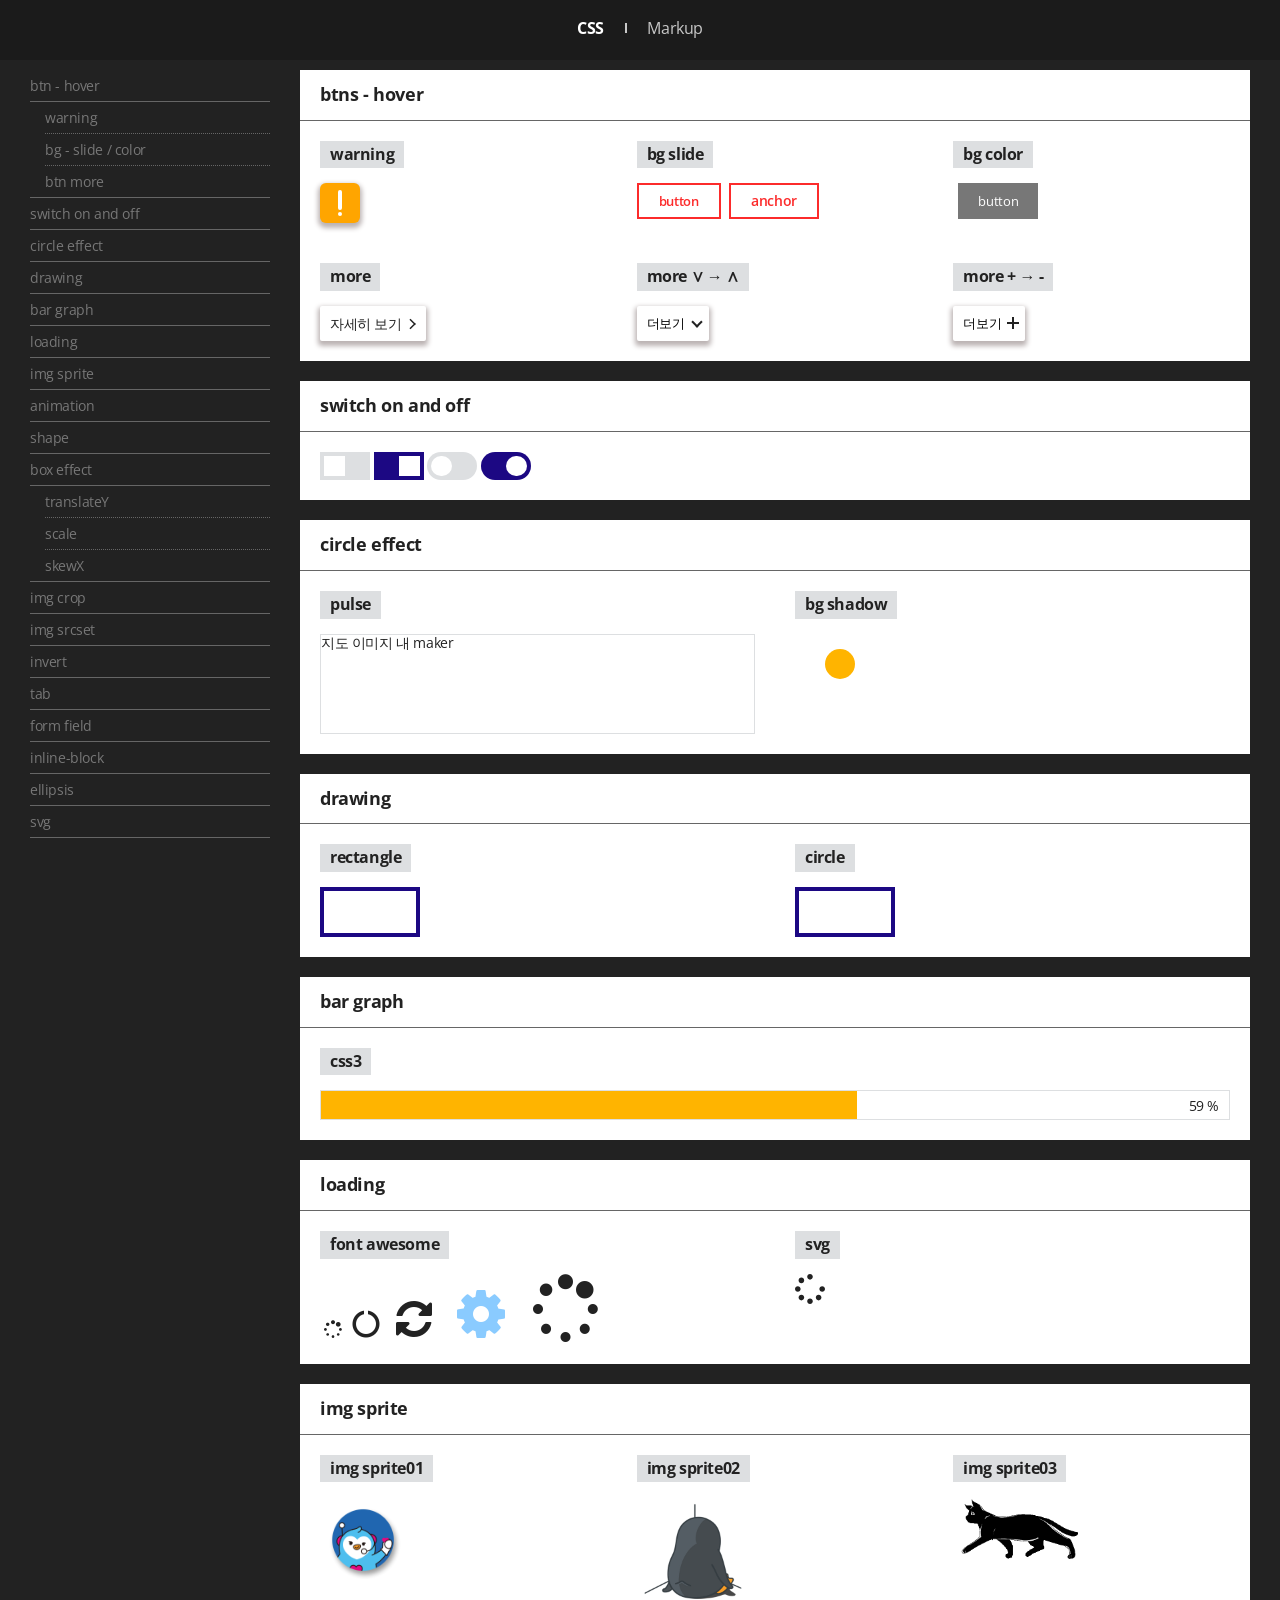
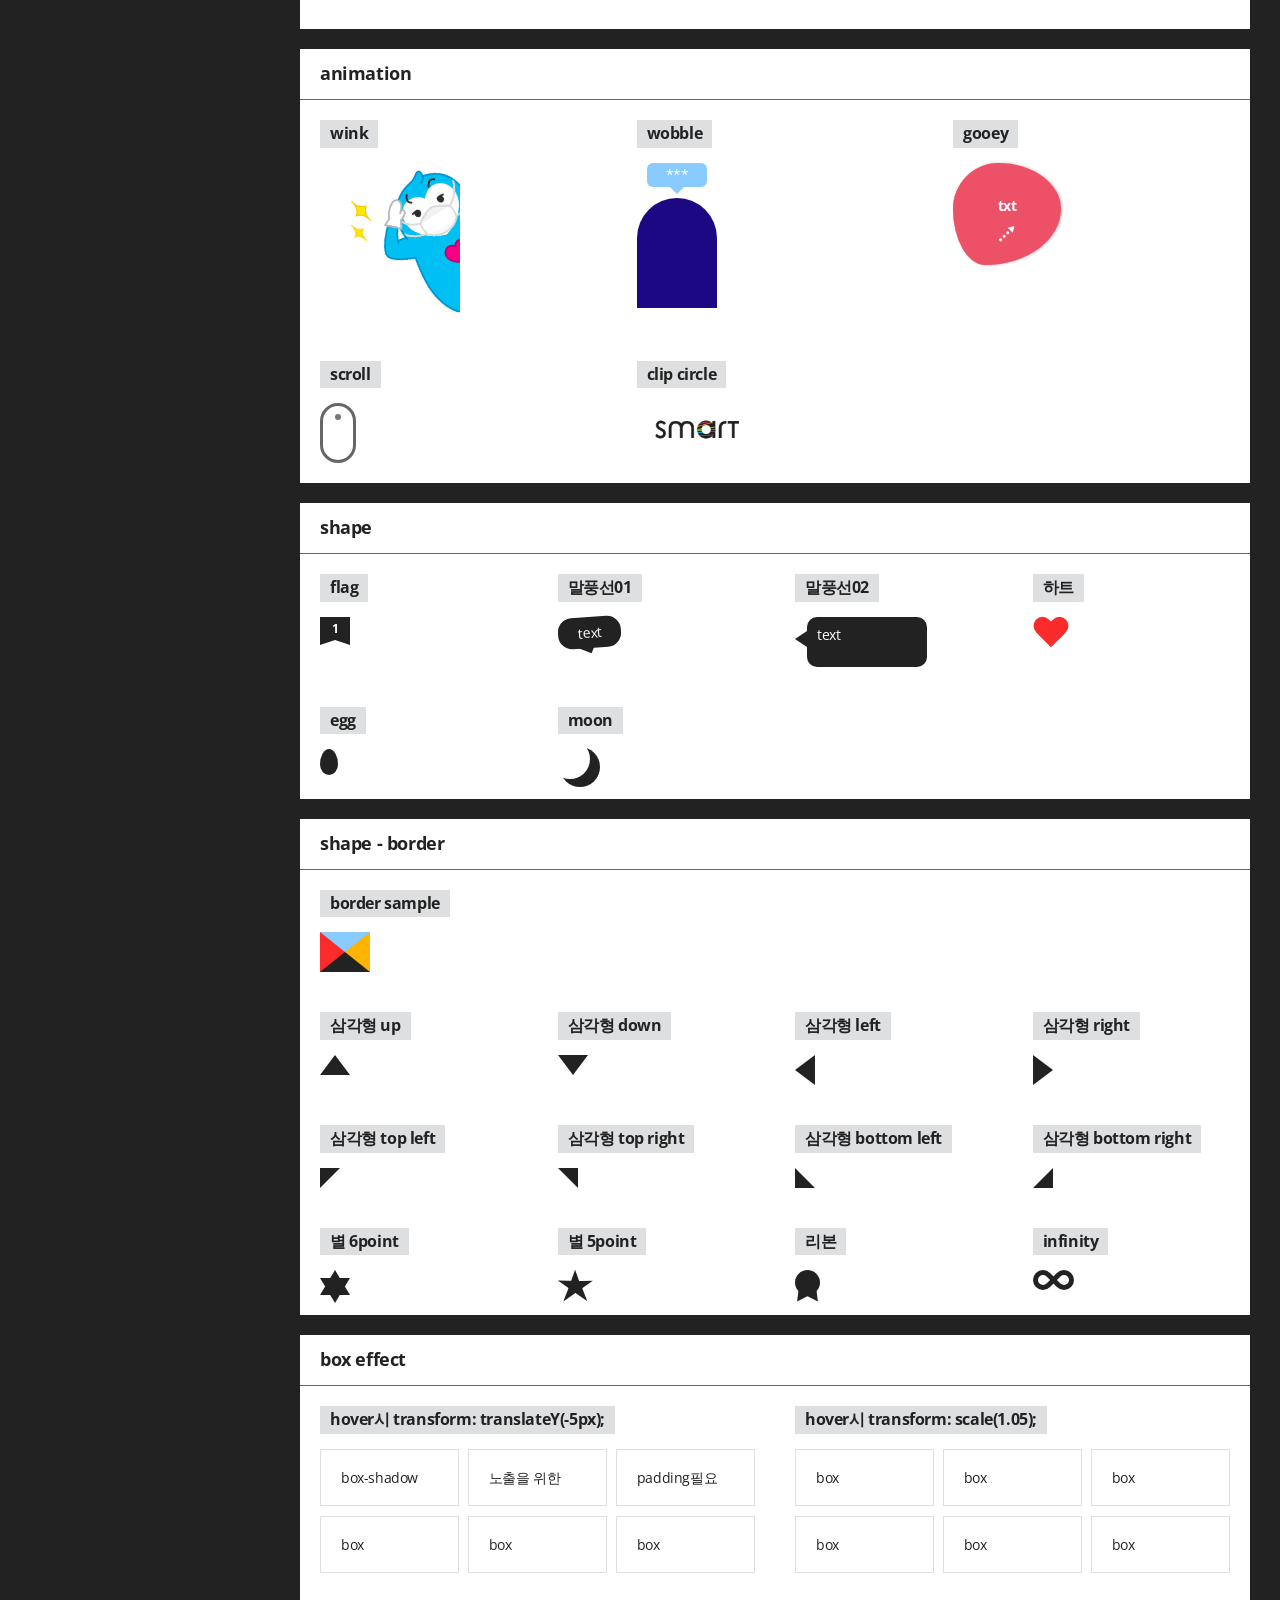
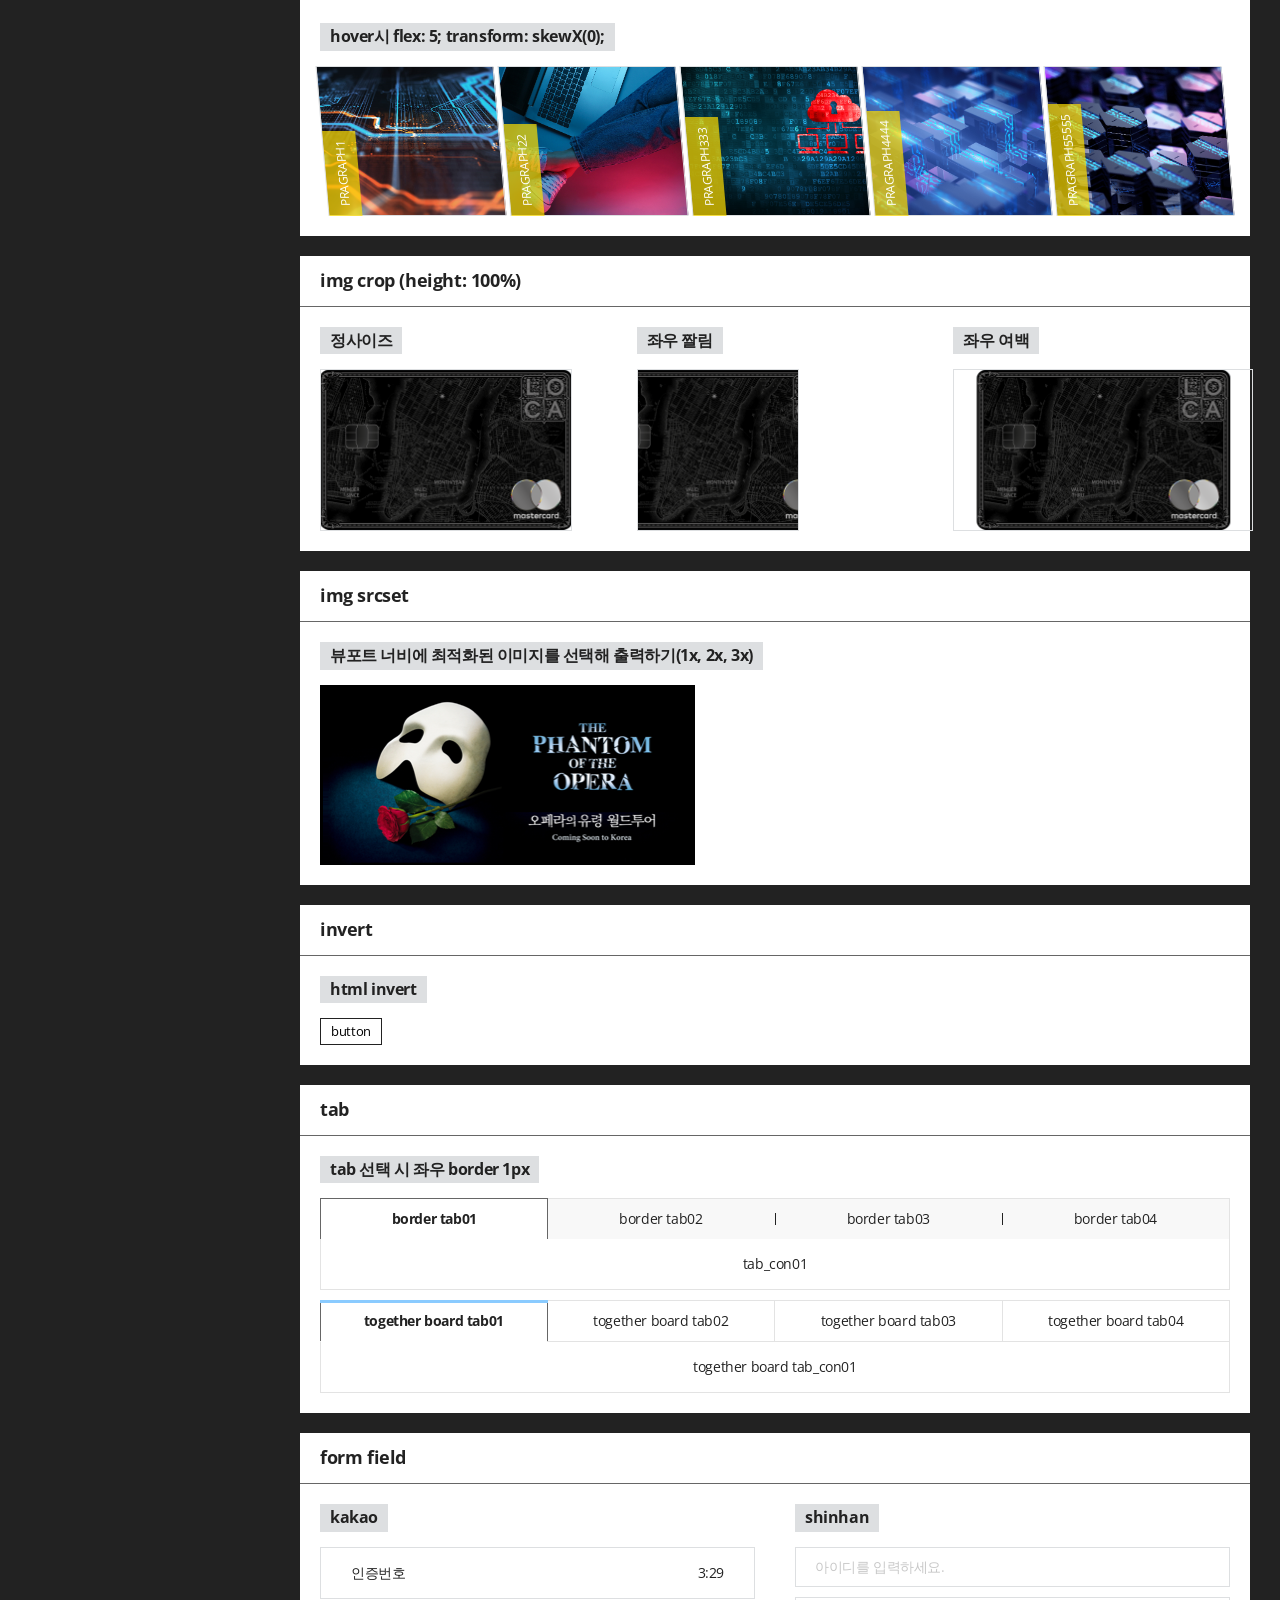
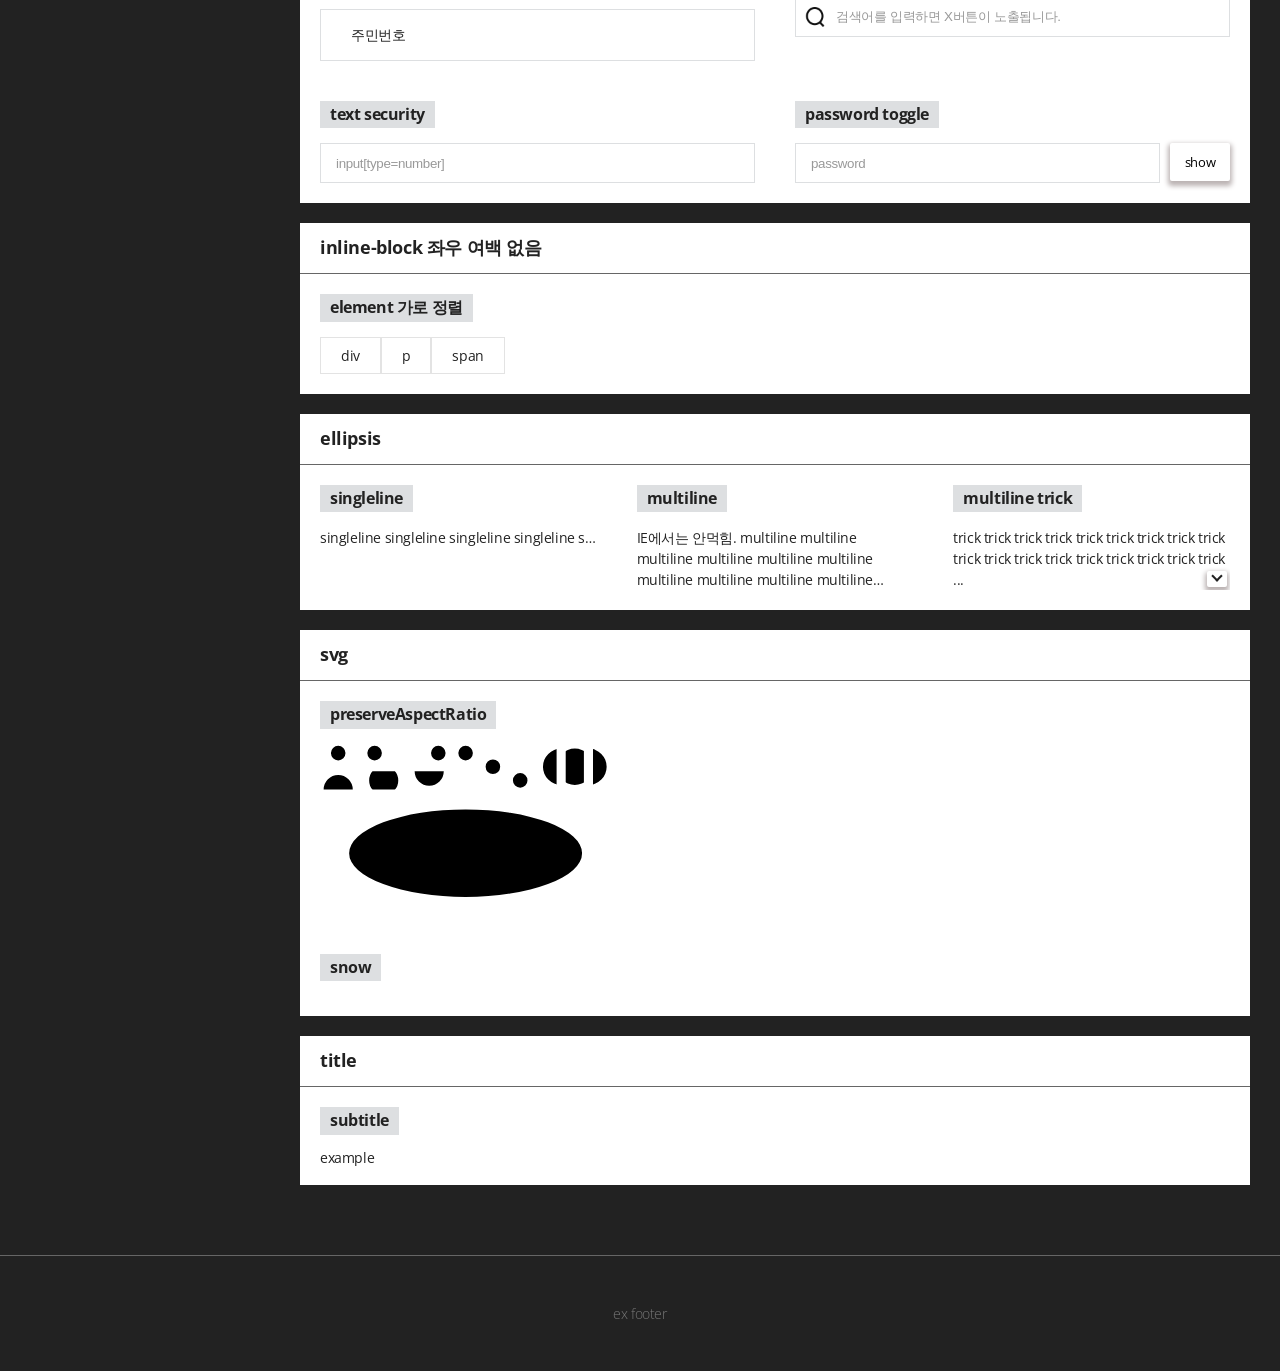
==== html/css.html @ 1d4da862 "Update css.html" ====
<!DOCTYPE html>
<html lang="ko">
<head>
	<meta charset="utf-8">
	<meta http-equiv="X-UA-Compatible" content="IE=edge,chrome=1">
	<meta name="viewport" content="width=device-width,initial-scale=1.0,minimum-scale=1.0,maximum-scale=1.0">
	<title>CSS</title>
	<link rel="stylesheet" href="../scss/style.css" type="text/css">
    <link rel="stylesheet" href="//maxcdn.bootstrapcdn.com/font-awesome/4.7.0/css/font-awesome.min.css">
    <link rel="icon" type="image/png" sizes="16x16" href="../img/favicon.png">
    <script src="//code.jquery.com/jquery-1.11.1.min.js"></script>
    <script src="../js/ui.js"></script>
    <script src="../js/slick.min.js"></script>
</head>
	
<body>
<div class="ex_wrap">
    <header class="ex_header">
        <h1>
            <a href="css.html" class="atv" target="_blank">CSS</a>
            <a href="markup.html">Markup</a>
        </h1>
    </header>

    <div class="ex_container">
        <nav class="ex_nav">
            <h2 class="blind">css3 예제 list</h2>
            <ul class="ex_menu">
                <li><a href="#btn_hover">btn - hover</a>
                    <ul>
                        <li>warning</li>
                        <li>bg - slide / color</li>
                        <li>btn more</li>
                    </ul>
                </li>
                <li><a href="#switch_onoff">switch on and off</a></li>
                <li><a href="#circle_box">circle effect</a></li>
                <li><a href="#drawing">drawing</a></li>
                <li><a href="#bar_graph">bar graph</a></li>
                <li><a href="#loading">loading</a></li>
                <li><a href="#sprite">img sprite</a></li>
                <li><a href="#animation">animation</a></li>
                <li><a href="#shape">shape</a></li>
                <li><a href="#boxes">box effect</a>
                    <ul>
                        <li>translateY</li>
                        <li>scale</li>
                        <li>skewX</li>
                    </ul>
                </li>
                <li><a href="#img_crop">img crop</a></li>
                <li><a href="#img_srcset">img srcset</a></li>
                <li><a href="#invert">invert</a></li>
                <li><a href="#tab">tab</a></li>
                <li><a href="#form_field">form field</a></li>
                <li><a href="#inline_margin0">inline-block</a></li>
                <li><a href="#ellipsis">ellipsis</a></li>
                <li><a href="#svg">svg</a></li>
                <!--<li><a href="#"></a></li>-->
            </ul> 
        </nav>

        <div class="ex_contents">
            <section id="btn_hover">
                <h3>btns - hover</h3>
                <div class="ex_inner floating3">
                    <h4><span>warning</span></h4>
                    <button class="btn_warning">
                        <span></span>
                        <span></span>
                    </button>
                </div>

                <div class="ex_inner floating3">
                    <h4><span>bg slide</span></h4>
                    <div class="btn_box bg_slide">
                        <button type="button" class="btn"><span>button</span></button>
                        <a href="#" class="btn"><span>anchor</span></a>
                    </div>
                </div>
                
                <div class="ex_inner floating3">
                    <h4><span>bg color</span></h4>
                    <div class="btn_box bg_color">
                        <button type="button" class="btn">button</button>
                    </div>
                </div>

                <div class="ex_inner floating3 clear">
                    <h4><span>more</span></h4>
                    <div class="btn_more btn_more01">
                        <a href="#" class="btn">자세히 보기</a>
                    </div>
                </div>
                
                <div class="ex_inner floating3">
                    <h4><span>more ∨ → ∧</span></h4>
                    <div class="btn_more btn_more02">
                        <button type="button" class="btn">더보기</button>
                    </div>
                </div>
                
                <div class="ex_inner floating3">
                    <h4><span>more + → -</span></h4>
                    <div class="btn_more btn_more03">
                        <button type="button" class="btn">더보기</button>
                    </div>
                </div>
            </section>

            <section id="switch_onoff">
                <h3>switch on and off</h3>
                <div class="ex_inner">
                    <div class="switch_box">
                        <span class="item">
                            <input type="checkbox" id="slider01">
                            <label for="slider01" class="slider"></label>
                        </span>
                        <span class="item">
                            <input type="checkbox" id="slider02" checked="checked">
                            <label for="slider02" class="slider"></label>
                        </span>
                        <span class="item">
                            <input type="checkbox" id="slider03">
                            <label for="slider03" class="slider round"></label>
                        </span>
                        <span class="item">
                            <input type="checkbox" id="slider04" checked="checked">
                            <label for="slider04" class="slider round"></label>
                        </span>
                    </div>
                </div>
            </section>

            <section id="circle_box">
                <h3>circle effect</h3>
                <div class="ex_inner floating2">
                    <h4><span>pulse</span></h4>
                    <div class="map_box">
                        <div class="map">지도 이미지 내 maker</div>
                        <div class="marker_box">
                            <span class="circle circle01"></span>
                            <span class="circle circle02"></span>
                        </div>
                    </div>
                </div>

                <div class="ex_inner floating2">
                    <h4><span>bg shadow</span></h4>
                    <div class="bg_shadow"></div>
                </div>
            </section>
            
            <section id="drawing">
                <h3>drawing</h3>
                <div class="ex_inner floating2">
                    <h4><span>rectangle</span></h4>
                    <div class="draw_box">
                        <span></span>
                        <em>얍!</em>
                    </div>
                </div>
                <div class="ex_inner floating2">
                    <h4><span>circle</span></h4>
                    <div class="draw_box">
                        <span></span>
                        <em>얍!</em>
                    </div>
                </div>
            </section>
            
            <section id="bar_graph">
                <h3>bar graph</h3>
                <div class="ex_inner">
                    <h4><span>css3</span></h4>
                    <div class="bar_graph" range="59">
                        <div class="fill"></div>
                        <span class="txt"><em></em> %</span>
                    </div>
                    <script>
                    $(function(){
                        var $bar_range = $(".bar_graph").attr("range"),
                            $bar_fill = $(".bar_graph > .fill"),
                            $bar_txt = $(".bar_graph > .txt > em");
                        
                        $bar_fill.stop().animate({width: $bar_range + "%"}, 500);
                        $bar_txt.text($bar_range);
                    });
                    </script>
                </div>
            </section>
            
            <section id="loading">
                <h3>loading</h3>
                <div class="ex_inner floating2">
                    <h4><span>font awesome</span></h4>
                    <div class="awesome">
                        <i class="fa fa-spinner fa-spin fa-fw fa-lg"></i> 
                        <i class="fa fa-circle-o-notch fa-spin fa-fw fa-2x"></i>
                        <i class="fa fa-refresh fa-spin fa-fw fa-3x"></i>  
                        <i class="fa fa-cog fa-spin fa-fw fa-4x"></i> 
                        <i class="fa fa-spinner fa-pulse fa-fw fa-5x"></i> 
                    </div>
                </div>
                
                <div class="ex_inner floating2">
                    <h4><span>svg</span></h4>
                    <div class="loading">
                        <svg class="spinner" aria-hidden="true" focusable="false" data-prefix="fa" data-icon="spinner" role="img" xmlns="http://www.w3.org/2000/svg" viewBox="0 0 512 512">
                            <path fill="currentColor" d="M304 48c0 26.51-21.49 48-48 48s-48-21.49-48-48 21.49-48 48-48 48 21.49 48 48zm-48 368c-26.51 0-48 21.49-48 48s21.49 48 48 48 48-21.49 48-48-21.49-48-48-48zm208-208c-26.51 0-48 21.49-48 48s21.49 48 48 48 48-21.49 48-48-21.49-48-48-48zM96 256c0-26.51-21.49-48-48-48S0 229.49 0 256s21.49 48 48 48 48-21.49 48-48zm12.922 99.078c-26.51 0-48 21.49-48 48s21.49 48 48 48 48-21.49 48-48c0-26.509-21.491-48-48-48zm294.156 0c-26.51 0-48 21.49-48 48s21.49 48 48 48 48-21.49 48-48c0-26.509-21.49-48-48-48zM108.922 60.922c-26.51 0-48 21.49-48 48s21.49 48 48 48 48-21.49 48-48-21.491-48-48-48z"></path>
                        </svg>
                    </div>
                </div>
            </section>
            
            <section id="sprite">
                <h3>img sprite</h3>
                <div class="ex_inner floating3">
                    <h4><span>img sprite01</span></h4>
                    <div class="sprite sprite01">
                        <div class="character"></div>
                    </div>
                </div>
                
                <div class="ex_inner floating3">
                    <h4><span>img sprite02</span></h4>
                    <div class="sprite sprite02">
                        <div class="character"></div>
                    </div>
                </div>
                
                <div class="ex_inner floating3">
                    <h4><span>img sprite03</span></h4>
                    <div class="sprite sprite03">
                        <div class="character"></div>
                    </div>
                </div>
            </section>
            
            <section id="animation">
                <h3>animation</h3>
                <div class="ex_inner floating3">
                    <h4><span>wink</span></h4>
                    <div class="wink">
                        <div class="character"></div>
                        <div class="star01"></div>
                        <div class="star02"></div>
                    </div>
                </div>
                
                <div class="ex_inner floating3">
                    <h4><span>wobble</span></h4>
                    <div class="wobble_box">
                        <div class="obj"></div>
                        <div class="wobble">***</div>
                    </div>
                </div>
                
                <div class="ex_inner floating3">
                    <h4><span>gooey</span></h4>
                    <div class="gooey_box">
                        <span class="txt">txt</span>
                        <span class="arrow updown"><img src="../img/icon_arrow.svg" alt="↗"></span>
                        <span class="gooey"></span>
                    </div>
                </div>
                
                <div class="ex_inner floating3 clear">
                    <h4><span>scroll</span></h4>
                    <div class="scroll_box">
                    </div>
                </div>
				<div class="ex_inner floating3">
                    <h4><span>clip circle</span></h4>
                    <div class="clip_box">
						<img src="../img/clip_circle.png">
                    </div>
                </div>
            </section>
            
            <section id="shape">
                <h3>shape</h3>
                <div class="ex_inner floating4">
                    <h4><span>flag</span></h4>
					<div class="flag">1</div>
                </div>
                <div class="ex_inner floating4">
                    <h4><span>말풍선01</span></h4>
					<div class="talk_bubble01"><span>text</span></div>
                </div>
                <div class="ex_inner floating4">
                    <h4><span>말풍선02</span></h4>
					<div class="talk_bubble02"><span>text</span></div>
                </div>
				<div class="ex_inner floating4">
                    <h4><span>하트</span></h4>
					<div class="heart"></div>
                </div>
				<div class="ex_inner floating4 clear">
					<h4><span>egg</span></h4>
					<div class="egg"></div>
				</div>
				<div class="ex_inner floating4">
					<h4><span>moon</span></h4>
					<div class="moon"></div>
				</div>
			</section>
			
			<section id="">
				<h3>shape - border</h3>
                <div class="ex_inner">
                    <h4><span>border sample</span></h4>
					<div class="border_shape"></div>
                </div>
                <div class="ex_inner floating4 clear">
                    <h4><span>삼각형 up</span></h4>
					<div class="triangle up"></div>
                </div>
				<div class="ex_inner floating4">
					<h4><span>삼각형 down</span></h4>
					<div class="triangle down"></div>
				</div>
                <div class="ex_inner floating4">
                    <h4><span>삼각형 left</span></h4>
					<div class="triangle left"></div>
                </div>
				<div class="ex_inner floating4">
					<h4><span>삼각형 right</span></h4>
					<div class="triangle right"></div>
				</div>
				
                <div class="ex_inner floating4 clear">
                    <h4><span>삼각형 top left</span></h4>
					<div class="triangle top_left"></div>
                </div>
				<div class="ex_inner floating4">
					<h4><span>삼각형 top right</span></h4>
					<div class="triangle top_right"></div>
				</div>
                <div class="ex_inner floating4">
                    <h4><span>삼각형 bottom left</span></h4>
					<div class="triangle btm_left"></div>
                </div>
				<div class="ex_inner floating4">
					<h4><span>삼각형 bottom right</span></h4>
					<div class="triangle btm_right"></div>
				</div>
				
				<div class="ex_inner floating4 clear">
					<h4><span>별 6point</span></h4>
					<div class="star_six"></div>
				</div>
				<div class="ex_inner floating4">
					<h4><span>별 5point</span></h4>
					<div class="star_five"></div>
				</div>
                <div class="ex_inner floating4">
                    <h4><span>리본</span></h4>
					<div class="ribbon"></div>
                </div>
                <div class="ex_inner floating4">
                    <h4><span>infinity</span></h4>
					<div class="infinity"></div>
                </div>
            </section>
            
            <section id="boxes">
                <h3>box effect</h3>
                <div class="ex_inner floating2">
                    <h4><span>hover시 transform: translateY(-5px);</span></h4>
                    <ul class="box_type box_type01">
                        <li class="box"><a href="#">box-shadow </a></li>
                        <li class="box"><a href="#">노출을 위한</a></li>
                        <li class="box"><a href="#">padding필요</a></li>
                        <li class="box"><a href="#">box</a></li>
                        <li class="box"><a href="#">box</a></li>
                        <li class="box"><a href="#">box</a></li>
                    </ul>
                </div>

                <div class="ex_inner floating2">
                    <h4><span>hover시 transform: scale(1.05);</span></h4>
                    <ul class="box_type box_type02">
                        <li class="box"><a href="#">box</a></li>
                        <li class="box"><a href="#">box</a></li>
                        <li class="box"><a href="#">box</a></li>
                        <li class="box"><a href="#">box</a></li>
                        <li class="box"><a href="#">box</a></li>
                        <li class="box"><a href="#">box</a></li>
                    </ul>
                </div>

                <div class="ex_inner clear">
                    <h4><span>hover시 flex: 5; transform: skewX(0);</span></h4>
                    <div class="box_type03">
                        <div class="box box01">
                            <p>pragraph1</p>
                        </div>
                        <div class="box box02">
                            <p>pragraph22</p>
                        </div>
                        <div class="box box03">
                            <p>pragraph333</p>
                        </div>
                        <div class="box box04">
                            <p>pragraph4444</p>
                        </div>
                        <div class="box box05">
                            <p>pragraph55555</p>
                        </div>
                    </div>
                </div>
            </section>
            
            <section id="img_crop">
                <h3>img crop (height: 100%)</h3>
                <div class="ex_inner floating3">
                    <h4><span>정사이즈</span></h4>
                    <div class="crop_box">
                        <img src="../img/crop.png">
                    </div>
                </div>
                
                <div class="ex_inner floating3">
                    <h4><span>좌우 짤림</span></h4>
                    <div class="crop_box type02">
                        <img src="../img/crop.png">
                    </div>
                </div>
                
                <div class="ex_inner floating3">
                    <h4><span>좌우 여백</span></h4>
                    <div class="crop_box type03">
                        <img src="../img/crop.png">
                    </div>
                </div>
            </section>
            
            <section id="img_srcset">
                <h3>img srcset</h3>
                <div class="ex_inner">
                    <h4><span>뷰포트 너비에 최적화된 이미지를 선택해 출력하기(1x, 2x, 3x)</span></h4>
                    <div class="box">
                        <img src="../img/musical_img.png" srcset="img/musical_img@2x.png 2x, img/musical_img@3x.png 3x" alt="">
                    </div>
                </div>
            </section>
            
            <section id="invert">
                <h3>invert</h3>
                <div class="ex_inner">
                    <h4><span>html invert</span></h4>
                    <div class="invert">
                        <button type="button">button</button>
                    </div>
                </div>
                <!-- .scss 내에 삽입 시 오류 발생하여 html파일 안에 추가함 -->
                <style>
                    html.invert_atv{
                        -webkit-filter: invert();
                        filter: progid:DXImageTransform.Microsoft.BasicImage(invert=1);
                        -ms-filter: "progid:DXImageTransform.Microsoft.BasicImage(invert=1)";
                    }
                </style>
            </section>

            <section id="tab">
                <h3>tab</h3>
                <div class="ex_inner">
                    <h4><span>tab 선택 시 좌우 border 1px</span></h4>
                    <div class="tab_box">
                        <ul class="tabs tabs01">
                            <li class="atv"><a href="#tab01">border tab01</a></li>
                            <li><a href="#tab02">border tab02</a></li>
                            <li><a href="#tab03">border tab03</a></li>
                            <li><a href="#tab04">border tab04</a></li>
                        </ul>
                        <div class="tab_con_wrap tab_con_wrap01">
                            <div class="tab_con" id="tab01">tab_con01</div>
                            <div class="tab_con" id="tab02">tab_con02</div>
                            <div class="tab_con" id="tab03">tab_con03</div>
                            <div class="tab_con" id="tab04">tab_con04</div>
                        </div>
                        
                        <ul class="tabs tabs02">
                            <li class="atv"><a href="#tab0201">together board tab01</a></li>
                            <li><a href="#tab0202">together board tab02</a></li>
                            <li><a href="#tab0203">together board tab03</a></li>
                            <li><a href="#tab0204">together board tab04</a></li>
                        </ul>
                        <div class="tab_con_wrap tab_con_wrap02">
                            <div class="tab_con" id="">together board tab_con01</div>
                            <div class="tab_con" id="">together board tab_con02</div>
                            <div class="tab_con" id="">together board tab_con03</div>
                            <div class="tab_con" id="">together board tab_con04</div>
                        </div>
                    </div>
                </div>
                <script>
                    tab_box(".tabs01 > li > a", ".tab_con_wrap01 > .tab_con");
                    tab_box(".tabs02 > li > a", ".tab_con_wrap02 > .tab_con");
                </script>
            </section>

            <section id="form_field">
                <h3>form field</h3>
                <div class="ex_inner floating2">
                    <h4><span>kakao</span></h4>
                    <div class="kakao">
                        <div class="box">
                            <input type="text" class="txt_number" id="certify_number" placeholder="인증번호" value="">
                            <label for="certify_number" class="txt_label">인증번호</label>
                            <span class="txt_time">
                                <span class="blind">남은시간</span>3:29
                            </span>
                        </div>
                        <div class="box jumin">
                            <input type="tel" class="txt_number jumin01" id="jumin01" placeholder="주민등록번호 앞자리" value="" maxlength="6">
                            <span class="dash">-</span>
                            <input type="tel" class="txt_number jumin02" id="jumin02" placeholder="주민등록번호 뒷자리" value="" maxlength="7">
                            <label for="jumin01" class="txt_label">주민번호</label>
                        </div>
                    </div>
                    <script>
                    $(function(){
                        var $jumin = $(".kakao .box.jumin"),
                            $jumin01 = $(".kakao .jumin01"),
                            $jumin02 = $(".kakao .jumin02");

                        $jumin01.click(function() {
                            $(this).putCursorAtEnd().on("focus", function() {$(this).putCursorAtEnd()});
                        });
                        $jumin01.on("keyup", function(){
                            if ($(this).val().length == 6){
                                $jumin.addClass("atv");
                                $jumin02.focus();
                            } else{
                                if (!$jumin02.val()){
                                    $jumin.removeClass("atv");
                                }
                            }
                        });
                    });
                        
                    //$jumin01를 터치할 경우, 포커스를 입력된 숫자의 맨 끝으로 보내기
                    jQuery.fn.putCursorAtEnd = function(){
                        return this.each(function(){
                            var $el = $(this),
                                el = this;

                            if (!$el.is(":focus"))
                                $el.focus();

                            if (el.setSelectionRange){
                                var len = $el.val().length * 2;

                                setTimeout(function(){
                                    el.setSelectionRange(len, len);
                                }, 1);
                            } else{
                                $el.val($el.val());
                            }

                            this.scrollTop = 999999;
                        });
                    };
                    </script>
                </div>
                    
                <div class="ex_inner floating2">
                    <h4><span>shinhan</span></h4> 
                    <div class="shinhan">
                        <div class="box user">
                            <input type="text" class="" id="user_id" title="아이디 영문·숫자 4~16자리 입력" value="">
                            <label for="user_id" class="user_id">아이디를 입력하세요.</label>
                        </div>
                        <div class="box srch">
                            <label for="srch_txt"><img src="../img/ico_search.png"></label>
                            <input type="text" id="srch_txt" placeholder="검색어를 입력하면 X버튼이 노출됩니다.">
                            <button type="reset" class="btn_clear"><span class="blind">삭제</span></button>
                        </div>
                    </div>
                    <script>
                    $(function(){
                        var $txt = $(".shinhan .srch > input"),
                            $btn_clear = $(".shinhan .srch > .btn_clear");
                        $txt.on("input", function(){
                            if ($txt.val() == "")
                                $btn_clear.hide();
                            else
                                $btn_clear.show();
                        });
                        $btn_clear.on("click", function(){
                            $txt.val("");
                        });
                    });
                    </script>
                </div>
                
                <div class="ex_inner floating2 clear">
                    <h4><span>text security</span></h4>
                    <div class="txt_security">
                        <input type="number" pattern="[0-9]*" placeholder="input[type=number]">
                    </div>
                </div>
                
                <div class="ex_inner floating2">
                    <h4><span>password toggle</span></h4>
                    <div class="pw_toggle">
                        <input type="password" class="pw_input" placeholder="password">
                        <button type="button" class="btn_pw_toggle" onclick="pw_show();">show</button>
                    </div>
                    <script>
                        function pw_show() {
                            const toggle_btn = document.querySelector(".pw_toggle > .btn_pw_toggle");
                            const toggle_input = document.querySelector(".pw_toggle > .pw_input");
                            if (toggle_input.type === "password") {
                                toggle_input.type = "text";
                                toggle_btn.innerText = "hide";
                            } else {
                                toggle_input.type = "password";
                                toggle_btn.innerText = "show";
                            }
                        }
                    </script>
                </div>
            </section>
            
            <section id="inline_margin0">
                <h3>inline-block 좌우 여백 없음</h3>
                <div class="ex_inner">
                    <h4><span>element 가로 정렬</span></h4>
                    <div class="inline_box">
                        <div>div</div>
                        <p>p</p>
                        <span>span</span>
                    </div>
                </div>
            </section>
            
            <section id="ellipsis">
                <h3>ellipsis</h3>
                <div class="ex_inner floating3">
                    <h4><span>singleline</span></h4>
                    <div class="ellipsis_box singleline">
                        singleline singleline singleline singleline singleline singleline singleline singleline singleline singleline singleline singleline singleline singleline singleline singleline singleline singleline singleline singleline singleline singleline singleline singleline
                    </div>
                </div>
                
                <div class="ex_inner floating3">
                    <h4><span>multiline</span></h4>
                    <div class="ellipsis_box multiline">
                        IE에서는 안먹힘. multiline multiline multiline multiline multiline multiline multiline multiline multiline multiline multiline multiline multiline multiline multiline multiline multiline multiline multiline multiline multiline multiline multiline multiline multiline multiline multiline
                    </div>
                </div>
				
				<div class="ex_inner floating3">
                    <h4><span>multiline trick</span></h4>
                    <div class="ellipsis_box trick">
                        trick trick trick trick trick trick trick trick trick trick trick trick trick trick trick trick trick trick trick trick trick trick trick trick trick trick trick trick trick trick trick trick trick trick trick trick trick trick trick trick trick trick trick trick trick trick trick trick trick trick trick trick trick trick trick trick trick trick trick trick trick trick trick trick trick trick trick trick trick trick trick trick trick trick trick trick trick trick trick trick trick trick
						<span class="txt_ellipsis">...</span>
						<div class="btn_more btn_more02">
							<button type="button" class="btn"></button>
						</div>
                    </div>
					<script>
						$(function(){
							$(".ellipsis_box.trick .btn_more > .btn").on("click", function(){
								if ($(this).hasClass("atv")){
									$(this).removeClass("atv");
									$(this).parents(".ellipsis_box").removeClass("atv");
								} else{
									$(this).addClass("atv");
									$(this).parents(".ellipsis_box").addClass("atv");
								}
							});
						});
					</script>
                </div>
            </section>
            
            <section id="svg">
                <h3>svg</h3>
                <div class="ex_inner">
                    <h4><span>preserveAspectRatio</span></h4>
                    <div class="smail">
                        <svg xmlns="http://www.w3.org/2000/svg" viewBox="0 0 500 92">
                            <defs>
                                <path id="smiley" d="M50,10 A40,40,1,1,1,50,90 A40,40,1,1,1,50,10 M30,40 Q36,35,42,40 M58,40 Q64,35,70,40 M30,60 Q50,75,70,60 Q50,75,30,60" />
                            </defs>
                            
                            <!-- (width>height) meet -->
                            <svg preserveAspectRatio="xMidYMid meet"  x="0"   y="0"  viewBox="0 0 100 100" width="20"  height="10"><use href="#smiley" /></svg>
                            <svg preserveAspectRatio="xMinYMid meet"  x="25"  y="0"  viewBox="0 0 100 100" width="20"  height="10"><use href="#smiley" /></svg>
                            <svg preserveAspectRatio="xMaxYMid meet"  x="50"  y="0"  viewBox="0 0 100 100" width="20"  height="10"><use href="#smiley" /></svg>

                            <!-- (width>height) slice -->
                            <svg preserveAspectRatio="xMidYMin slice" x="0"   y="15" viewBox="0 0 100 100" width="20"  height="10"><use href="#smiley" /></svg>
                            <svg preserveAspectRatio="xMidYMid slice" x="25"  y="15" viewBox="0 0 100 100" width="20"  height="10"><use href="#smiley" /></svg>
                            <svg preserveAspectRatio="xMidYMax slice" x="50"  y="15" viewBox="0 0 100 100" width="20"  height="10"><use href="#smiley" /></svg>

                            <!-- (width<height) meet -->
                            <svg preserveAspectRatio="xMidYMin meet"  x="75"  y="0"  viewBox="0 0 100 100" width="10"  height="25"><use href="#smiley" /></svg>
                            <svg preserveAspectRatio="xMidYMid meet"  x="90"  y="0"  viewBox="0 0 100 100" width="10"  height="25"><use href="#smiley" /></svg>
                            <svg preserveAspectRatio="xMidYMax meet"  x="105" y="0"  viewBox="0 0 100 100" width="10"  height="25"><use href="#smiley" /></svg>

                            <!-- (width<height) slice -->
                            <svg preserveAspectRatio="xMinYMid slice" x="120" y="0"  viewBox="0 0 100 100" width="10"  height="25"><use href="#smiley" /></svg>
                            <svg preserveAspectRatio="xMidYMid slice" x="135" y="0"  viewBox="0 0 100 100" width="10"  height="25"><use href="#smiley" /></svg>
                            <svg preserveAspectRatio="xMaxYMid slice" x="150" y="0"  viewBox="0 0 100 100" width="10"  height="25"><use href="#smiley" /></svg>

                            <!-- none -->
                            <svg preserveAspectRatio="none"           x="0"   y="30" viewBox="0 0 100 100" width="160" height="60"><use href="#smiley" /></svg>
                        </svg>
                    </div>
                </div>
                <div class="ex_inner">
                    <h4><span>snow</span></h4>
                    <!--<div class="snow_box">
                        <div class="snow">
                            <svg xmlns="http://www.w3.org/2000/svg" viewBox="0 0 1024 1536" preserveAspectRatio="xMidYMax slice">
                                <g fill="#fff" fill-opacity=".15" transform="translate(55 42)">
                                    <g id="snow_bottom_layer">
                                        <ellipse cx="6" cy="1009.5" rx="6" ry="5.5"/>
                                        <ellipse cx="138" cy="1110.5" rx="6" ry="5.5"/>
                                        <ellipse cx="398" cy="1055.5" rx="6" ry="5.5"/>
                                        <ellipse cx="719" cy="1284.5" rx="6" ry="5.5"/>
                                        <ellipse cx="760" cy="1155.5" rx="6" ry="5.5"/>
                                        <ellipse cx="635" cy="1459.5" rx="6" ry="5.5"/>
                                        <ellipse cx="478" cy="1335.5" rx="6" ry="5.5"/>
                                        <ellipse cx="322" cy="1414.5" rx="6" ry="5.5"/>
                                        <ellipse cx="247" cy="1234.5" rx="6" ry="5.5"/>
                                        <ellipse cx="154" cy="1425.5" rx="6" ry="5.5"/>
                                        <ellipse cx="731" cy="773.5" rx="6" ry="5.5"/>
                                        <ellipse cx="599" cy="874.5" rx="6" ry="5.5"/>
                                        <ellipse cx="339" cy="819.5" rx="6" ry="5.5"/>
                                        <ellipse cx="239" cy="1004.5" rx="6" ry="5.5"/>
                                        <ellipse cx="113" cy="863.5" rx="6" ry="5.5"/>
                                        <ellipse cx="102" cy="1223.5" rx="6" ry="5.5"/>
                                        <ellipse cx="395" cy="1155.5" rx="6" ry="5.5"/>
                                        <ellipse cx="826" cy="943.5" rx="6" ry="5.5"/>
                                        <ellipse cx="626" cy="1054.5" rx="6" ry="5.5"/>
                                        <ellipse cx="887" cy="1366.5" rx="6" ry="5.5"/>
                                        <ellipse cx="6" cy="241.5" rx="6" ry="5.5"/>
                                        <ellipse cx="138" cy="342.5" rx="6" ry="5.5"/>
                                        <ellipse cx="398" cy="287.5" rx="6" ry="5.5"/>
                                        <ellipse cx="719" cy="516.5" rx="6" ry="5.5"/>
                                        <ellipse cx="760" cy="387.5" rx="6" ry="5.5"/>
                                        <ellipse cx="635" cy="691.5" rx="6" ry="5.5"/>
                                        <ellipse cx="478" cy="567.5" rx="6" ry="5.5"/>
                                        <ellipse cx="322" cy="646.5" rx="6" ry="5.5"/>
                                        <ellipse cx="247" cy="466.5" rx="6" ry="5.5"/>
                                        <ellipse cx="154" cy="657.5" rx="6" ry="5.5"/>
                                        <ellipse cx="731" cy="5.5" rx="6" ry="5.5"/>
                                        <ellipse cx="599" cy="106.5" rx="6" ry="5.5"/>
                                        <ellipse cx="339" cy="51.5" rx="6" ry="5.5"/>
                                        <ellipse cx="239" cy="236.5" rx="6" ry="5.5"/>
                                        <ellipse cx="113" cy="95.5" rx="6" ry="5.5"/>
                                        <ellipse cx="102" cy="455.5" rx="6" ry="5.5"/>
                                        <ellipse cx="395" cy="387.5" rx="6" ry="5.5"/>
                                        <ellipse cx="826" cy="175.5" rx="6" ry="5.5"/>
                                        <ellipse cx="626" cy="286.5" rx="6" ry="5.5"/>
                                        <ellipse cx="887" cy="598.5" rx="6" ry="5.5"/>
                                    </g>
                                </g>
                                <g fill="#fff" fill-opacity=".5" transform="translate(65 63)">
                                    <g id="snow_top_layer">
                                        <circle cx="8" cy="776" r="8"/>
                                        <circle cx="189" cy="925" r="8"/>
                                        <circle cx="548" cy="844" r="8"/>
                                        <circle cx="685" cy="1115" r="8"/>
                                        <circle cx="858" cy="909" r="8"/>
                                        <circle cx="874" cy="1438" r="8" transform="rotate(180 874 1438)"/>
                                        <circle cx="657" cy="1256" r="8" transform="rotate(180 657 1256)"/>
                                        <circle cx="443" cy="1372" r="8" transform="rotate(180 443 1372)"/>
                                        <circle cx="339" cy="1107" r="8" transform="rotate(180 339 1107)"/>
                                        <circle cx="24" cy="1305" r="8" transform="rotate(180 24 1305)"/>
                                        <circle cx="8" cy="8" r="8"/>
                                        <circle cx="189" cy="157" r="8"/>
                                        <circle cx="548" cy="76" r="8"/>
                                        <circle cx="685" cy="347" r="8"/>
                                        <circle cx="858" cy="141" r="8"/>
                                        <circle cx="874" cy="670" r="8" transform="rotate(180 874 670)"/>
                                        <circle cx="657" cy="488" r="8" transform="rotate(180 657 488)"/>
                                        <circle cx="443" cy="604" r="8" transform="rotate(180 443 604)"/>
                                        <circle cx="339" cy="339" r="8" transform="rotate(180 339 339)"/>
                                        <circle cx="24" cy="537" r="8" transform="rotate(180 24 537)"/>
                                    </g>
                                </g>
                            </svg>
                        </div>
                        <div class="txt">svg snow</div>
                    </div>-->
                </div>
            </section>

            
            <section id="hover">
                <h3>title</h3>
                <div class="ex_inner">
                    <h4><span>subtitle</span></h4>
                    example
                </div>
            </section>
        </div>

        <div class="go_top">
            <button type="button" class="btn">Top</button>
        </div>
    </div>

    <footer class="ex_footer">
        ex footer
    </footer> 
</div>
</body>
</html>
---- scss/style.css ----
@charset "UTF-8";
/* pseudo element */
/* font-family */
/* font-size */
/* color */
/* border */
/*  font 구분 국문          : Noto Sans KR 영문 contents : Open Sans     */
@import url("https://fonts.googleapis.com/css2?family=Noto+Sans+KR:wght@300;400;500;700&display=swap");
@import url("https://fonts.googleapis.com/css2?family=Open+Sans:wght@300;400;600;700;800&display=swap");
/* reset css */
html, body, div, span, applet, object, iframe, h1, h2, h3, h4, h5, h6, p, blockquote, pre, a, abbr, acronym, address, big, cite, code, del, dfn, em, img, ins, kbd, q, s, samp, small, strike, strong, sub, sup, tt, var, b, u, i, center, dl, dt, dd, ol, ul, li, fieldset, form, label, legend, table, caption, tbody, tfoot, thead, tr, th, td, article, aside, canvas, details, embed, figure, figcaption, footer, header, hgroup, menu, nav, output, ruby, section, summary, time, mark, audio, video { margin: 0; padding: 0; box-sizing: border-box; -webkit-box-sizing: border-box; -moz-box-sizing: border-box; }

html, body, input, textarea, select, button, table, li, dd, p, b, span, em, strong { -webkit-text-size-adjust: none; }

html { -ms-touch-action: none; font-family: "Open Sans"; font-size: 16px; font-weight: 400; line-height: 1.1; letter-spacing: -0.025em; color: #fff; }

body { -webkit-text-size-adjust: none; }

html, body { width: 100%; height: 100%; }

h1, h2, h3, h4, h5, h6 { font-weight: 400; font-size: 1rem; }

table { width: 100%; border-collapse: collapse; border-spacing: 0; }

table, fieldset, th, td, img { border: none 0; font-weight: 400; }

td { word-break: break-all; }

ul, ol, menu { list-style: none; }

address, em { font-style: normal; }

a, a:link, a:visited, a:hover, a:active, a:focus { color: #fff; text-decoration: none; }

strong { font-weight: 400; }

input, select, textarea { vertical-align: middle; }

img, fieldset { border: 0; }

img { /* width: 100%; */ font-size: 0; line-height: 0; vertical-align: top; }

caption { visibility: hidden; overflow: hidden; width: 0; height: 0; font-size: 0; line-height: 0; }

legend, label span, .blind { visibility: hidden; overflow: hidden; position: absolute; left: 0; top: 0; margin: 0; padding: 0  !important; width: 0 !important; height: 0 !important; font-size: 0 !important; line-height: 0 !important; }

label { cursor: pointer; }

pre { white-space: pre-wrap; word-wrap: break-word; }

button { display: inline-block; margin: 0; padding: 0; border: 0; background: none; text-align: center; cursor: pointer; vertical-align: middle; font-family: "Open Sans"; line-height: 1.1; letter-spacing: -0.025em; }

button::-moz-focus-inner { margin: 0; padding: 0; border: 0; }

input[type=text], input[type=password], input[type=email], input[type=tel], input[type=number], input[type=file], textarea { margin: 0; padding: 10px 15px; width: 100%; height: 40px; box-sizing: border-box; background-color: #fff; border: 1px solid #dddfe1; line-height: 1.7; resize: none; letter-spacing: -0.025em; -webkit-appearance: none; -webkit-border-radius: 0; -moz-appearance: none; -moz-border-radius: 0; appearance: none; border-radius: 0; }

input[type=text]:focus, input[type=password]:focus, input[type=email]:focus, input[type=tel]:focus, input[type=number]:focus, input[type=file]:focus, textarea:focus, select:focus { outline: none !important; border-color: #41abff; }

input[type=text]::-ms-clear, input[type=password]::-ms-reveal, input[type=password]::-ms-clear { display: none; }

input[readonly] { background-color: #f8f8f8; color: #c5c5c5; }

select { margin: 0; padding: 0 15px; width: 100%; height: 40px; box-sizing: border-box; /*background: #fff url("../img/common/bg_arrow_down.png") no-repeat right 16px top 17px; background-size: 15px 9px;*/ border: 1px solid #dddfe1; color: #000; /*-webkit-appearance: none; -webkit-border-radius: 0;
-moz-appearance: none; -moz-border-radius: 0;
appearance: none; border-radius: 0;*/ }

select::-ms-expand { display: none; }

::-webkit-input-placeholder { color: #999; }

/* Chrome/Opera/Safari */
::-moz-placeholder { color: #999; }

/* Firefox 19+ */
:-ms-input-placeholder { color: #999; }

/* IE 10+ */
:-moz-placeholder { color: #999; }

/* Firefox 18- */
.scroll_off { position: fixed; overflow: hidden; height: 100%; }

/* html5 reset*/
article, aside, details, figcaption, figure, footer, header, hgroup, menu, nav, section { display: block; }

/* clear */
.clearfix { zoom: 1; }

.clearfix::after { display: block; clear: both; content: ""; height: 0; visibility: hidden; }

.clear { clear: both; }

/* display */
.pc { display: block; }

.tablet { display: none; }

.mobile { display: none; }

.show { display: block !important; }

.hide { display: none !important; }

/* ####################### layout ####################### */
body { background: #222; }

.ex_header { position: fixed; left: 0; right: 0; top: 0; padding: 20px 0 0; height: 60px; background: rgba(0, 0, 0, 0.2); transition: .2s; text-align: center; z-index: 200; }
.ex_header.scroll { background: rgba(0, 0, 0, 0.8); }
.ex_header h1 > a { position: relative; padding: 0 20px; color: #c8c8c8; }
.ex_header h1 > a:first-of-type::after { position: absolute; top: 50%; right: -3px; display: block; content: ""; width: 2px; height: 10px; transform: translateY(-50%); background: #c8c8c8; }
.ex_header h1 > a.atv { font-weight: 700; color: #fff; }

.ex_footer { padding: 50px; border-top: 1px solid #666; font-weight: 300; font-size: 0.875rem; color: #777; text-align: center; }

.ex_container { position: relative; margin: 0 auto; padding: 70px 30px 0 300px; min-width: 1200px; z-index: 100; }

.ex_nav { position: fixed; left: 0; top: 70px; padding: 0 30px; width: 300px; height: calc(100% - 100px); }

.ex_menu li { border-bottom: 1px solid #666; font-size: 0.875rem; line-height: 1.5; color: #777; }
.ex_menu li a { display: block; padding: 5px 0; color: #777; }
.ex_menu li a:hover, .ex_menu li a.atv { color: #fff; }
.ex_menu li ul { padding: 0 0 0 15px; border-top: 1px solid #666; }
.ex_menu li ul > li { padding: 5px 0; border-bottom: 1px dotted #666; cursor: default; }
.ex_menu li ul > li:last-of-type { border: 0; }

.ex_contents { position: relative; padding: 0 0 50px; }
.ex_contents > section { margin: 0 0 20px; background: #fff; color: #222; }
.ex_contents > section::after { display: block; clear: both; content: ""; }
.ex_contents > section h3 { padding: 15px 20px; border-bottom: 1px solid #666; font-weight: 700; font-size: 1.125rem; }
.ex_contents > section h4 { margin: 0 0 15px; }
.ex_contents > section h4 span { display: inline-block; padding: 5px 10px; background: #dddfe1; font-weight: 700; }
.ex_contents > section .ex_inner { padding: 20px; font-size: 0.875rem; }
.ex_contents > section .ex_inner.floating2 { float: left; width: 50%; }
.ex_contents > section .ex_inner.floating3 { float: left; width: 33.33%; }
.ex_contents > section .ex_inner.floating4 { float: left; width: 25%; }

/* ####################### contents ####################### */
.go_top { position: fixed; right: 0; bottom: 20px; transition-duration: .2s; }
.go_top.btm { position: absolute; bottom: 10px; }
.go_top .btn { width: 50px; height: 50px; background: rgba(252, 43, 43, 0.7); border-radius: 5px; font-weight: 700; color: #fff; }
.go_top:hover .btn { background: #fc2b2b; }

.btn_warning { position: relative; width: 40px; height: 40px; background: orange; box-shadow: 0px 3px 5px 2px #bbb3b3; border-radius: 6px; transition: 250ms ease; }
.btn_warning span { position: absolute; left: 50%; transform: translateX(-50%); width: 4px; background: #fff; border-radius: 2px; }
.btn_warning span:first-of-type { top: 7px; height: 20px; }
.btn_warning span:last-of-type { bottom: 7px; height: 4px; }
.btn_warning:hover, .btn_warning:focus { background: #ec2e2e; }
.btn_warning:hover span:first-of-type, .btn_warning:focus span:first-of-type { transform: translateX(calc(-50% + 3px)) rotate(45deg) translateY(4px); }
.btn_warning:hover span:last-of-type, .btn_warning:focus span:last-of-type { height: 20px; transform: translateX(calc(-50% + 3px)) rotate(-45deg) translateY(-4px); }

.btn_box .btn { overflow: hidden; position: relative; display: inline-block; margin: 0 5px; padding: 0 20px; height: 36px; }
.btn_box.bg_slide .btn { background: #fff; border: 2px solid #fc2b2b; color: #fc2b2b; transition: 0.25s color cubic-bezier(0.215, 0.61, 0.355, 1); vertical-align: top; }
.btn_box.bg_slide .btn span { position: relative; font-weight: 600; line-height: 32px; color: #fc2b2b; vertical-align: top; z-index: 20; }
.btn_box.bg_slide .btn::after { position: absolute; left: 0; top: 0; display: block; content: ""; width: 100%; height: 100%; background: #fc2b2b; transform: translateX(-101%); transition: all 0.2s cubic-bezier(0.215, 0.61, 0.355, 1); z-index: 10; }
.btn_box.bg_slide .btn:first-of-type { margin-left: 0; }
.btn_box.bg_slide .btn:hover span, .btn_box.bg_slide .btn:focus span { color: #fff; }
.btn_box.bg_slide .btn:hover::after, .btn_box.bg_slide .btn:focus::after { transform: translateX(0); }
.btn_box.bg_color .btn { background: #777; color: #fff; transition: background 0.3s cubic-bezier(0.215, 0.61, 0.355, 1); }
.btn_box.bg_color .btn:hover, .btn_box.bg_color .btn:focus { background: #222; }

.btn_more { position: relative; display: inline-block; }
.btn_more .btn { display: inline-block; padding: 10px 24px 10px 10px; border-radius: 2px; box-shadow: 0px 3px 5px 2px #bbb3b3; }
.btn_more .btn:before, .btn_more .btn:after { position: absolute; display: block; content: ""; transition: all .2s; }
.btn_more .btn:after { right: 8px; top: 50%; }

.btn_more01 .btn { color: #222; }
.btn_more01 .btn:hover::after, .btn_more01 .btn:focus::after { right: 5px; border-color: #222; }
.btn_more01 .btn::after { width: 12px; height: 12px; border: solid #222; border-width: 3px 3px 0 0; transform: translateY(-50%) rotate(45deg) scale(0.5); transition: all .4s; }

.btn_more02 .btn:hover::after, .btn_more02 .btn:focus::after { margin: -2px 0 0; transform: rotate(315deg); }
.btn_more02 .btn::after { margin: -5px 0 0; width: 6px; height: 6px; border: solid #222; border-width: 2px 2px 0 0; transform: rotate(135deg); }

.btn_more03 .btn:before, .btn_more03 .btn:after { position: absolute; top: 1.2em; right: 6px; display: block; content: ""; width: 12px; height: 2px; background: #222; transform: rotate(180deg); }
.btn_more03 .btn:after { transform: rotate(90deg); }
.btn_more03 .btn:hover:before, .btn_more03 .btn:hover:after, .btn_more03 .btn:focus:before, .btn_more03 .btn:focus:after { transform: rotate(0); }

.switch_box .item { position: relative; display: inline-block; width: 50px; height: 28px; }
.switch_box .item input { width: 0; height: 0; opacity: 0; }
.switch_box .item input:checked + .slider { background: #1c0883; }
.switch_box .item input:checked + .slider:before, .switch_box .item .btn_more input:checked + .slider.btn:after, .btn_more .switch_box .item input:checked + .slider.btn:after, .switch_box .item .btn_more03 input:checked + .slider.btn:after, .btn_more03 .switch_box .item input:checked + .slider.btn:after, .switch_box .item input:checked + .slider.heart:after, .switch_box .item input:checked + .slider.ribbon:after { transform: translateX(21px); }
.switch_box .item .slider { position: absolute; left: 0; right: 0; top: 0; bottom: 0; width: 100%; background: #dddfe1; -webkit-transition: .4s; transition: .4s; }
.switch_box .item .slider:before, .switch_box .item .btn_more .slider.btn:after, .btn_more .switch_box .item .slider.btn:after, .switch_box .item .btn_more03 .slider.btn:after, .btn_more03 .switch_box .item .slider.btn:after, .switch_box .item .slider.heart:after, .switch_box .item .slider.ribbon:after { position: absolute; left: 4px; bottom: 4px; display: block; content: ""; width: 21px; height: 20px; background: #fff; transition: .4s; -webkit-transition: .4s; }
.switch_box .item .slider.round { border-radius: 28px; }
.switch_box .item .slider.round:before, .switch_box .item .btn_more .slider.round.btn:after, .btn_more .switch_box .item .slider.round.btn:after, .switch_box .item .btn_more03 .slider.round.btn:after, .btn_more03 .switch_box .item .slider.round.btn:after, .switch_box .item .slider.round.heart:after, .switch_box .item .slider.round.ribbon:after { border-radius: 28px; }

.map_box { position: relative; height: 100px; border: 1px solid #dddfe1; }
.map_box .marker_box { position: absolute; left: 45.8%; top: 30.7%; width: 18px; height: 18px; }
.map_box .marker_box .circle { position: absolute; left: 0; top: 0; display: block; width: 100%; height: 100%; border: 2px solid #fc2b2b; border-radius: 50%; animation: pulse 2s infinite ease-out; opacity: 0; }
.map_box .marker_box .circle02 { animation-delay: 0.5s; }
@keyframes pulse { 0% { transform: scale(0.1, 0.1); opacity: 0; }
  50% { opacity: 1; }
  70% { transform: scale(1.3, 1.3); opacity: 0; } }
.bg_shadow { margin: 30px; width: 30px; height: 30px; border-radius: 50%; background: #ffb400; animation: shadow 2s infinite; }
@keyframes shadow { 0% { box-shadow: 0 0 0 0px rgba(255, 204, 2, 0.6); }
  100% { box-shadow: 0 0 0 25px rgba(255, 204, 2, 0); } }
.draw_box { position: relative; width: 100px; height: 50px; }
.draw_box:before, .btn_more .draw_box.btn:after, .btn_more03 .draw_box.btn:after, .draw_box.heart:after, .draw_box.ribbon:after { position: absolute; left: 0; top: 0; display: block; content: ""; height: 4px; background: #1c0883; animation: draw_top .2s both; }
.draw_box:after { position: absolute; top: 0; right: 0; display: block; content: ""; width: 4px; background: #1c0883; animation: draw_right .2s .2s both; }
.draw_box > span { display: block; height: 100%; }
.draw_box > span:before, .btn_more .draw_box > span.btn:after, .btn_more03 .draw_box > span.btn:after, .draw_box > span.heart:after, .draw_box > span.ribbon:after { position: absolute; right: 0; bottom: 0; display: block; content: ""; height: 4px; background: #1c0883; animation: draw_bottom .2s .4s both; }
.draw_box > span:after { position: absolute; left: 0; bottom: 0; display: block; content: ""; width: 4px; background: #1c0883; animation: draw_left .2s .6s both; }
.draw_box > em { position: absolute; left: 50%; top: 50%; transform: translate(-50%, -50%); opacity: 0; animation: flicker 1s 1.2s infinite; }
@keyframes draw_top { 0% { right: 100%; }
  100% { right: 0; } }
@keyframes draw_right { 0% { bottom: 100%; }
  100% { bottom: 0; } }
@keyframes draw_bottom { 0% { left: 100%; }
  100% { left: 0; } }
@keyframes draw_left { 0% { top: 100%; }
  100% { top: 0; } }
@keyframes flicker { 0% { opacity: 0; }
  25% { opacity: 30%; }
  50% { opacity: 70%; }
  75% { opacity: 100%; }
  100% { opacity: 30%; } }
.bar_graph { position: relative; height: 30px; border: 1px solid #dddfe1; }
.bar_graph .fill { position: absolute; left: 0; top: 0; display: block; content: ""; width: 0; height: 100%; background-color: #ffb400; transition: width 1s .5s; }
.bar_graph .txt { position: absolute; top: 0; right: 10px; display: block; content: ""; line-height: 30px; }

.awesome .fa-cog { color: #8acbff; }

.loading > .spinner { width: 30px; -webkit-animation: spin 1s infinite steps(8); animation: spin 1s infinite steps(8); }
@keyframes spin { 0% { transform: rotate(0); }
  100% { transform: rotate(360deg); } }
.sprite .character { position: relative; }
.sprite .character::before { overflow: hidden; position: absolute; left: 0; top: 0; display: block; content: ""; width: 100%; height: 100%; background-repeat: no-repeat; background-position: center 0; }

.sprite01 .character { width: 86px; height: 86px; }
.sprite01 .character::before { background: url(../img/img_sprite_penguin.png); background-size: 86px auto; animation: penguin 1.5s steps(17) infinite; }
@keyframes penguin { 0% { background-position: 50% 0; }
  100% { background-position: 50% -1462px; } }
.sprite02 .character { width: 112px; height: 112px; }
.sprite02 .character::before { background: url(../img/img_sprite_penguin02.png); background-size: 112px auto; animation: penguin02 1.7s steps(20) infinite; }
@keyframes penguin02 { 0% { background-position: 50% 0; }
  100% { background-position: 50% -2240px; } }
.sprite03 .character { width: 133px; height: 4.154rem; }
.sprite03 .character::before { background: url(../img/img_sprite_cat.png); background-size: 133px auto; animation: cat 1.7s steps(12) infinite; }
@keyframes cat { 0% { background-position: 50% 0; }
  100% { background-position: 50% -797px; } }
.wink { overflow: hidden; position: relative; width: 140px; height: 158px; }
.wink .character { position: absolute; right: 0; bottom: 0; width: 100%; height: 100%; background: url(../img/penguin01.png) no-repeat right bottom; background-size: auto 92%; animation: wink_ani 6s ease infinite; transform: rotate(7deg); transform-origin: right bottom; }
.wink .star01, .wink .star02 { position: absolute; left: 31px; top: 38px; width: 20px; height: 20px; background: url(../img/star.png) no-repeat 0 0; background-size: 100% auto; animation: star_ani01 4s infinite; }
.wink .star02 { left: 31px; top: 62px; width: 16px; height: 16px; animation: star_ani02 4s infinite; }
@keyframes wink_ani { 0% { transform: rotate(7deg); }
  20% { transform: rotate(7deg); }
  40% { transform: rotate(0); }
  46% { background-image: url(../img/penguin01.png); }
  50% { background-image: url(../img/penguin02.png); }
  54% { background-image: url(../img/penguin01.png); }
  60% { transform: rotate(0); }
  80% { transform: rotate(7deg); }
  100% { transform: rotate(7deg); } }
@keyframes star_ani01 { 0% { transform: scale(0); }
  35% { transform: scale(0); }
  55% { transform: scale(1); }
  75% { transform: scale(0); }
  100% { transform: scale(0); } }
@keyframes star_ani02 { 0% { transform: scale(0); }
  15% { transform: scale(0); }
  45% { transform: scale(1); }
  65% { transform: scale(0); }
  100% { transform: scale(0); } }
.wobble_box { position: relative; padding: 35px 0 0; }
.wobble_box .obj { width: 80px; height: 110px; background: #1c0883; border-radius: 50px 50px 0 0; }
.wobble_box .wobble { position: absolute; left: 10px; top: 0; width: 60px; height: 24px; background: #8acbff; border-radius: 6px; line-height: 24px; color: #fff; text-align: center; animation: wobble_ani 3s infinite both; }
.wobble_box .wobble::after { position: absolute; left: 50%; bottom: -5px; display: block; content: ""; width: 10px; height: 10px; background: #8acbff; transform: translateX(-50%) rotate(45deg); }
@keyframes wobble_ani { 0% { transform: none; }
  15% { transform: translate3d(-25%, 0, 0) rotate3d(0, 0, 1, -5deg); }
  30% { transform: translate3d(20%, 0, 0) rotate3d(0, 0, 1, 3deg); }
  45% { transform: translate3d(-15%, 0, 0) rotate3d(0, 0, 1, -3deg); }
  60% { transform: translate3d(10%, 0, 0) rotate3d(0, 0, 1, 2deg); }
  75% { transform: translate3d(-5%, 0, 0) rotate3d(0, 0, 1, -1deg); }
  100% { transform: none; } }
.gooey_box { overflow: visible; position: relative; padding: 0 0 0 10px; width: 108px; height: 102px; }
.gooey_box .txt { position: absolute; left: 50%; top: 35px; display: block; content: ""; transform: translateX(-50%); font-weight: 700; color: #fff; z-index: 2; }
.gooey_box .arrow { position: absolute; left: 50%; bottom: 21px; display: block; content: ""; width: 8px; transform: translateX(-50%) rotate(-135deg); z-index: 2; }
.gooey_box .updown { animation: updown ease-in-out .8s infinite alternate; }
.gooey_box .gooey { position: absolute; left: 0; top: 0; right: 0; display: block; content: ""; width: 100%; height: 100%; margin: 0 auto; background: #ddb8c2; border-radius: 42% 58% 70% 30% / 45% 45% 55% 55%; transform-style: preserve-3d; outline: 1px solid transparent; will-change: border-radius; animation: morph 3s linear infinite; z-index: 1; }
.gooey_box .gooey:before, .gooey_box .btn_more .gooey.btn:after, .btn_more .gooey_box .gooey.btn:after, .gooey_box .btn_more03 .gooey.btn:after, .btn_more03 .gooey_box .gooey.btn:after, .gooey_box .gooey.heart:after, .gooey_box .gooey.ribbon:after { position: absolute; left: 0; top: 0; right: 0; display: block; content: ""; width: 100%; height: 100%; margin: 0 auto; background: #ddb8c2; border-radius: 42% 58% 70% 30% / 45% 45% 55% 55%; transform-style: preserve-3d; outline: 1px solid transparent; will-change: border-radius; animation: morph 3s linear infinite; background: #f7bbc2; will-change: border-radius, transform, opacity; animation-delay: 200ms; animation-duration: 1.5s; opacity: 1; }
.gooey_box .gooey:after { position: absolute; left: 0; top: 0; right: 0; display: block; content: ""; width: 100%; height: 100%; margin: 0 auto; background: #ddb8c2; border-radius: 42% 58% 70% 30% / 45% 45% 55% 55%; transform-style: preserve-3d; outline: 1px solid transparent; will-change: border-radius; animation: morph 3s linear infinite; background: #ed5167; will-change: border-radius, transform, opacity; animation-delay: 400ms; box-shadow: 1px 0 3px #ddb8c2; }
@keyframes morph { 0%, 100% { border-radius: 42% 58% 70% 30% / 45% 45% 55% 55%; transform: translate3d(0, 0, 0) rotateZ(0.01deg); }
  34% { border-radius: 70% 30% 46% 54% / 30% 29% 71% 70%; transform: translate3d(0, 5px, 0) rotateZ(0.01deg); }
  50% { opacity: .89; transform: translate3d(0, 0, 0) rotateZ(0.01deg); }
  67% { border-radius: 100% 60% 60% 100% / 100% 100% 60% 60%; transform: translate3d(0, -3px, 0) rotateZ(0.01deg); } }
@keyframes updown { 0% { transform: translate(-50%, 0); }
  40% { transform: translate(-50%, 3px); }
  100% { transform: translate(-50%, 0); } }
.scroll_box { position: relative; width: 36px; height: 60px; border: 1px solid #666; border-width: 3px; border-radius: 20px; }
.scroll_box::before { position: absolute; left: 50%; top: 8px; display: block; content: ""; width: 6px; height: 6px; transform: translateX(-50%); background: #777; border-radius: 6px; opacity: 1; animation: scroll 1.5s infinite; animation-timing-function: cubic-bezier(0.65, -0.75, 0.25, 1.5); }
@keyframes scroll { 0% { transform: translate(-50%, 0) scaleY(1); }
  100% { transform: translate(-50%, 20px) scaleY(1.2); opacity: 0; } }
.clip_box img { max-width: 120px; animation: 2s alternate clip_circle; }
@keyframes clip_circle { 0% { clip-path: circle(0 at 40px 0); }
  100% { clip-path: circle(180px at 40px 0); } }
.box_type::after { display: block; clear: both; content: ""; }
.box_type .box { float: left; margin: 0 0 10px 2%; width: 32%; border: 1px solid #dddfe1; }
.box_type .box:nth-child(3n+1) { margin-left: 0; clear: both; }
.box_type .box:hover { box-shadow: 0 5px 5px rgba(0, 0, 0, 0.2); transition: .2s; }
.box_type .box a { display: block; padding: 20px; color: #222; }
.box_type .box a * { display: block; }

.box_type01 .box:hover { transform: translateY(-5px); }

.box_type02 .box:hover { transform: scale(1.05); }

.box_type03 { display: flex; height: 150px; }
.box_type03 .box { position: relative; flex: 1; margin: 0 2px; height: 100%; border: 1px solid #dddfe1; background: url(../img/thumb01.png) no-repeat 50% 0; background-size: cover; transform: skewX(5deg); transition: all .3s; }
.box_type03 .box.box02 { background-image: url(../img/thumb02.png); }
.box_type03 .box.box03 { background-image: url(../img/thumb03.png); }
.box_type03 .box.box04 { background-image: url(../img/thumb04.png); }
.box_type03 .box.box05 { background-image: url(../img/thumb05.png); }
.box_type03 .box > p { position: absolute; left: 0; bottom: 0; padding: 10px; background: rgba(255, 223, 0, 0.7); color: #222; transform: rotate(-90deg); transform-origin: 17px 17px; transition: all .3s; font-size: 0.75rem; text-transform: uppercase; white-space: nowrap; color: #fff; }
.box_type03 .box:hover { flex: 5; }
.box_type03 .box:hover > p { transform: rotate(0); font-weight: 700; }
.box_type03:hover img { transform: skewX(0); }

.crop_box { overflow: hidden; position: relative; width: 252px; height: 162px; border: 1px solid #dddfe1; }
.crop_box.type02 { width: 162px; }
.crop_box.type03 { width: 300px; }
.crop_box > img { position: absolute; left: 50%; height: 100%; transform: translateX(-50%); }

.rendering_box img { image-rendering: auto; }
.rendering_box.small > img { width: 30px; }
.rendering_box.large > img { width: 100px; }

.tab_box { text-align: center; }
.tab_box .tabs01 { display: flex; }
.tab_box .tabs01 > li { flex: 1; }
.tab_box .tabs01 > li > a { position: relative; display: block; width: 100%; background: #f8f8f8; border: 1px solid #e3e3e3; border-bottom-width: 0; line-height: 40px; color: #222; }
.tab_box .tabs01 > li + li { margin-left: -1px; }
.tab_box .tabs01 > li + li > a { border-left: 0; }
.tab_box .tabs01 > li + li > a::before { position: absolute; left: 0; top: 50%; display: block; content: ""; width: 1px; height: 12px; background: #222; -webkit-transform: translate(0, -50%); -ms-transform: translate(0, -50%); -moz-transform: translate(0, -50%); transform: translate(0, -50%); }
.tab_box .tabs01 > li.atv { margin-bottom: -1px; }
.tab_box .tabs01 > li.atv > a { background: #fff; border: 1px solid #666; border-bottom-width: 0; font-weight: 700; z-index: 10; }
.tab_box .tabs01 > li.atv > a::before { display: none; }
.tab_box .tabs02 { margin: 10px 0 0; }
.tab_box .tabs02::after { display: block; clear: both; content: ""; }
.tab_box .tabs02 > li { float: left; /*width: calc(25% + 1px); */ width: calc(100%/4 + 1px); }
.tab_box .tabs02 > li > a { position: relative; display: block; width: 100%; border: 1px solid #e3e3e3; color: #222; line-height: 40px; }
.tab_box .tabs02 > li:first-of-type { /* width: 25%; */ width: calc(100%/4); }
.tab_box .tabs02 > li + li { margin-left: -1px; }
.tab_box .tabs02 > li.atv > a { border-bottom-color: #fff; font-weight: 700; }
.tab_box .tabs02 > li.atv > a::before { position: absolute; left: -1px; top: -1px; display: block; content: ""; width: 100%; height: 100%; border: 1px solid #666; border-bottom-width: 0; z-index: 10; }
.tab_box .tabs02 > li.atv > a::after { position: absolute; left: -1px; top: -1px; display: block; content: ""; width: calc(100% + 2px); height: 3px; border-top: 3px solid #8acbff; z-index: 20; }
.tab_box .tab_con { border: 1px solid #e3e3e3; border-top: 0; line-height: 50px; }

.kakao .box { position: relative; margin: 10px 0 0; border: 1px solid #dddfe1; }
.kakao .box:first-of-type { margin: 0; }
.kakao .box .txt_label { position: absolute; top: 0; right: 0; bottom: 0; left: 0; padding: 7px 30px; font-size: 0.75rem; line-height: 1.2; }
.kakao .box .txt_number { padding: 15px 30px 0; height: 50px; border: 0; font-size: 1.25rem; }
.kakao .box .txt_number::placeholder { color: transparent; }
.kakao .box .txt_number:first-of-type:placeholder-shown ~ .txt_label { font-size: 0.875rem; line-height: 35px; }
.kakao .box .txt_number:first-of-type:focus ~ .txt_label { font-size: 0.75rem; line-height: 1.2; }
.kakao .box .txt_time { position: absolute; right: 30px; top: 0; line-height: 50px; }
.kakao .box.jumin .txt_label { right: auto; bottom: auto; }
.kakao .box.jumin .jumin01 { padding: 15px 0 0 30px; width: 100px; }
.kakao .box.jumin .jumin02 { padding: 0; width: 0; -webkit-text-security: disc; }
.kakao .box.jumin .dash { display: inline-block; width: 20px; font-size: 0; text-align: center; }
.kakao .box.jumin.atv .jumin02 { padding: 15px 30px 0 0; width: calc(100% - 130px); }
.kakao .box.jumin.atv .dash { font-size: 0.875rem; }

.shinhan .box { position: relative; margin: 10px 0 0; }
.shinhan .box:first-of-type { margin: 0; }
.shinhan .box.user label { display: block; position: absolute; left: 0; top: 0; width: 100%; height: 100%; padding: 0 20px; line-height: 40px; transition: all .1s ease; color: #c8c8c8; z-index: 10; }
.shinhan .box.user input[type=text] { position: relative; background: transparent; z-index: 20; }
.shinhan .box.user input[type=text]:focus { border: 2px solid #222; }
.shinhan .box.user input[type=text]:focus + label { left: 12px; top: -8px; width: auto; height: auto; display: inline-block; padding: 0 6px; background: #fff; font-weight: 700; line-height: 1.1; color: #222; z-index: 30; }
.shinhan .box.srch label { position: absolute; left: 10px; top: 50%; transform: translateY(-50%); width: 20px; height: 20px; }
.shinhan .box.srch label > img { width: 100%; }
.shinhan .box.srch input { padding: 0 40px; }
.shinhan .box.srch .btn_clear { display: none; position: absolute; right: 10px; top: 50%; transform: translateY(-50%); width: 23px; height: 23px; background: url(../img/ico_clear.png) no-repeat 0 0; background-size: contain; }

.txt_security input { -webkit-text-security: disc; }

.pw_toggle { position: relative; padding: 0 70px 0 0; }
.pw_toggle button { position: absolute; top: 0; right: 0; display: block; content: ""; width: 60px; height: 38px; border-radius: 2px; box-shadow: 0px 3px 5px 2px #bbb3b3; }

.invert > button { padding: 5px 10px; border: 1px solid #222; }

.inline_box { font-size: 0; }
.inline_box * { display: inline-block; padding: 10px 20px; border: 1px solid #e3e3e3; font-size: 0.875rem; }

.ellipsis_box { overflow: hidden; line-height: 1.5; }
.ellipsis_box.singleline { text-overflow: ellipsis; white-space: nowrap; }
.ellipsis_box.multiline { display: -webkit-box; word-wrap: break-word; text-overflow: ellipsis; -webkit-line-clamp: 3; -webkit-box-orient: vertical; }
.ellipsis_box.trick { position: relative; height: 63px; }
.ellipsis_box.trick .txt_ellipsis { position: absolute; left: 0; bottom: 0; display: block; content: ""; width: 100%; height: 21px; background: #fff; }
.ellipsis_box.trick .btn_more { position: absolute; right: 3px; bottom: 3px; display: block; content: ""; }
.ellipsis_box.trick .btn_more .btn { padding: 8px 10px; }
.ellipsis_box.trick .btn_more .btn::after { right: 6px; }
.ellipsis_box.trick .btn_more .btn:hover::after, .ellipsis_box.trick .btn_more .btn:focus::after { margin: -5px 0 0; transform: rotate(135deg); }
.ellipsis_box.trick .btn_more .btn.atv::after { margin: -1px 0 0; transform: rotate(315deg); }
.ellipsis_box.trick.atv { height: auto; }
.ellipsis_box.trick.atv .txt_ellipsis { display: none; }

.snow_box { position: relative; overflow: hidden; height: 500px; background: radial-gradient(50% 176%, #253854 80%, #061922 100%); }
.snow_box .snow { position: absolute; left: 50%; top: 0; width: 100%; height: 100%; min-width: 100vw; min-height: 100vh; transform: translateX(-50%); }
.snow_box .snow svg { position: absolute; left: 0; top: 0; width: 100%; height: 100%; }
.snow_box #snow_top_layer, .snow_box #snow_bottom_layer { will-change: transform; transform: translateY(-768px); animation: fall 22.5s infinite linear; }
.snow_box #snow_bottom_layer { animation: fall 45s infinite linear; }
.snow_box .txt { position: relative; font-size: 3rem; color: #fff; text-shadow: 0px 3px 3px rgba(0, 0, 0, 0.66); letter-spacing: -0.05em; }
@keyframes fall { 100% { transform: translateY(0); } }
.flag { position: relative; width: 30px; height: 28px; background: #222; font-weight: 700; font-size: 0.75rem; line-height: 24px; color: #fff; text-align: center; }
.flag:after { position: absolute; left: 0; bottom: 0; display: block; content: ""; border-bottom: 5px solid #fff; border-left: 15px solid transparent; border-right: 15px solid transparent; }

.talk_bubble01 { position: relative; display: inline-block; padding: 5px 20px; background: #222; border-radius: 14px; transform: rotate(-4deg); line-height: 1.5; color: #fff; }
.talk_bubble01:before, .btn_more .talk_bubble01.btn:after, .btn_more03 .talk_bubble01.btn:after, .talk_bubble01.heart:after, .talk_bubble01.ribbon:after { position: absolute; left: 22px; bottom: -3px; display: block; content: ""; width: 14px; height: 15px; z-index: 1; background: #222; transform: rotate(25deg); }
.talk_bubble01 span { position: relative; z-index: 2; }

.talk_bubble02 { position: relative; margin: 0 0 0 12px; padding: 10px; width: 120px; height: 50px; background: #222; border-radius: 10px; color: #fff; }
.talk_bubble02:before, .btn_more .talk_bubble02.btn:after, .btn_more03 .talk_bubble02.btn:after, .talk_bubble02.heart:after, .talk_bubble02.ribbon:after { position: absolute; top: 14px; right: 100%; display: block; content: ""; border-top: 8px solid transparent; border-right: 12px solid #222; border-bottom: 8px solid transparent; }

.heart { position: relative; }
.heart:before, .btn_more .heart.btn:after, .btn_more03 .heart.btn:after, .heart:after { position: absolute; left: 18px; top: 0; display: block; content: ""; width: 18px; height: 30px; background: #fc2b2b; border-radius: 25px 25px 0 0; transform: rotate(-45deg); transform-origin: 0 100%; }
.heart:after { left: 0; transform: rotate(45deg); transform-origin: 100% 100%; }

.border_shape { width: 50px; border-top: 20px solid #8acbff; border-left: 25px solid #fc2b2b; border-right: 25px solid #ffb400; border-bottom: 20px solid #222; }

.triangle { position: relative; width: 20px; }
.triangle.up { border-bottom: 20px solid #222; border-left: 15px solid transparent; border-right: 15px solid transparent; }
.triangle.down { border-top: 20px solid #222; border-left: 15px solid transparent; border-right: 15px solid transparent; }
.triangle.left { border-top: 15px solid transparent; border-bottom: 15px solid transparent; border-right: 20px solid #222; }
.triangle.right { border-top: 15px solid transparent; border-bottom: 15px solid transparent; border-left: 20px solid #222; }
.triangle.top_left { border-top: 20px solid #222; border-right: 20px solid transparent; }
.triangle.top_right { border-top: 20px solid #222; border-left: 20px solid transparent; }
.triangle.btm_left { border-bottom: 20px solid #222; border-right: 20px solid transparent; }
.triangle.btm_right { border-bottom: 20px solid #222; border-left: 20px solid transparent; }

.star_six { position: relative; width: 0; height: 0; border-bottom: 25px solid #222; border-left: 15px solid transparent; border-right: 15px solid transparent; }
.star_six::after { position: absolute; left: -15px; top: 8px; display: block; content: ""; border-top: 25px solid #222; border-left: 15px solid transparent; border-right: 15px solid transparent; }

.star_five { position: relative; margin: 25px 0 0; width: 35px; height: 0; border-bottom: 12px solid #222; border-left: 18px solid transparent; border-right: 18px solid transparent; transform: rotate(35deg); }
.star_five::before { position: absolute; left: -11px; top: -8px; display: block; content: ""; z-index: 1; border-bottom: 14px solid #222; border-left: 5px solid transparent; border-right: 5px solid transparent; transform: rotate(-35deg); }
.star_five::after { position: absolute; left: -19px; top: 1px; display: block; content: ""; border-bottom: 12px solid #222; border-left: 18px solid transparent; border-right: 18px solid transparent; transform: rotate(-70deg); }

.ribbon { position: relative; width: 25px; height: 25px; background: #222; border-radius: 25px; }
.ribbon:before, .btn_more .ribbon.btn:after, .btn_more03 .ribbon.btn:after, .ribbon:after { position: absolute; left: -2px; top: 16px; display: block; content: ""; border-bottom: 17px solid #222; border-left: 9px solid transparent; border-right: 9px solid transparent; transform: rotate(-145deg); }
.ribbon:after { left: auto; right: -2px; transform: rotate(145deg); }

.infinity { position: relative; width: 41px; }
.infinity::before { position: absolute; left: 0; top: 0; display: block; content: ""; width: 10px; height: 10px; border: 5px solid #222; border-radius: 50px 50px 0 50px; transform: rotate(-45deg); }
.infinity::after { position: absolute; top: 0; right: 0; display: block; content: ""; width: 10px; height: 10px; border: 5px solid #222; border-radius: 50px 50px 50px 0; transform: rotate(45deg); }

.egg { width: 18px; height: 26px; background: #222; border-radius: 50% 50% 50% 50% / 60% 60% 40% 40%; /* top-left-x top-right-x bottom-right-x bottom-left-x / top-left-y top-right-y bottom-right-y bottom-left-y */ }

.moon { margin: -10px 0 0 -8px; width: 40px; height: 40px; border-radius: 50%; background: #fff; box-shadow: 10px 8px 0 0 #222; }

/*# sourceMappingURL=style.css.map */
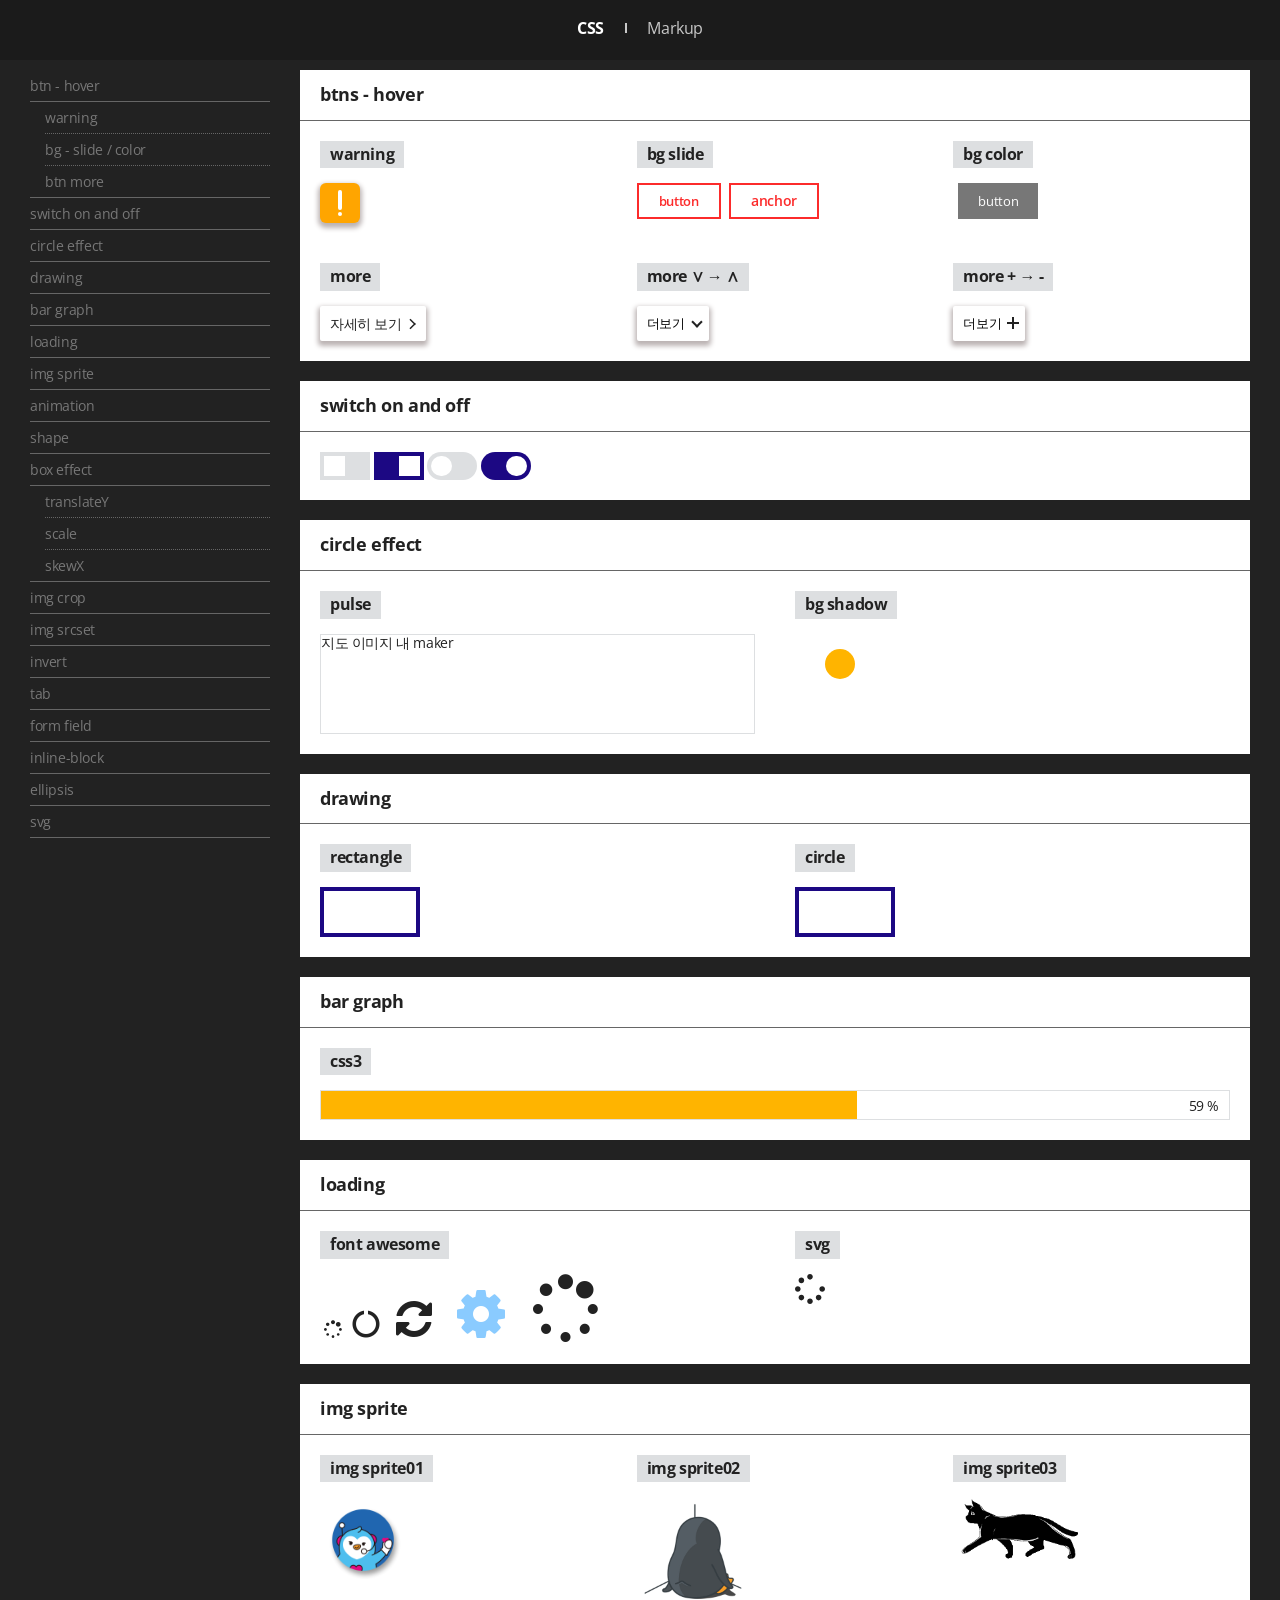
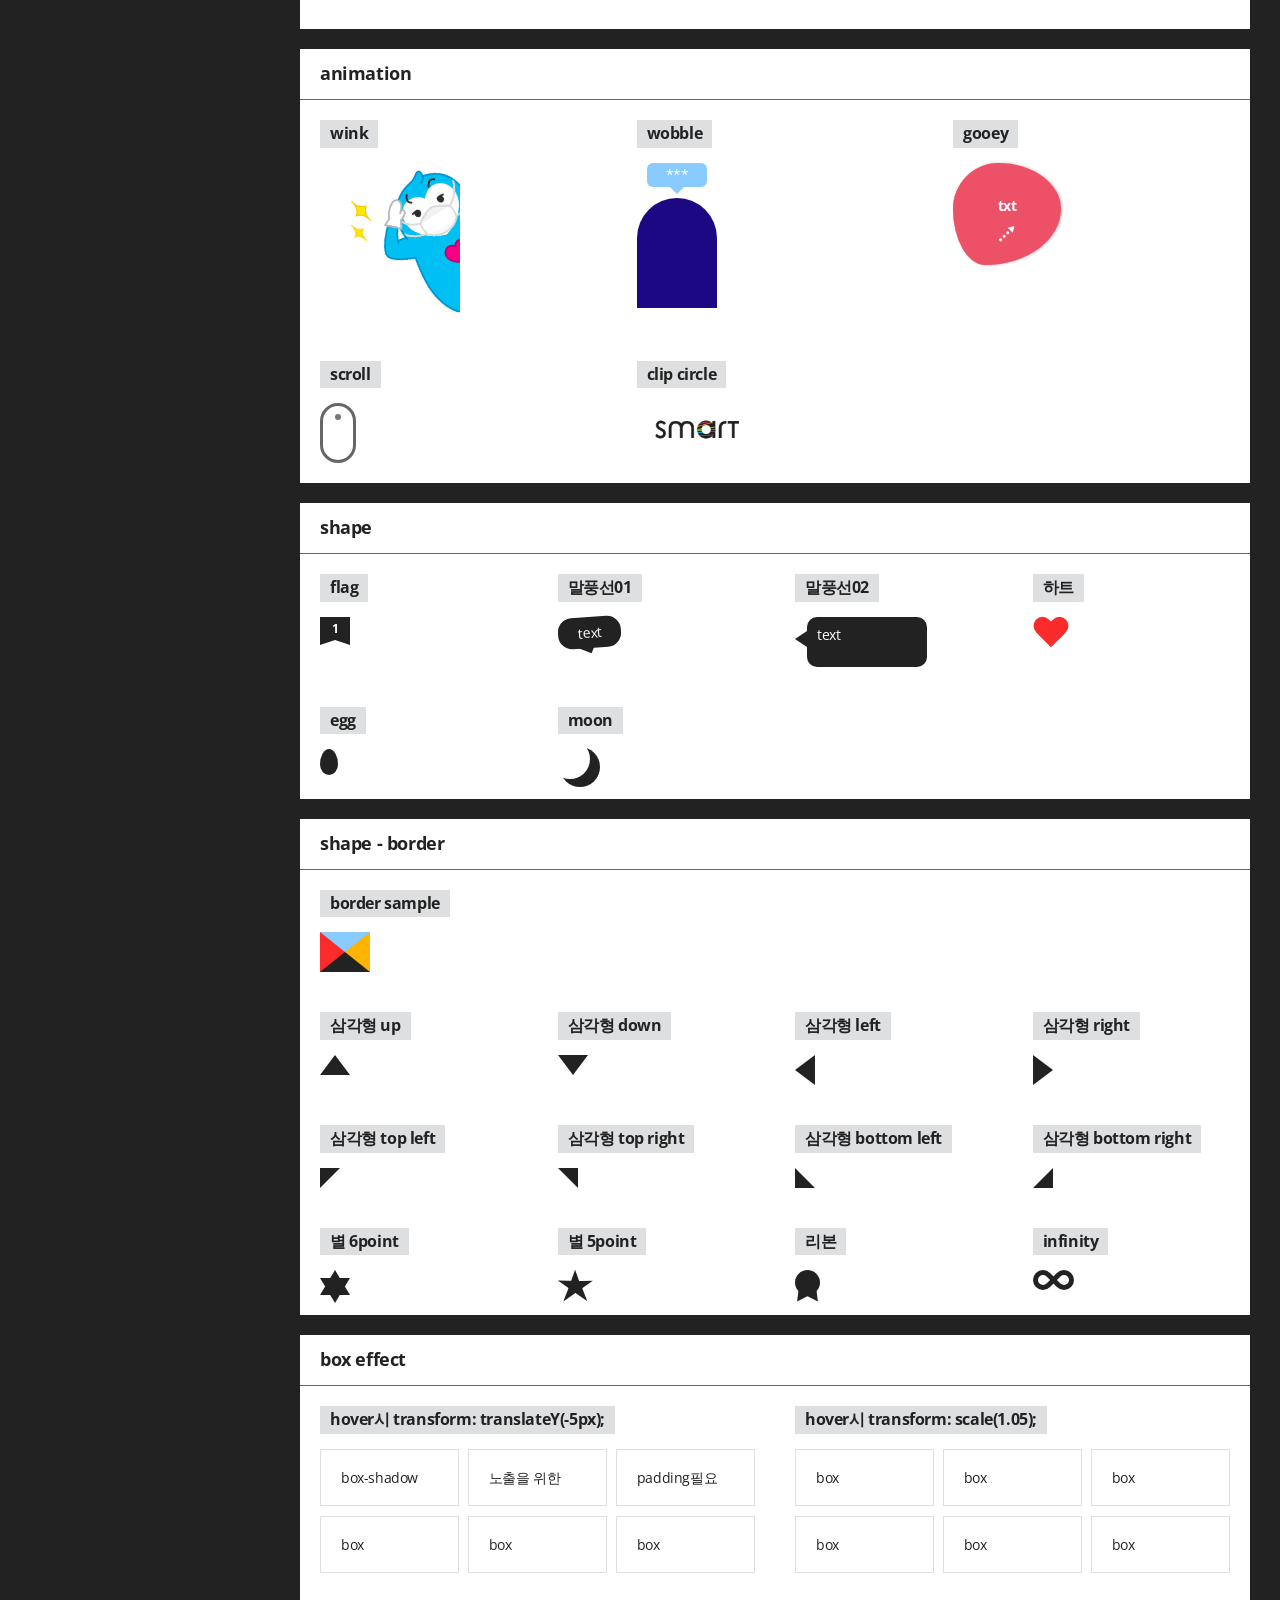
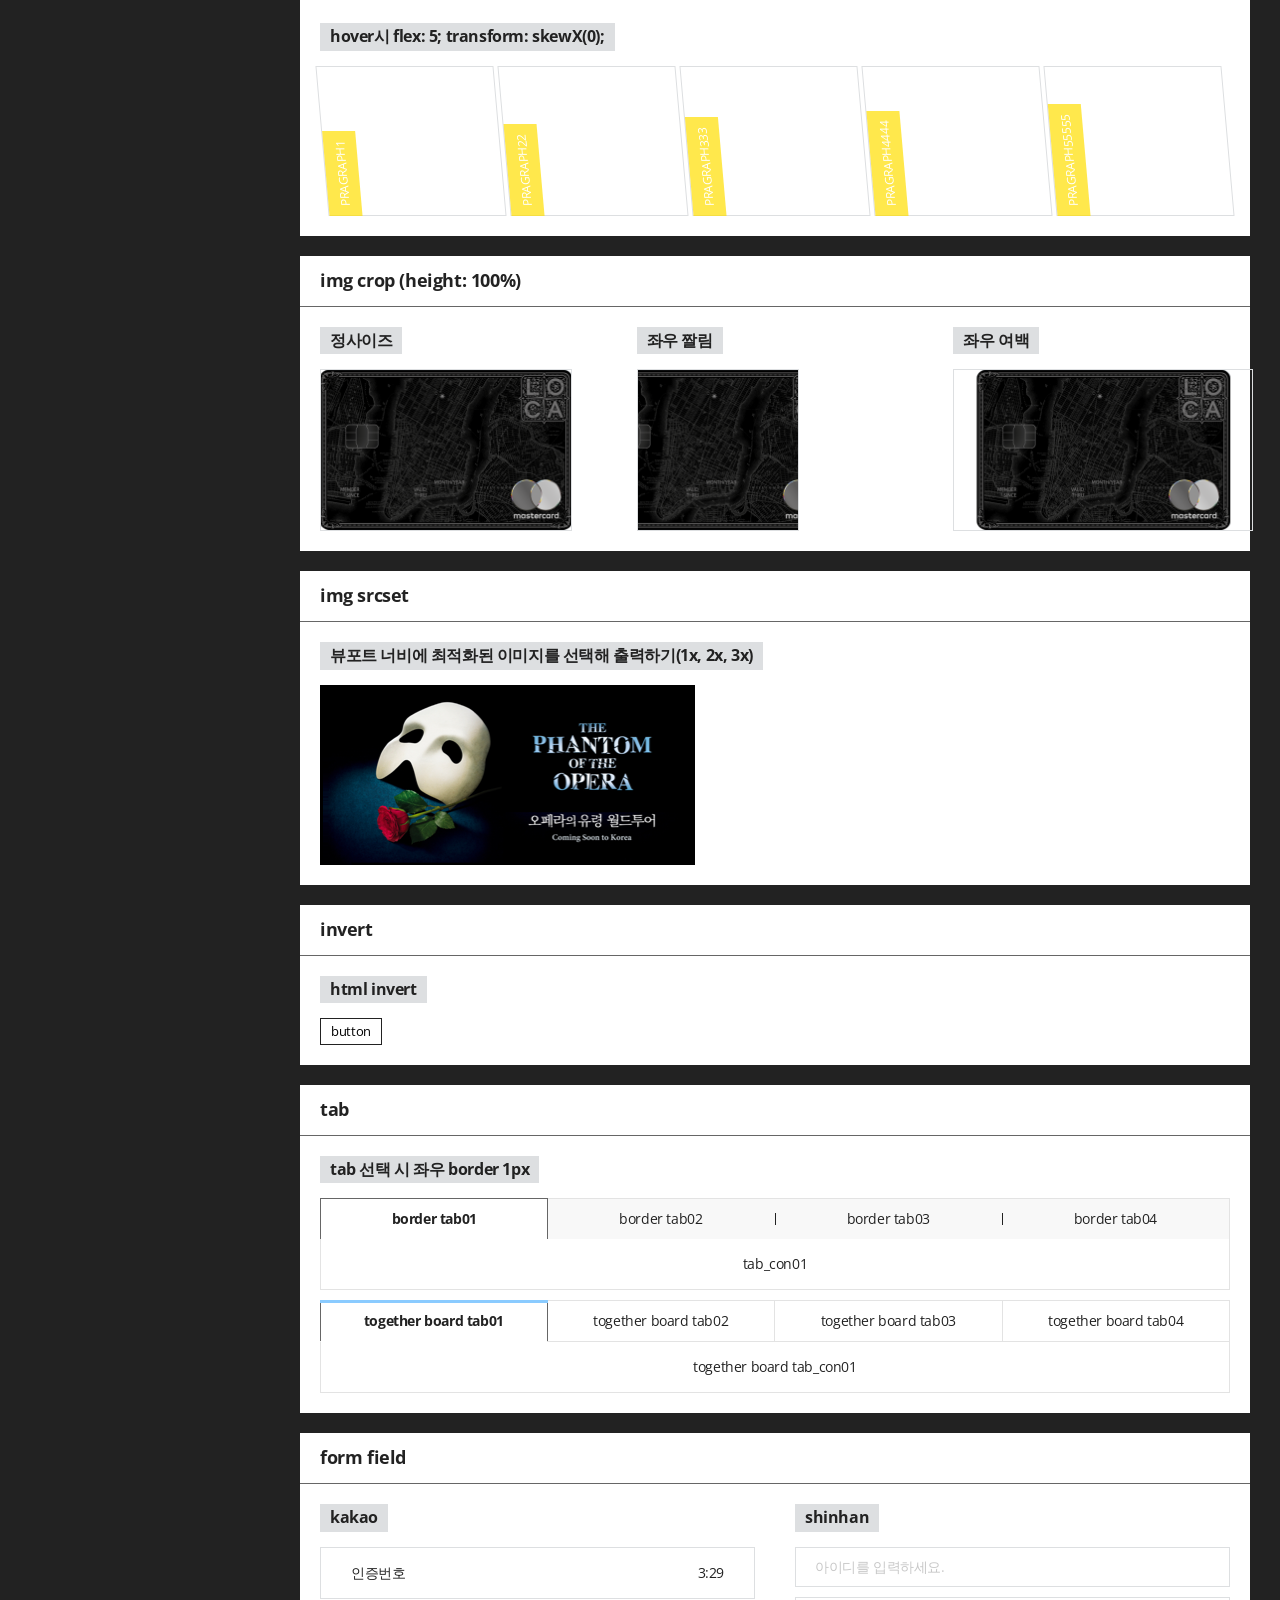
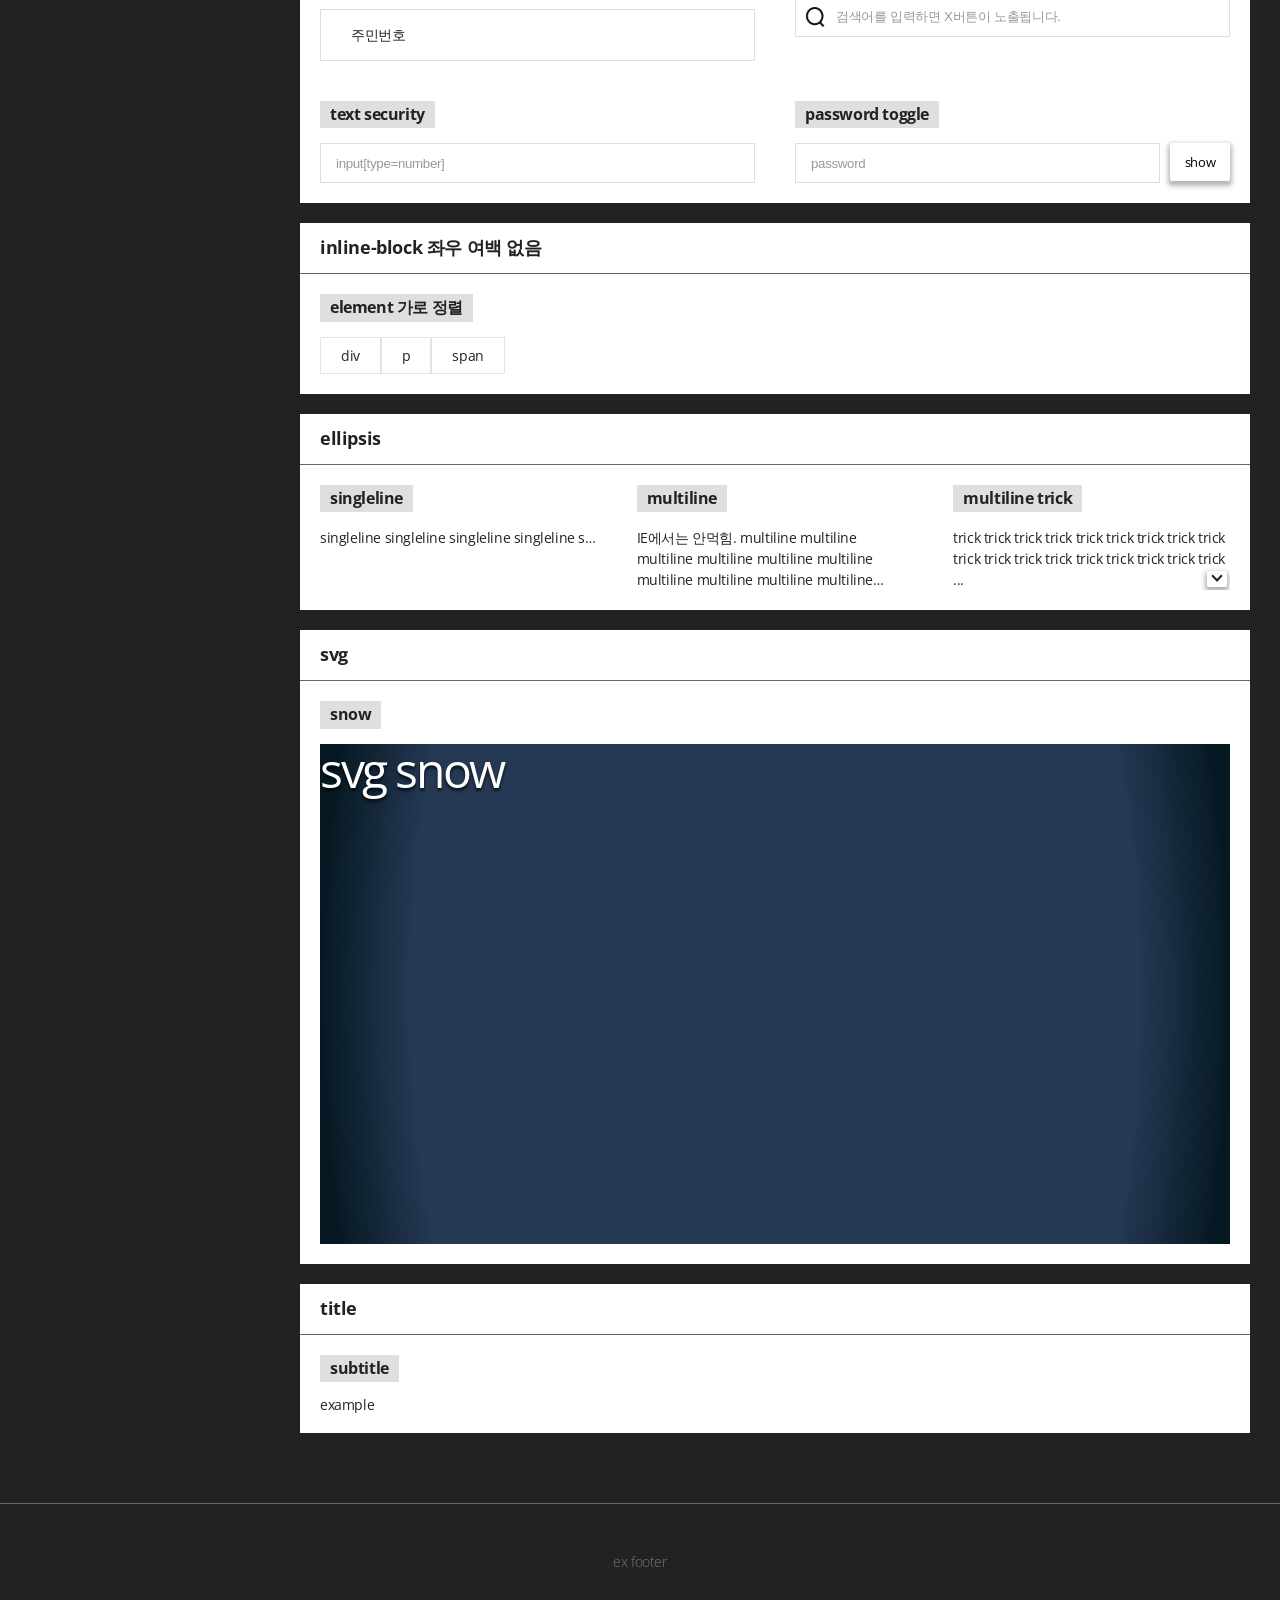
==== commit 6fd9cbe4: "Update css.html" ====
--- a/html/css.html
+++ b/html/css.html
@@ -17,8 +17,8 @@
 <div class="ex_wrap">
     <header class="ex_header">
         <h1>
-            <a href="css.html" class="atv" target="_blank">CSS</a>
-            <a href="markup.html">Markup</a>
+            <a href="css.html" class="atv">CSS</a>
+            <a href="markup.html" target="_blank">Markup</a>
         </h1>
     </header>
 
@@ -682,41 +682,8 @@
             <section id="svg">
                 <h3>svg</h3>
                 <div class="ex_inner">
-                    <h4><span>preserveAspectRatio</span></h4>
-                    <div class="smail">
-                        <svg xmlns="http://www.w3.org/2000/svg" viewBox="0 0 500 92">
-                            <defs>
-                                <path id="smiley" d="M50,10 A40,40,1,1,1,50,90 A40,40,1,1,1,50,10 M30,40 Q36,35,42,40 M58,40 Q64,35,70,40 M30,60 Q50,75,70,60 Q50,75,30,60" />
-                            </defs>
-                            
-                            <!-- (width>height) meet -->
-                            <svg preserveAspectRatio="xMidYMid meet"  x="0"   y="0"  viewBox="0 0 100 100" width="20"  height="10"><use href="#smiley" /></svg>
-                            <svg preserveAspectRatio="xMinYMid meet"  x="25"  y="0"  viewBox="0 0 100 100" width="20"  height="10"><use href="#smiley" /></svg>
-                            <svg preserveAspectRatio="xMaxYMid meet"  x="50"  y="0"  viewBox="0 0 100 100" width="20"  height="10"><use href="#smiley" /></svg>
-
-                            <!-- (width>height) slice -->
-                            <svg preserveAspectRatio="xMidYMin slice" x="0"   y="15" viewBox="0 0 100 100" width="20"  height="10"><use href="#smiley" /></svg>
-                            <svg preserveAspectRatio="xMidYMid slice" x="25"  y="15" viewBox="0 0 100 100" width="20"  height="10"><use href="#smiley" /></svg>
-                            <svg preserveAspectRatio="xMidYMax slice" x="50"  y="15" viewBox="0 0 100 100" width="20"  height="10"><use href="#smiley" /></svg>
-
-                            <!-- (width<height) meet -->
-                            <svg preserveAspectRatio="xMidYMin meet"  x="75"  y="0"  viewBox="0 0 100 100" width="10"  height="25"><use href="#smiley" /></svg>
-                            <svg preserveAspectRatio="xMidYMid meet"  x="90"  y="0"  viewBox="0 0 100 100" width="10"  height="25"><use href="#smiley" /></svg>
-                            <svg preserveAspectRatio="xMidYMax meet"  x="105" y="0"  viewBox="0 0 100 100" width="10"  height="25"><use href="#smiley" /></svg>
-
-                            <!-- (width<height) slice -->
-                            <svg preserveAspectRatio="xMinYMid slice" x="120" y="0"  viewBox="0 0 100 100" width="10"  height="25"><use href="#smiley" /></svg>
-                            <svg preserveAspectRatio="xMidYMid slice" x="135" y="0"  viewBox="0 0 100 100" width="10"  height="25"><use href="#smiley" /></svg>
-                            <svg preserveAspectRatio="xMaxYMid slice" x="150" y="0"  viewBox="0 0 100 100" width="10"  height="25"><use href="#smiley" /></svg>
-
-                            <!-- none -->
-                            <svg preserveAspectRatio="none"           x="0"   y="30" viewBox="0 0 100 100" width="160" height="60"><use href="#smiley" /></svg>
-                        </svg>
-                    </div>
-                </div>
-                <div class="ex_inner">
                     <h4><span>snow</span></h4>
-                    <!--<div class="snow_box">
+                    <div class="snow_box">
                         <div class="snow">
                             <svg xmlns="http://www.w3.org/2000/svg" viewBox="0 0 1024 1536" preserveAspectRatio="xMidYMax slice">
                                 <g fill="#fff" fill-opacity=".15" transform="translate(55 42)">
@@ -790,7 +757,7 @@
                             </svg>
                         </div>
                         <div class="txt">svg snow</div>
-                    </div>-->
+                    </div>
                 </div>
             </section>
 
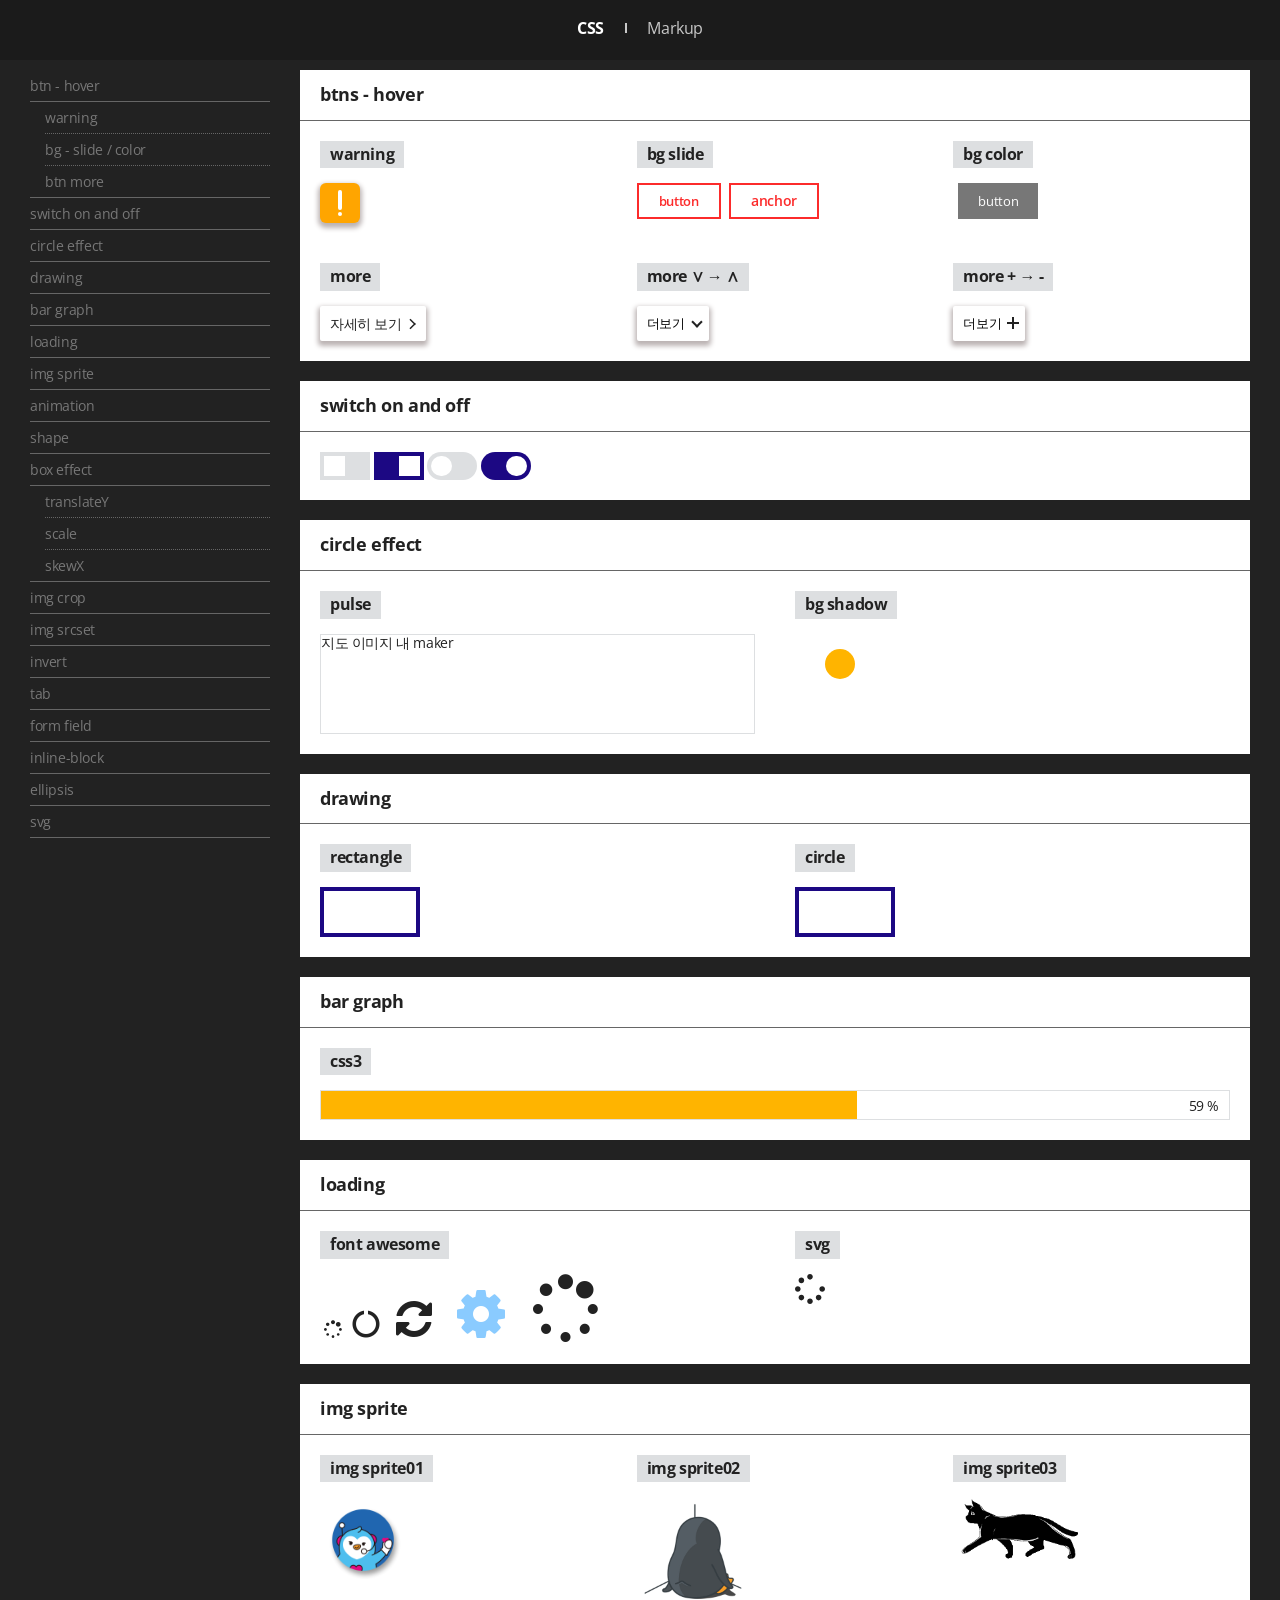
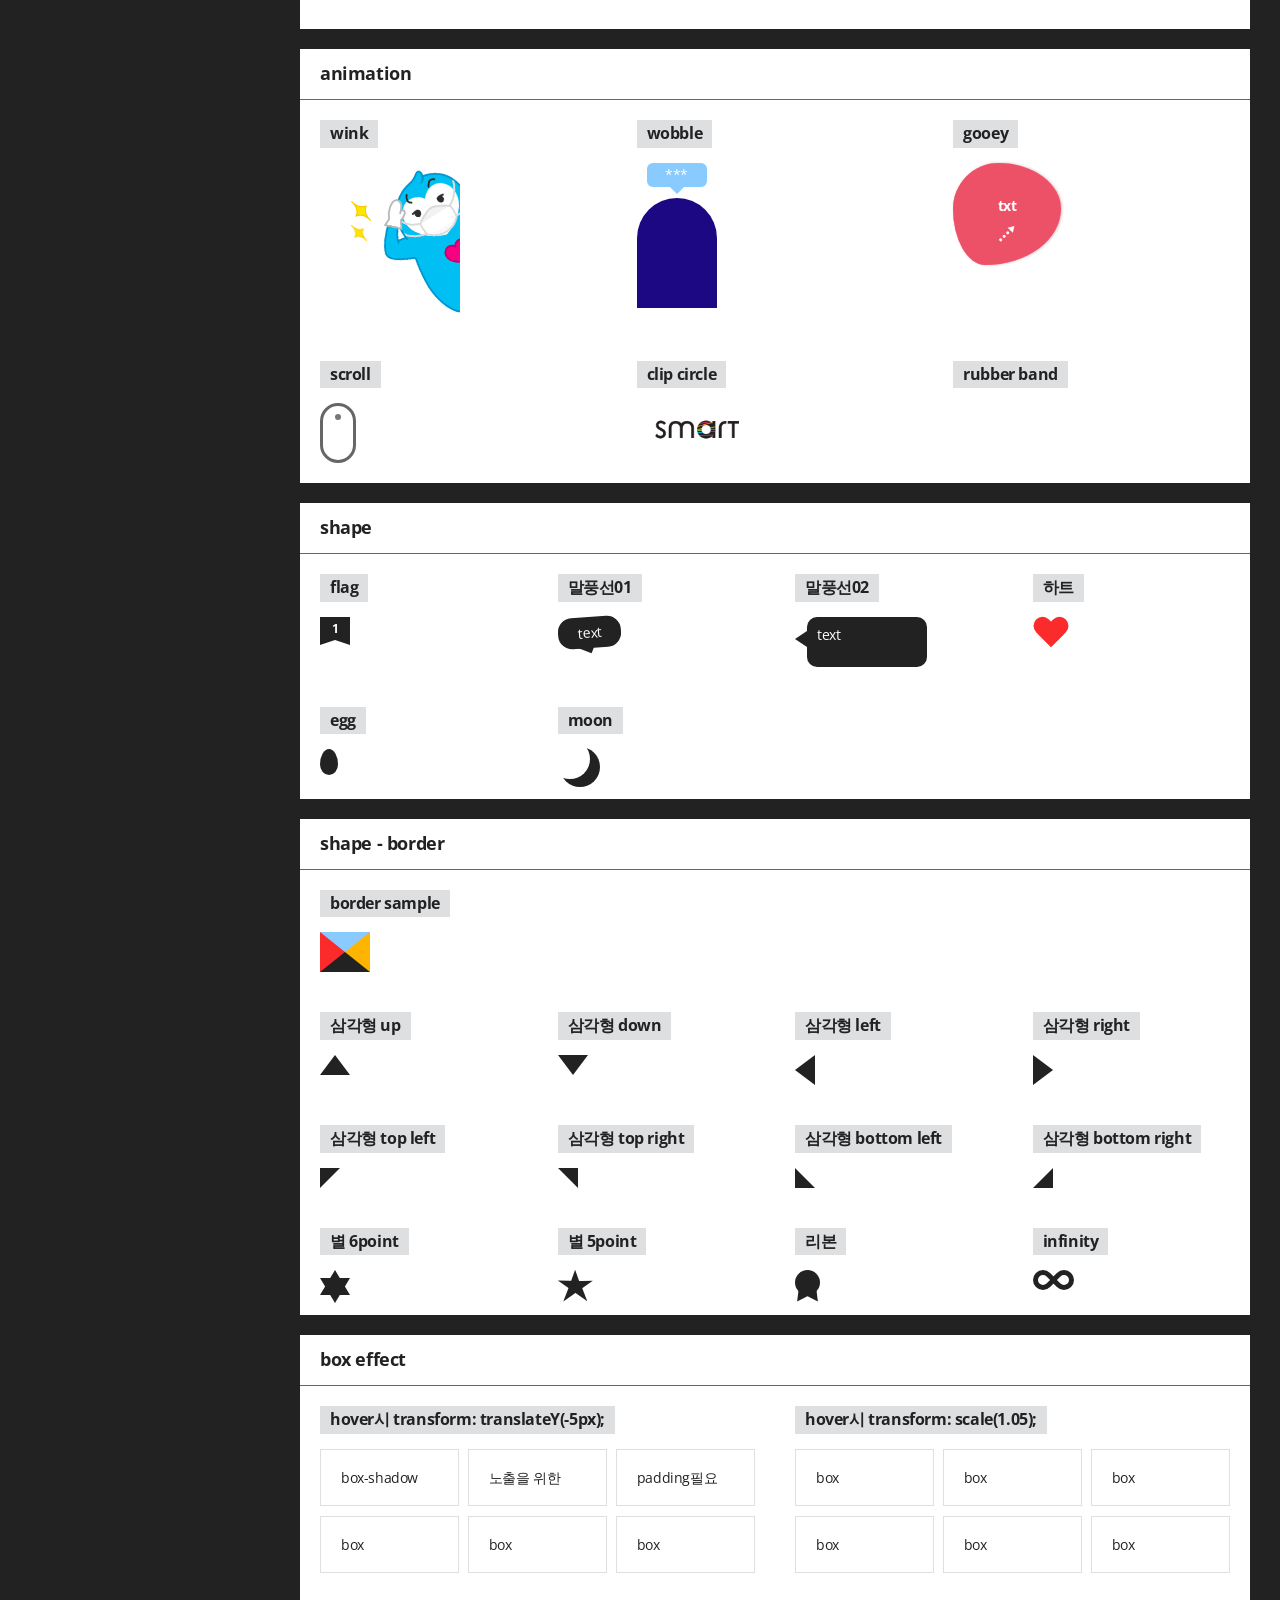
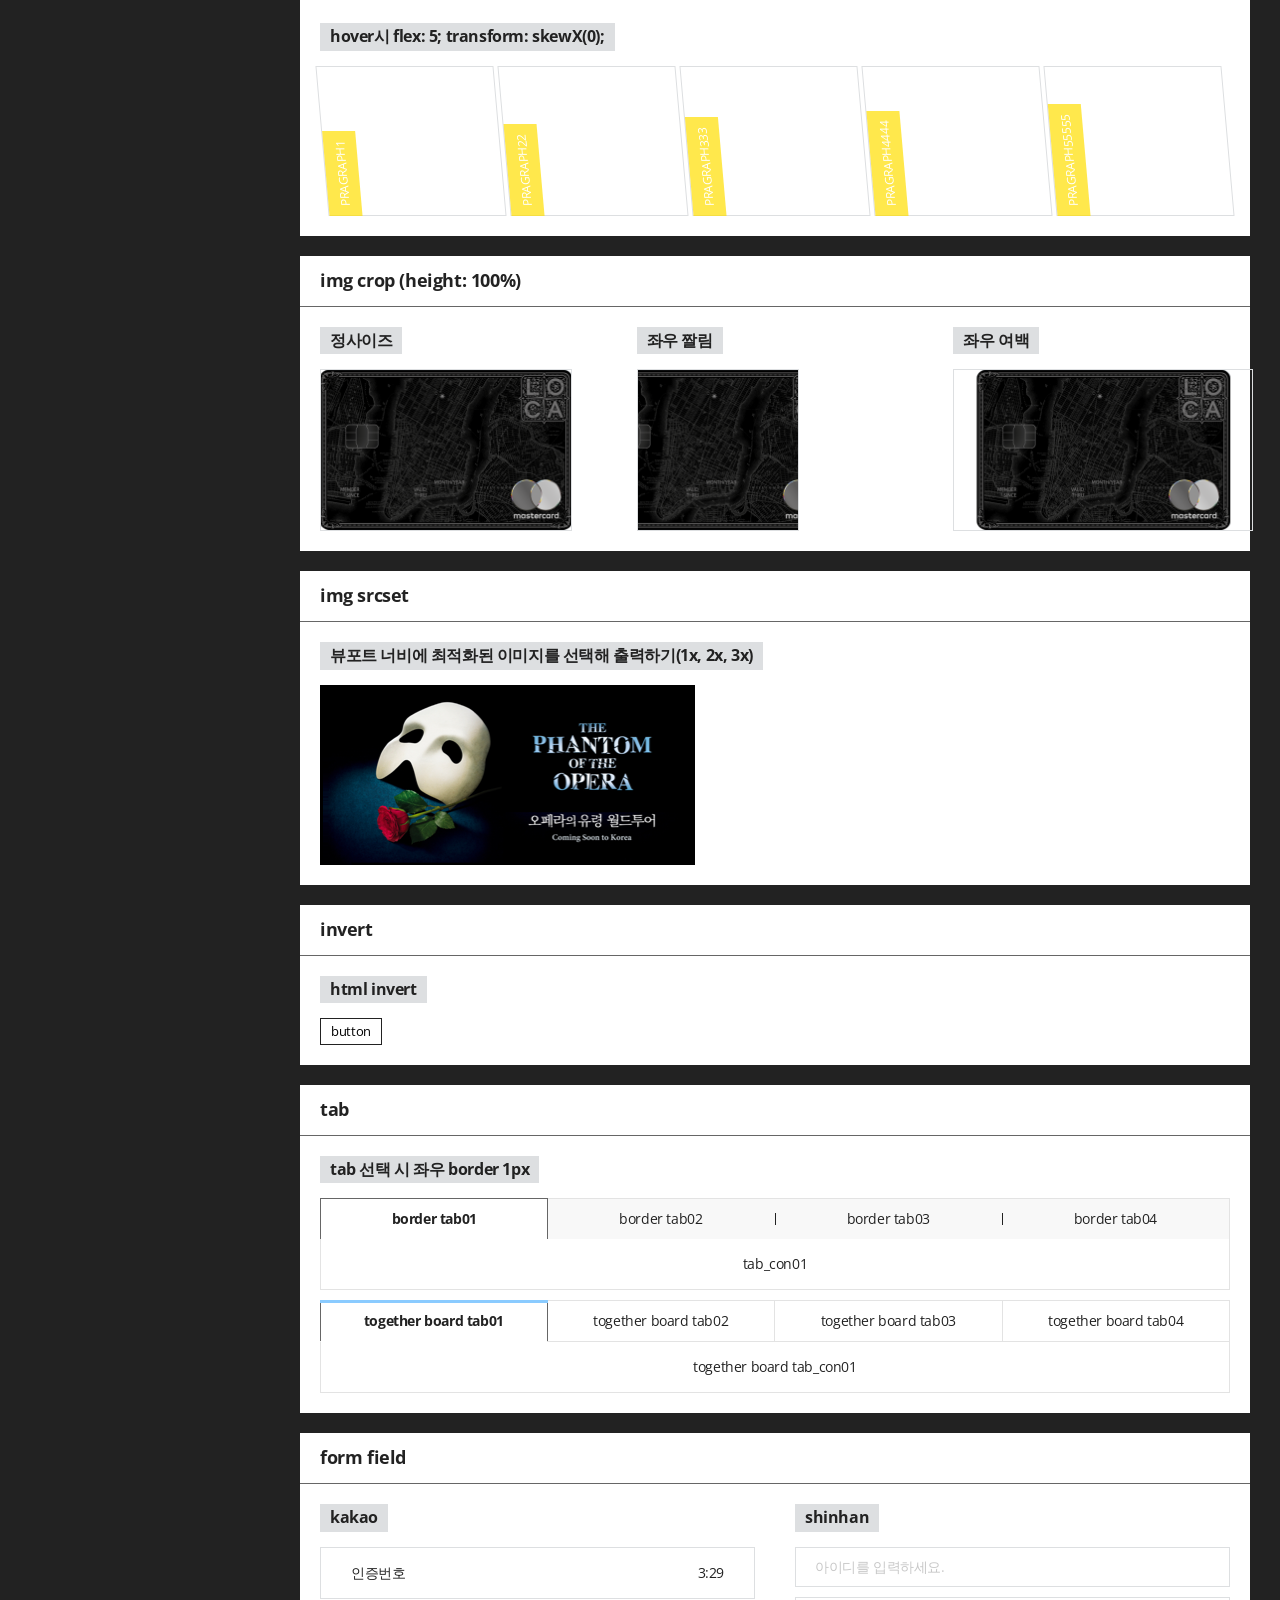
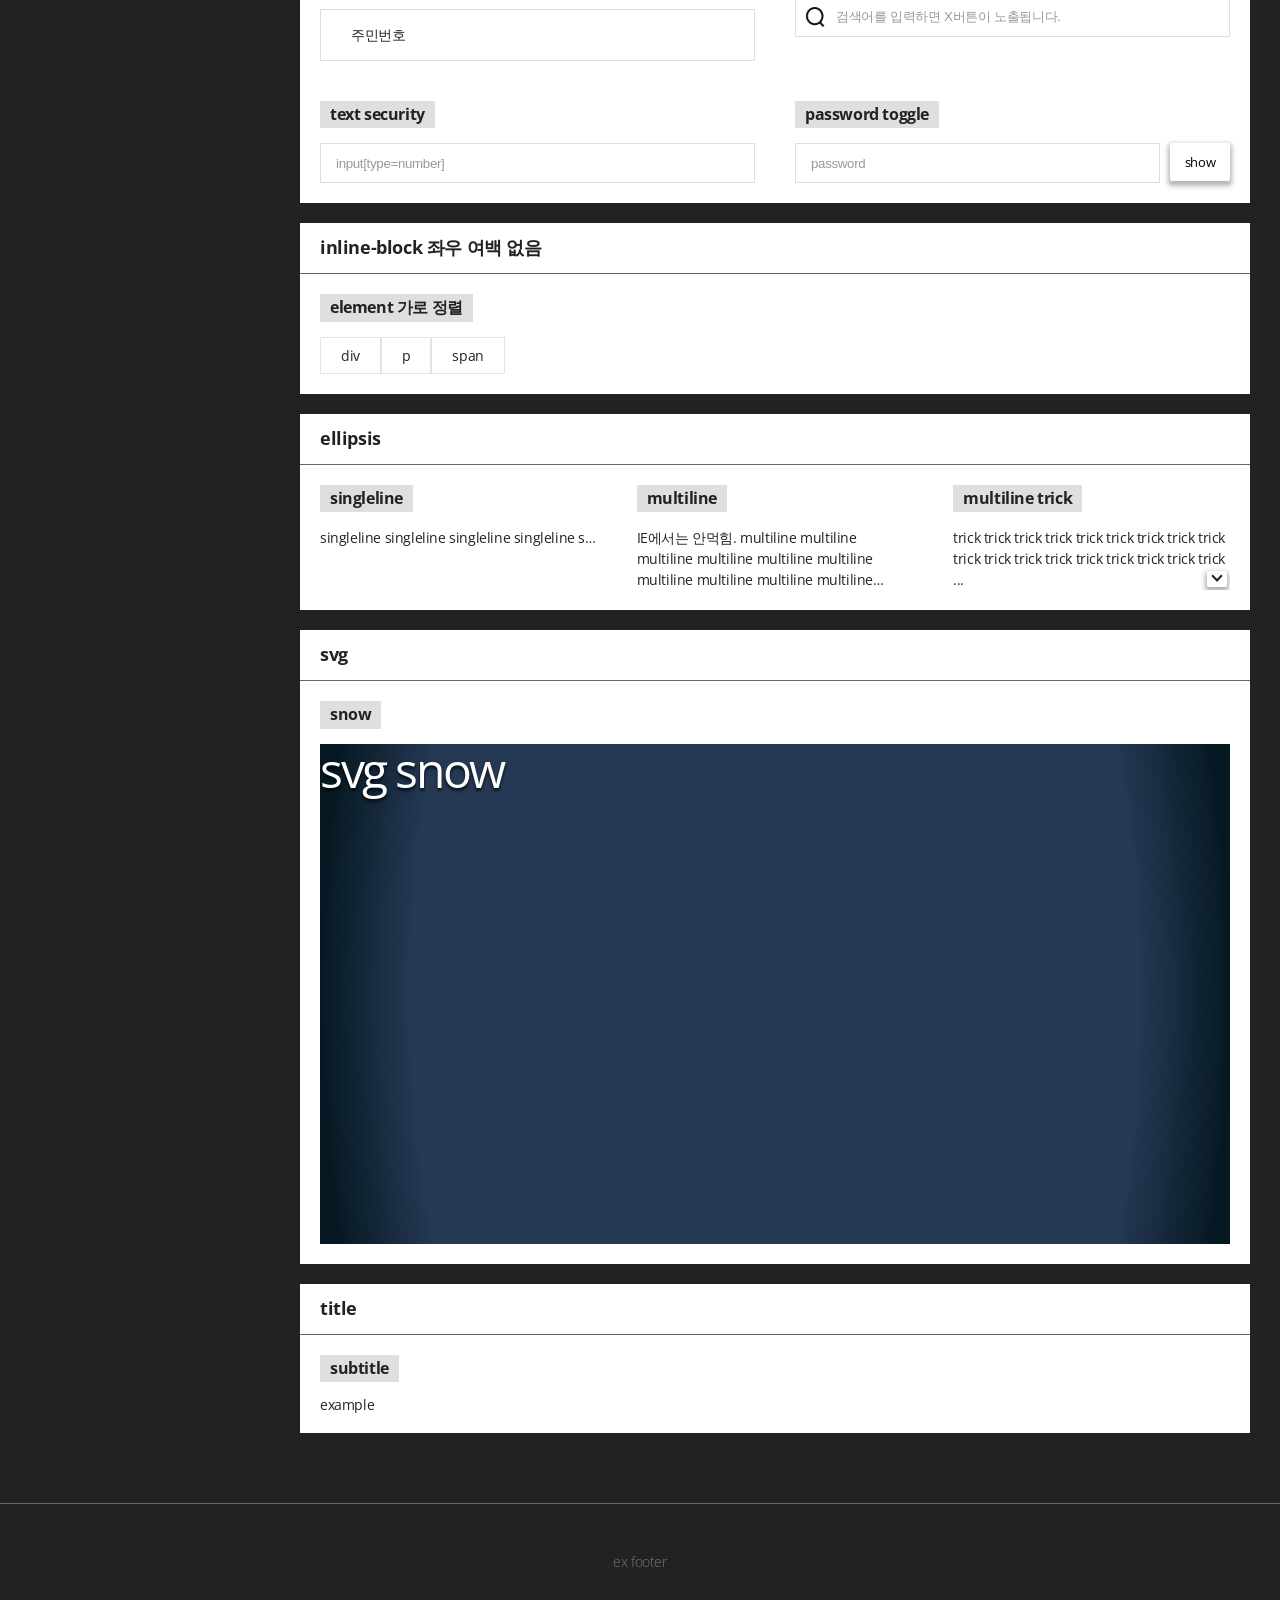
==== commit e5e45443: "Update css.html rubber band 효과 추가" ====
--- a/html/css.html
+++ b/html/css.html
@@ -270,11 +270,17 @@
                     <div class="scroll_box">
                     </div>
                 </div>
+				
 				<div class="ex_inner floating3">
                     <h4><span>clip circle</span></h4>
                     <div class="clip_box">
 						<img src="../img/clip_circle.png">
                     </div>
+                </div>
+				
+				<div class="ex_inner floating3">
+                    <h4><span>rubber band</span></h4>
+                    <div class="rubber_box"></div>
                 </div>
             </section>
             
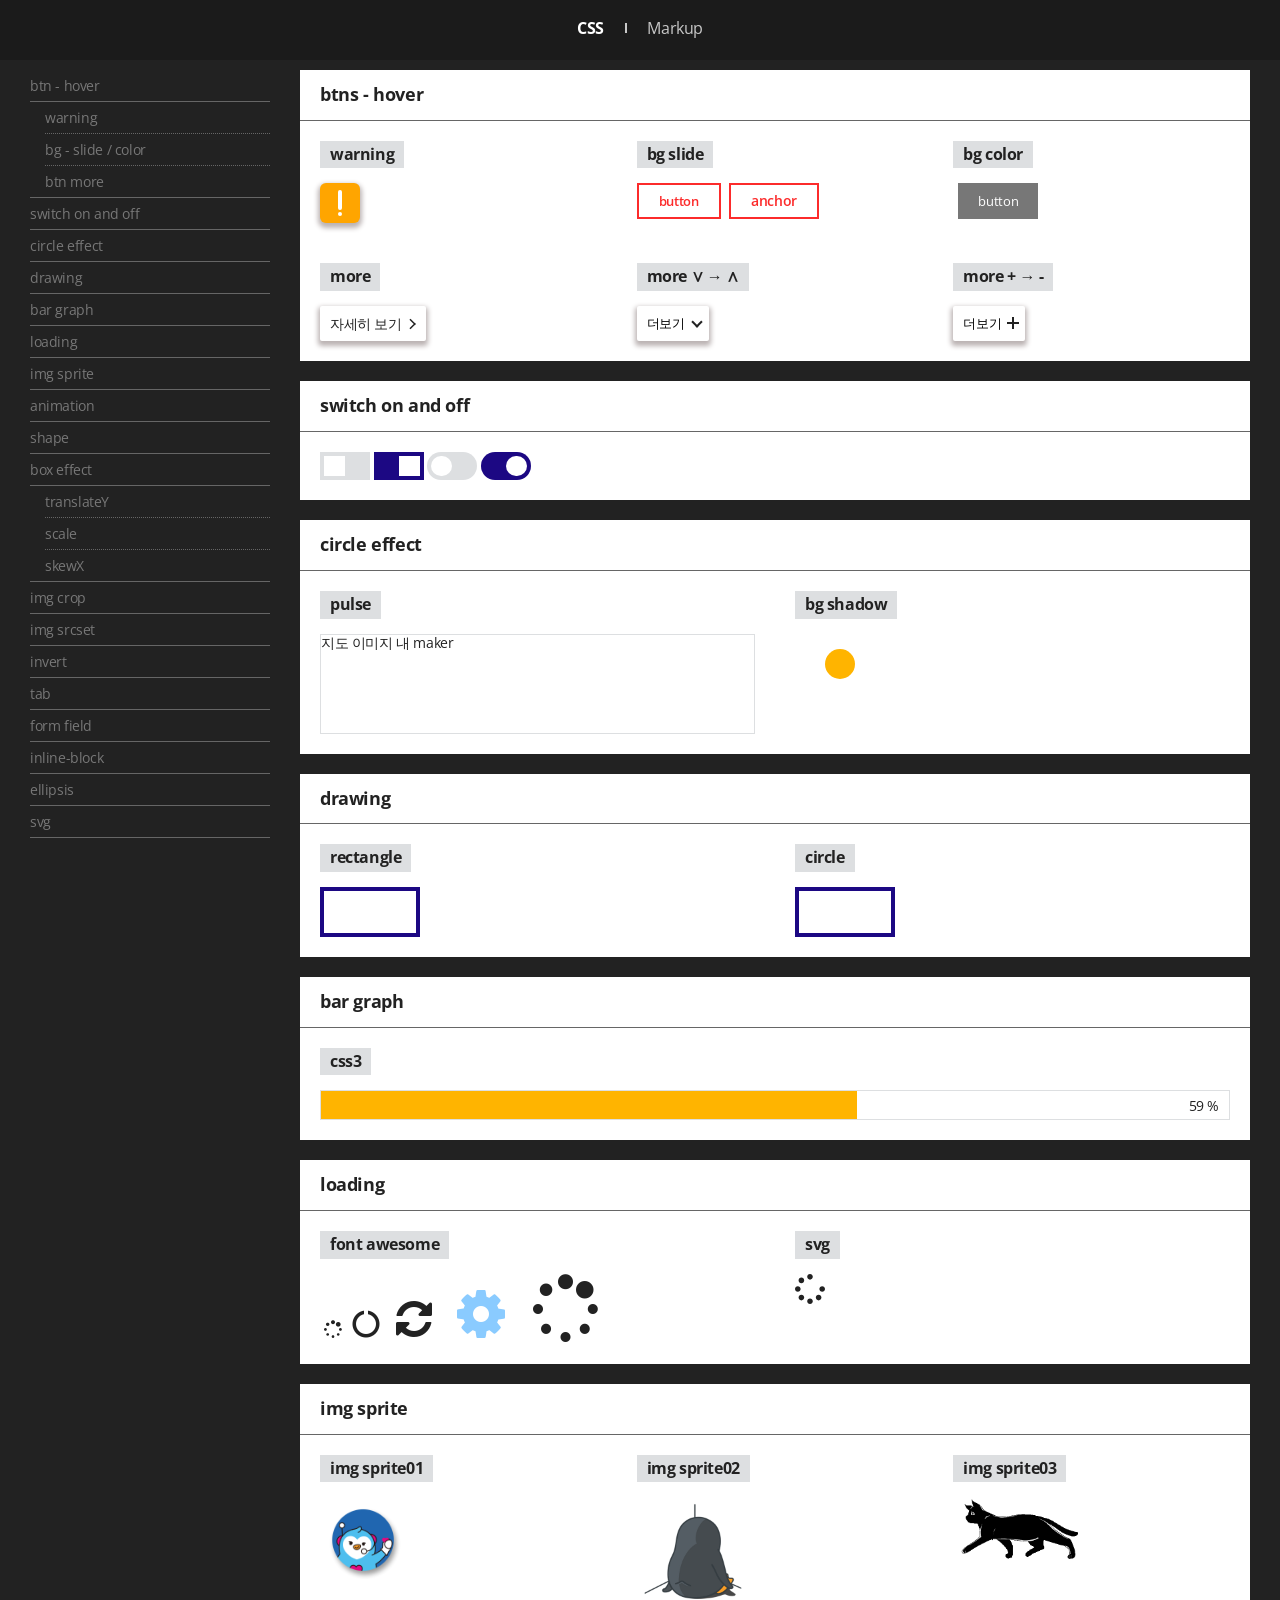
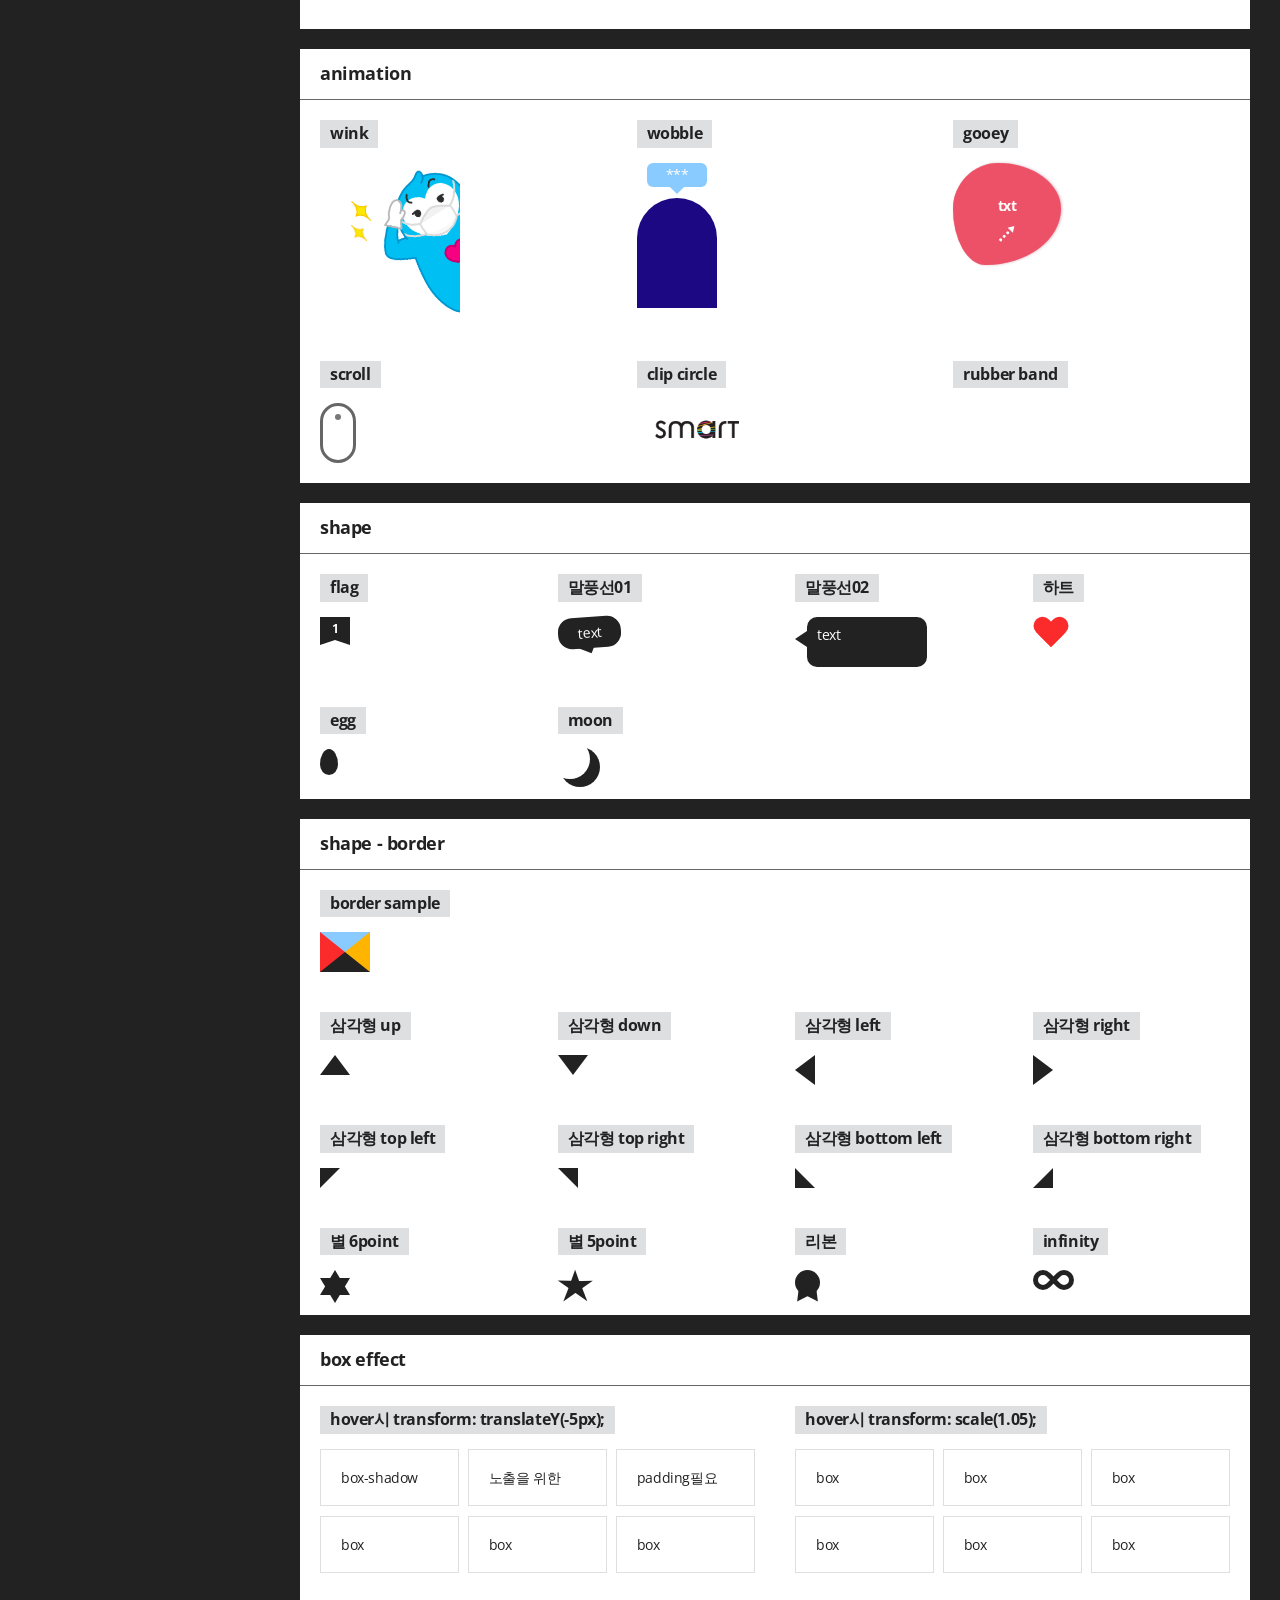
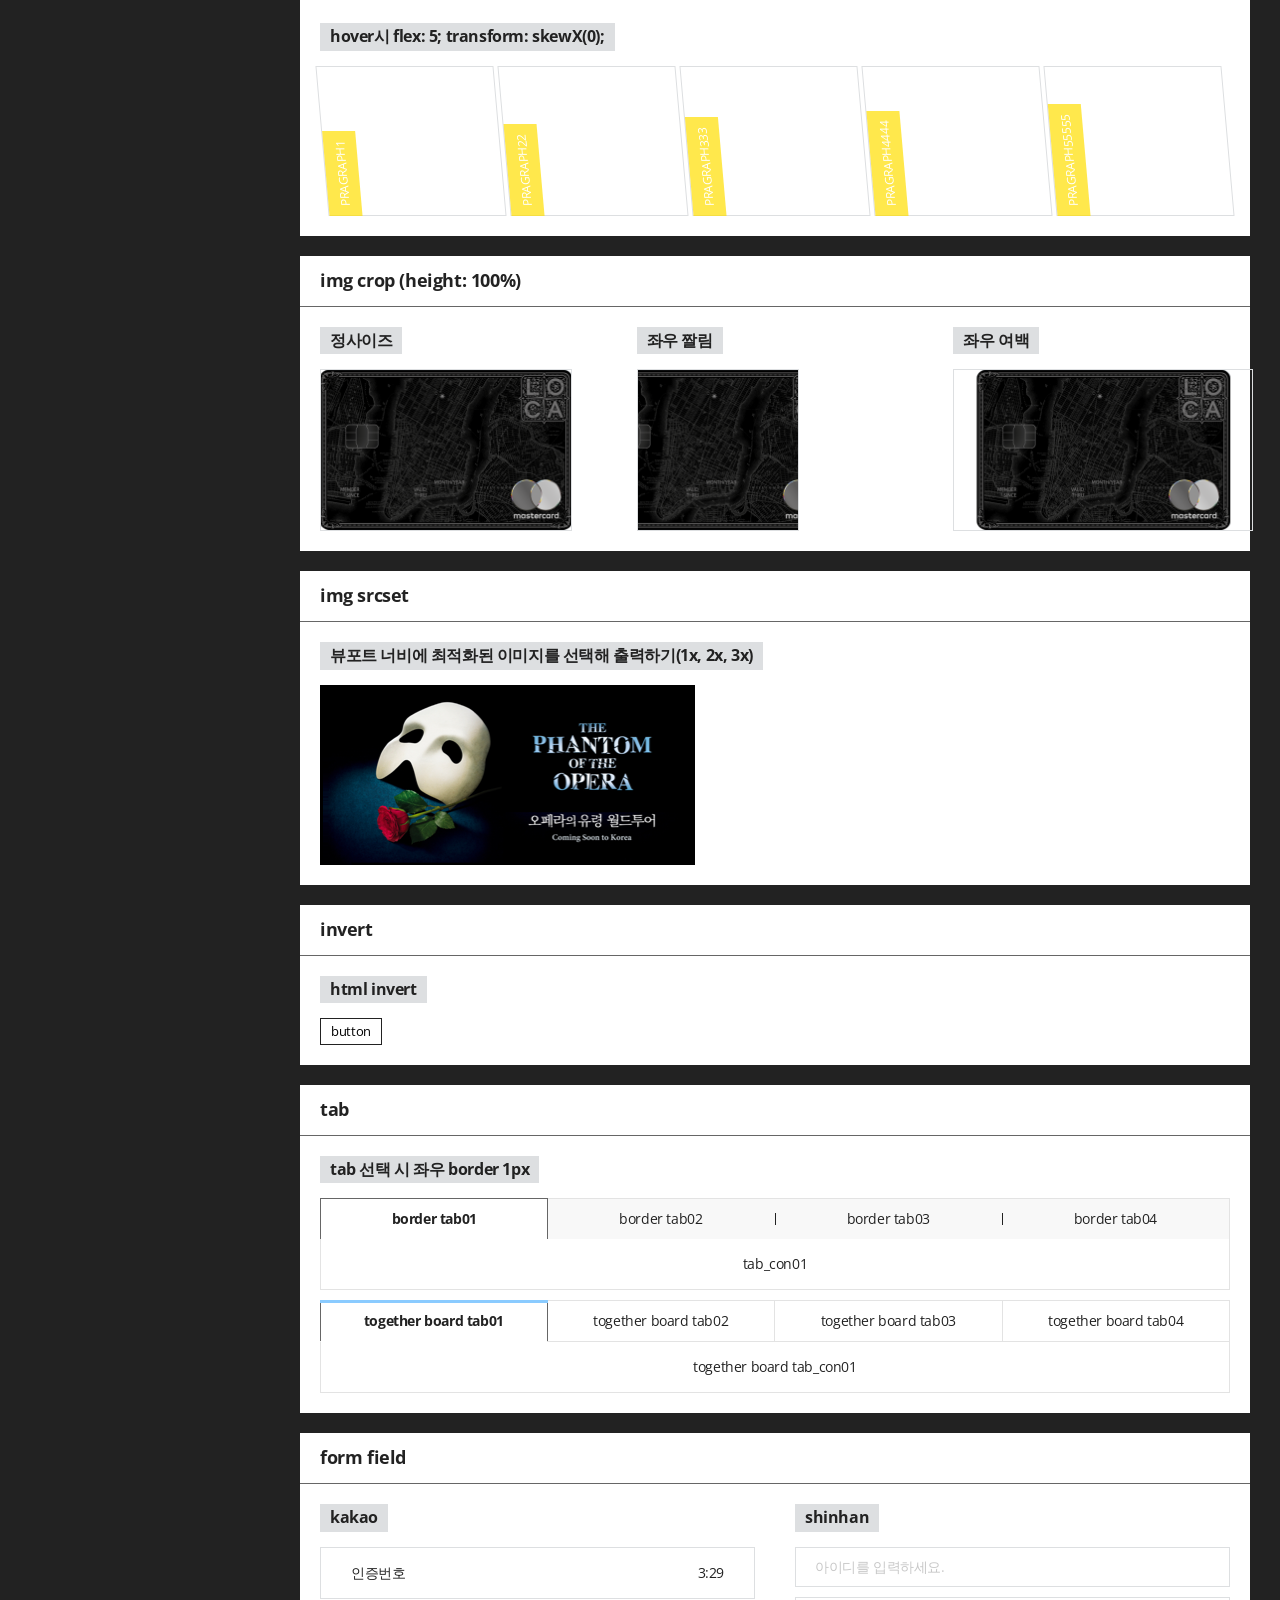
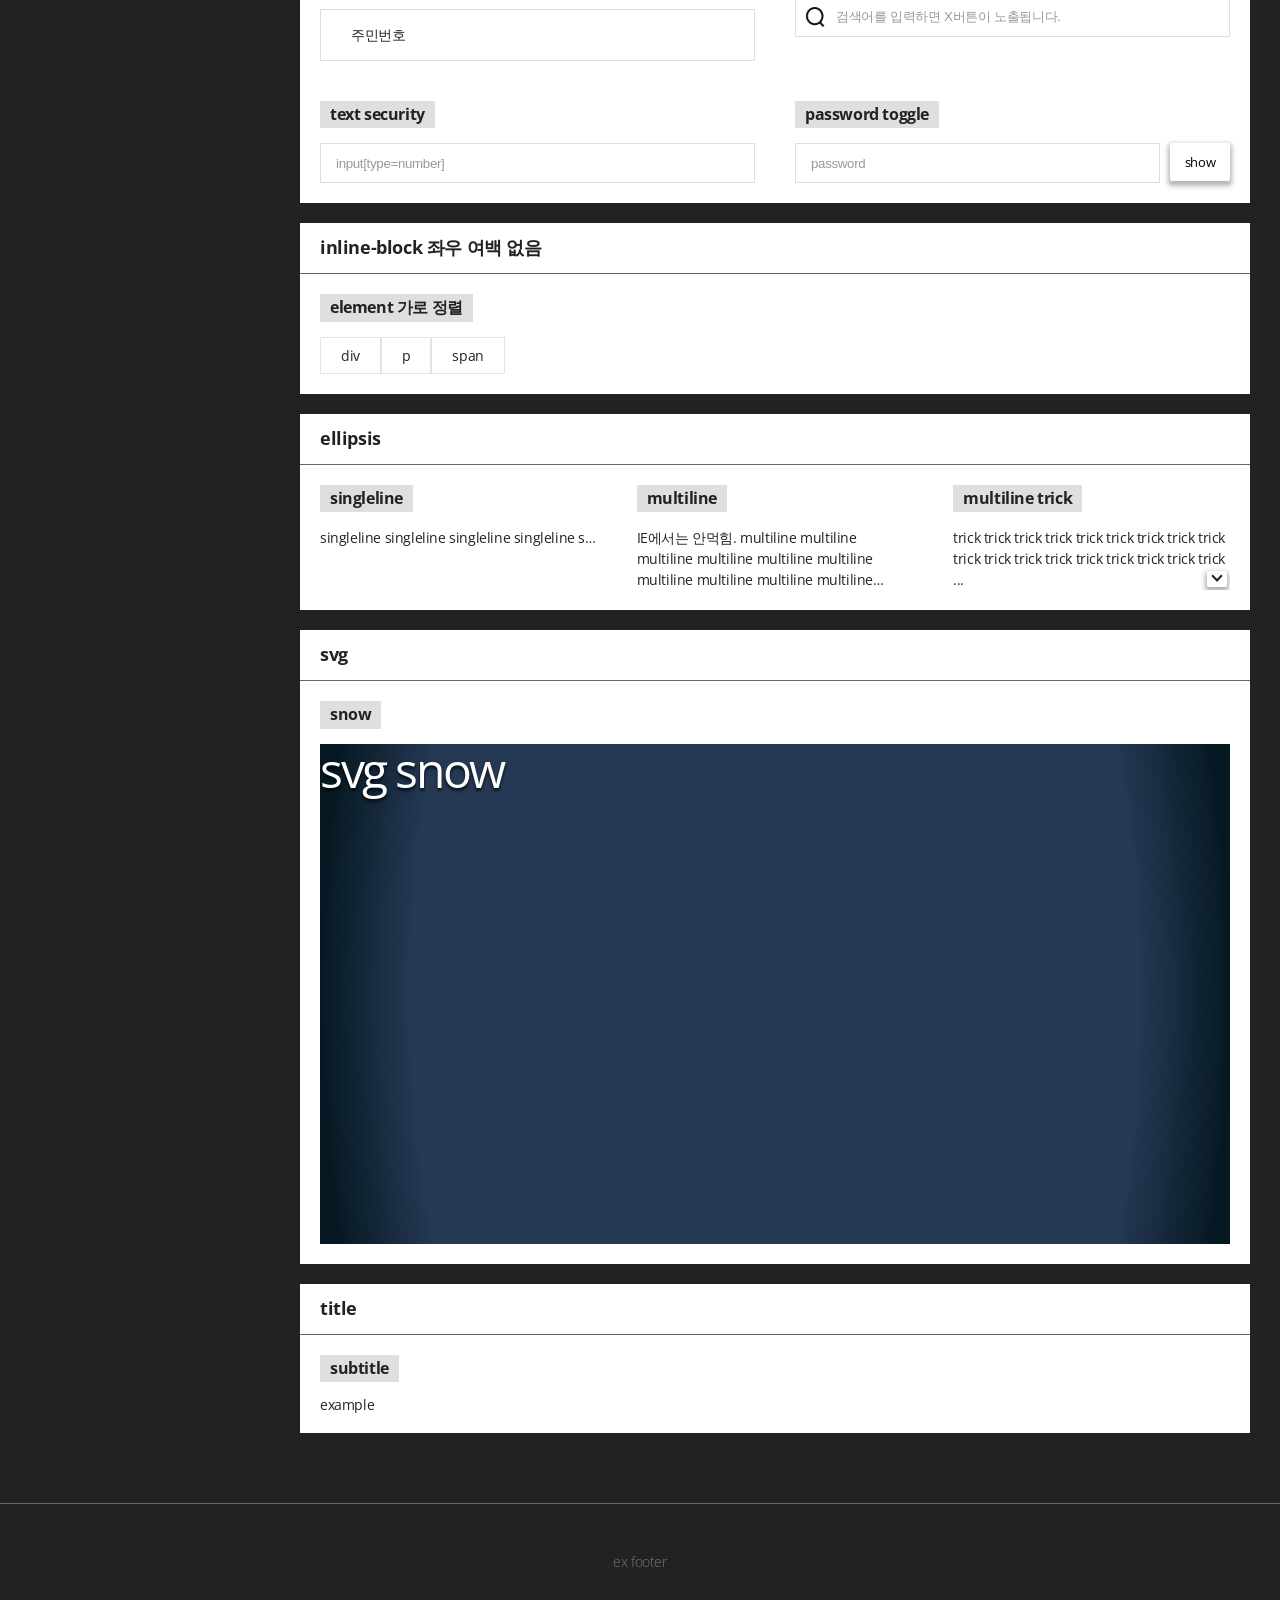
==== commit 6a1750ab: "Update css.html" ====
--- a/html/css.html
+++ b/html/css.html
@@ -271,14 +271,14 @@
                     </div>
                 </div>
 				
-				<div class="ex_inner floating3">
+                <div class="ex_inner floating3">
                     <h4><span>clip circle</span></h4>
                     <div class="clip_box">
 						<img src="../img/clip_circle.png">
                     </div>
                 </div>
 				
-				<div class="ex_inner floating3">
+                <div class="ex_inner floating3">
                     <h4><span>rubber band</span></h4>
                     <div class="rubber_box"></div>
                 </div>
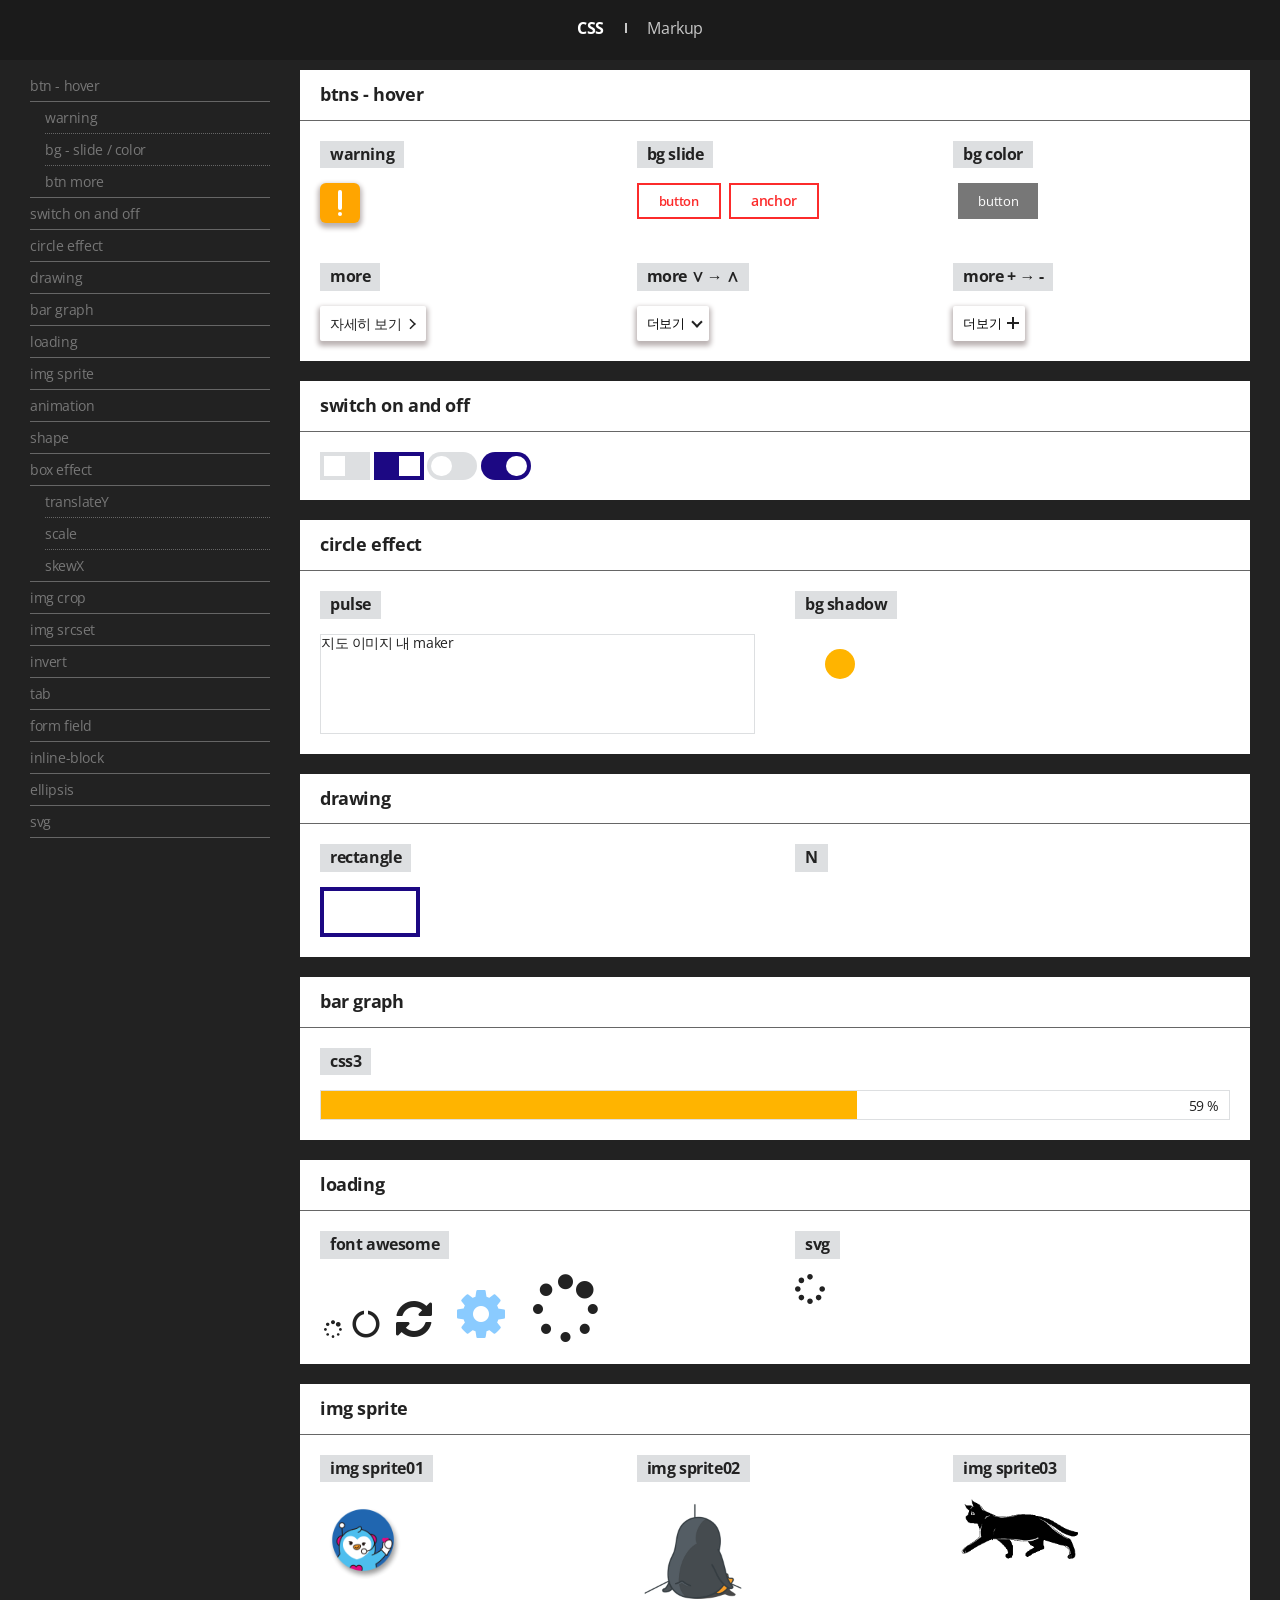
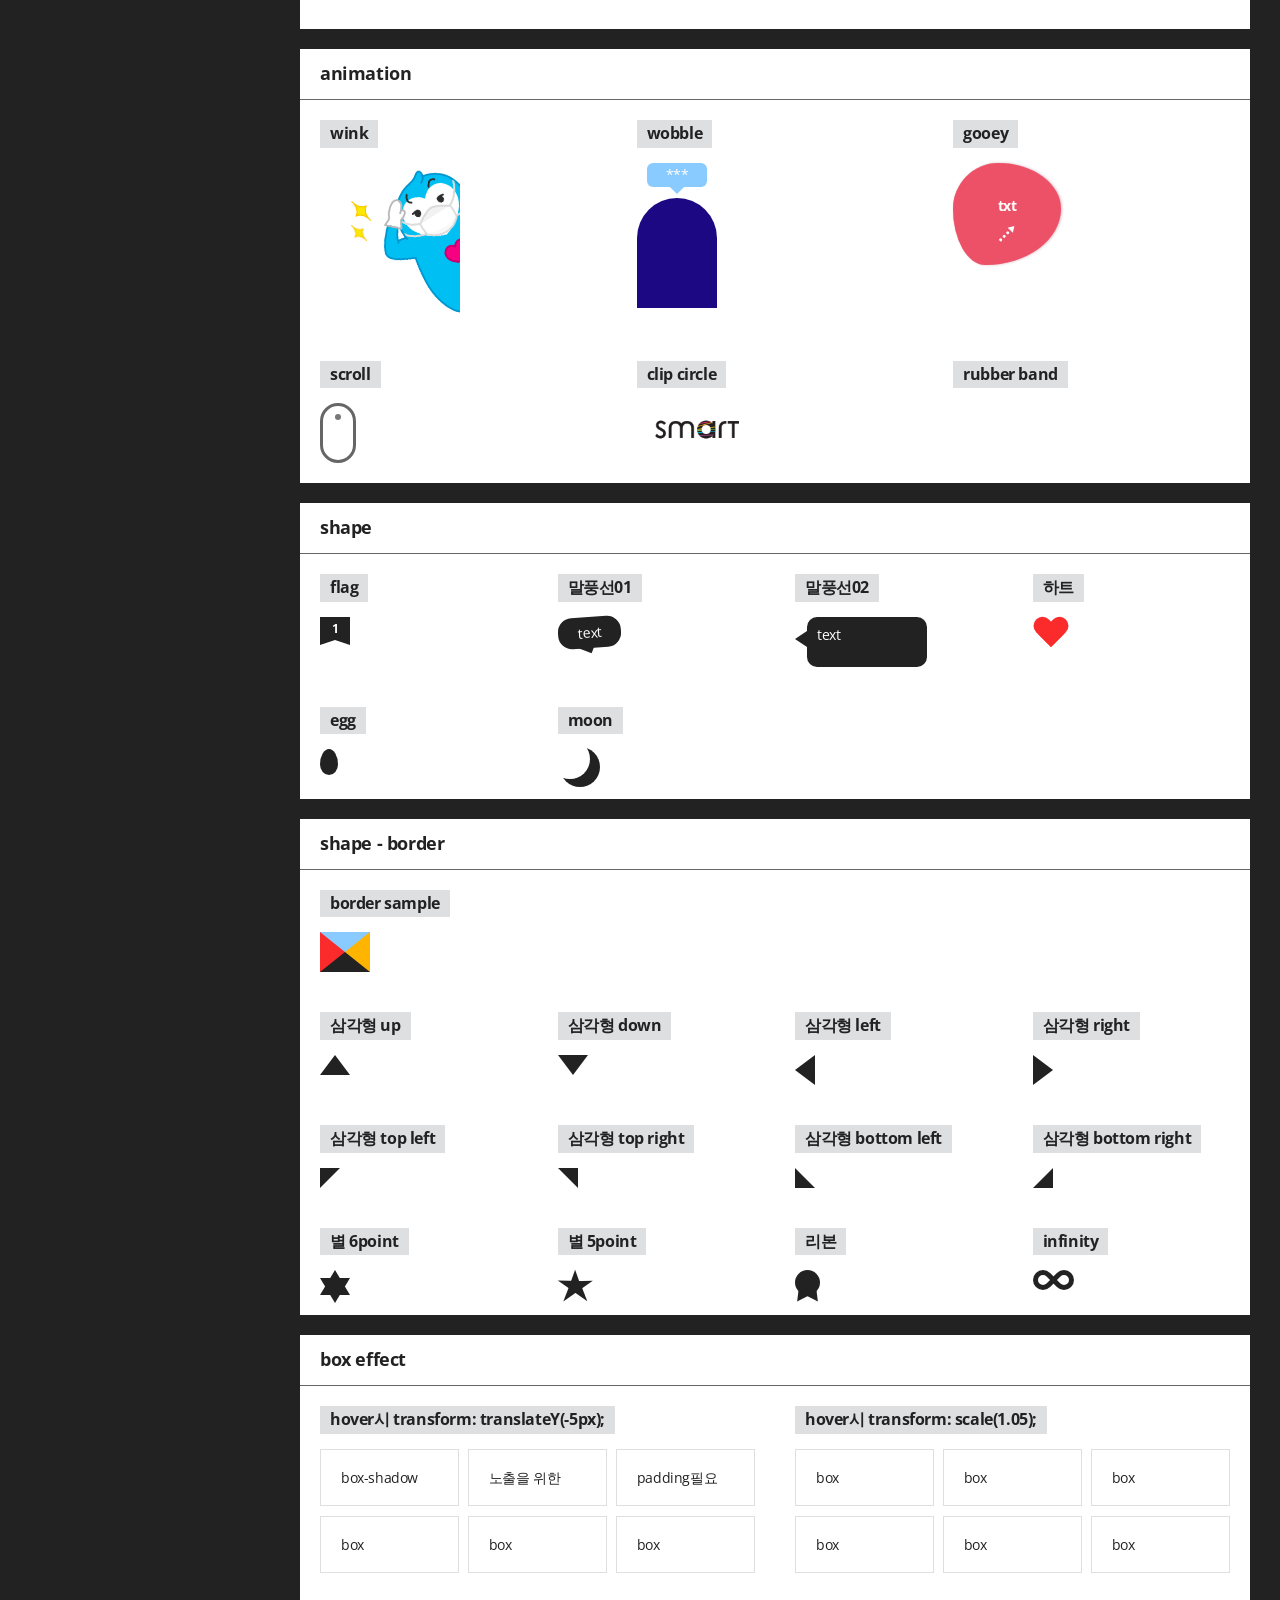
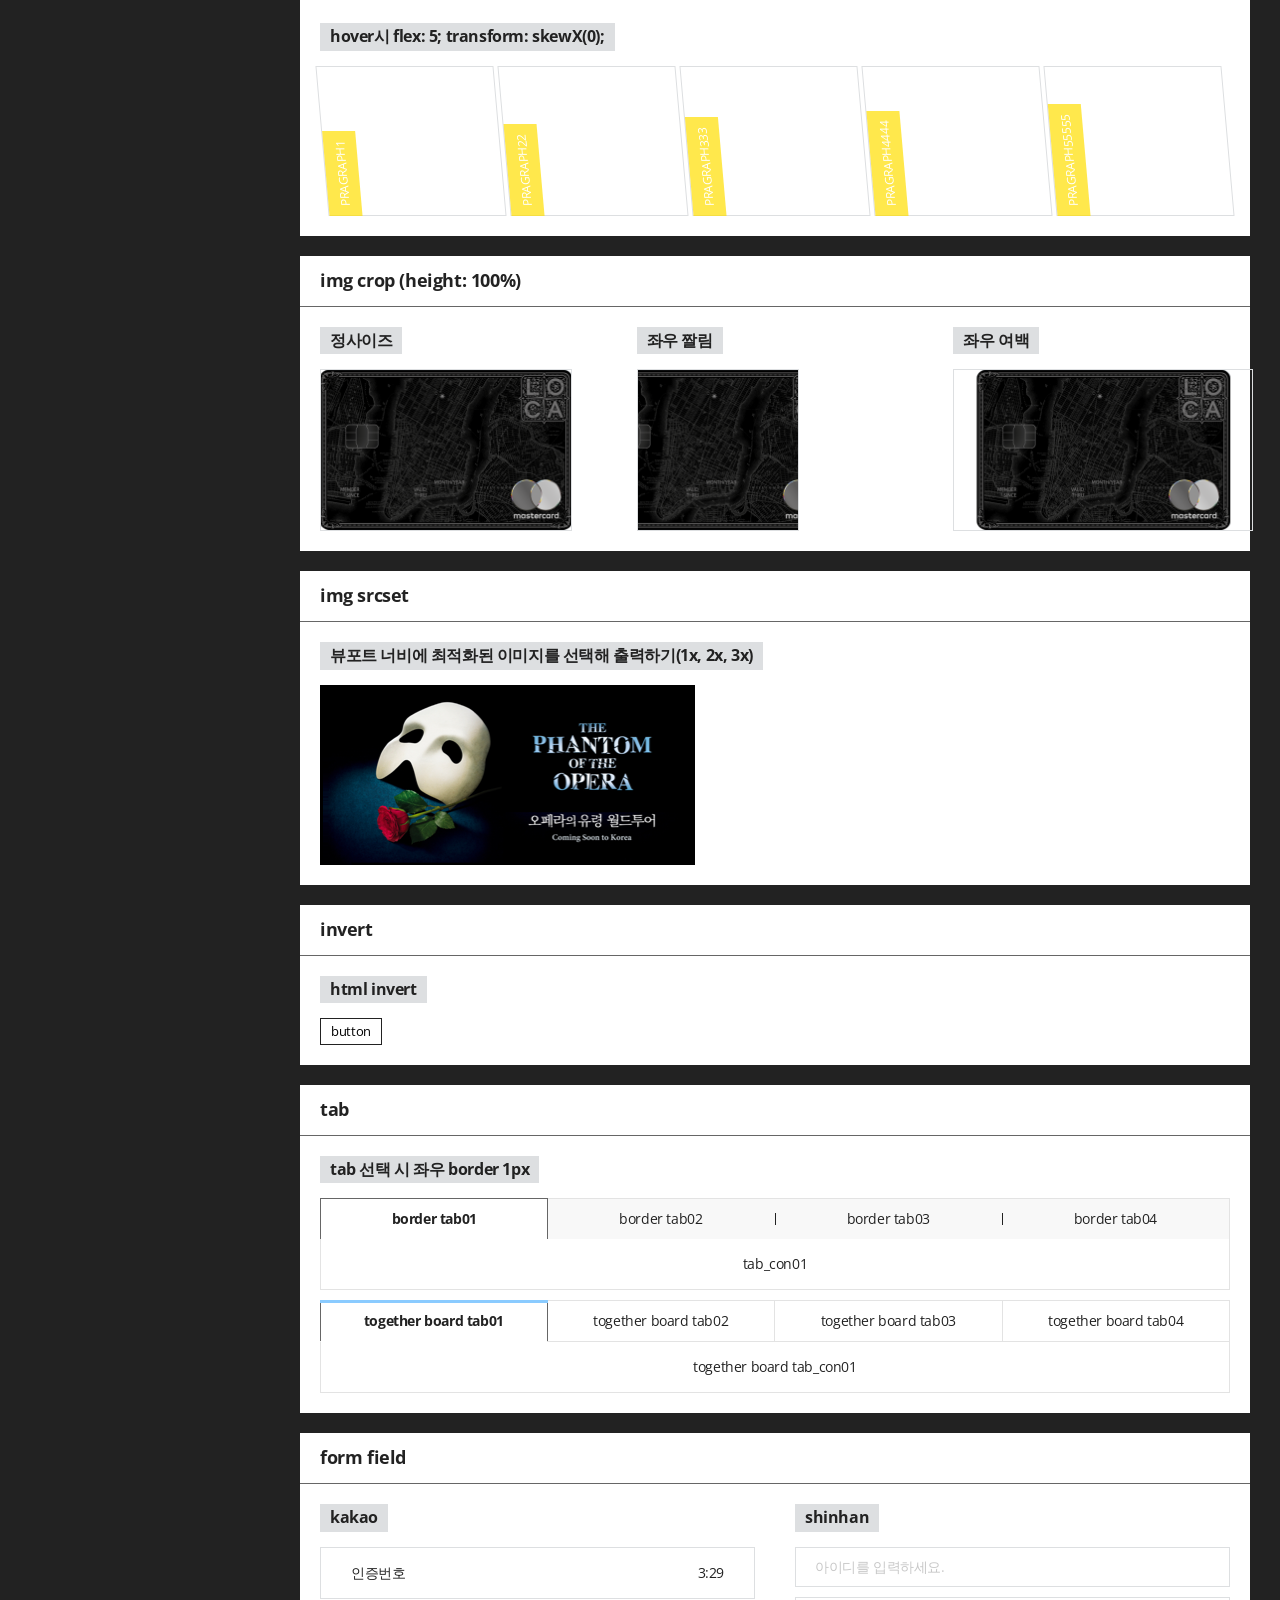
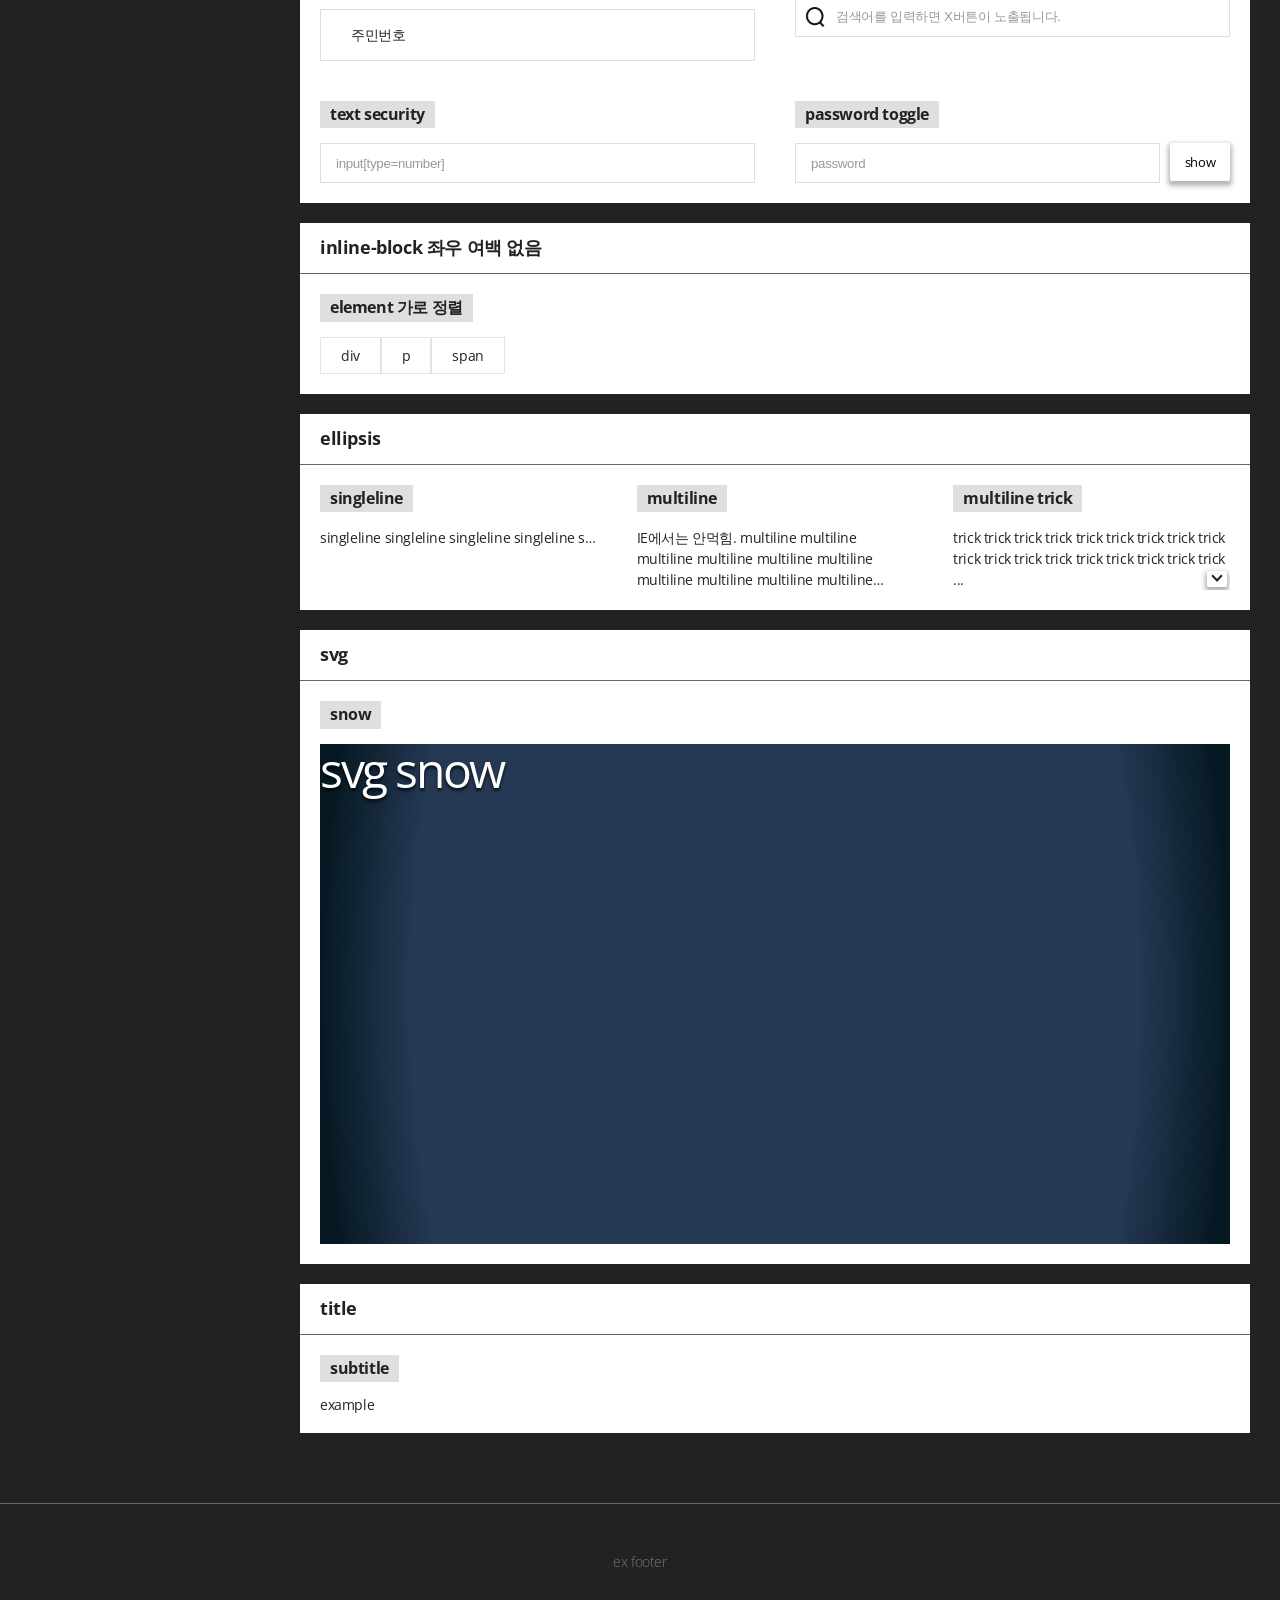
==== commit 27821ef9: "Update css.html draw_n c추가" ====
--- a/html/css.html
+++ b/html/css.html
@@ -161,11 +161,17 @@
                     </div>
                 </div>
                 <div class="ex_inner floating2">
-                    <h4><span>circle</span></h4>
-                    <div class="draw_box">
-                        <span></span>
-                        <em>얍!</em>
-                    </div>
+                    <h4><span>N</span></h4>
+                    <div class="draw_n">
+                        <div class="symbol line_left"><div class="inner"></div></div>
+                        <div class="symbol line_right"><div class="inner"></div></div>
+                        <div class="symbol line_middle"><div class="inner"></div></div>
+                    </div>
+					<script>
+						setTimeout(function(){
+							$(".draw_n").addClass("atv");
+						}, 1000);
+					</script>
                 </div>
             </section>
             
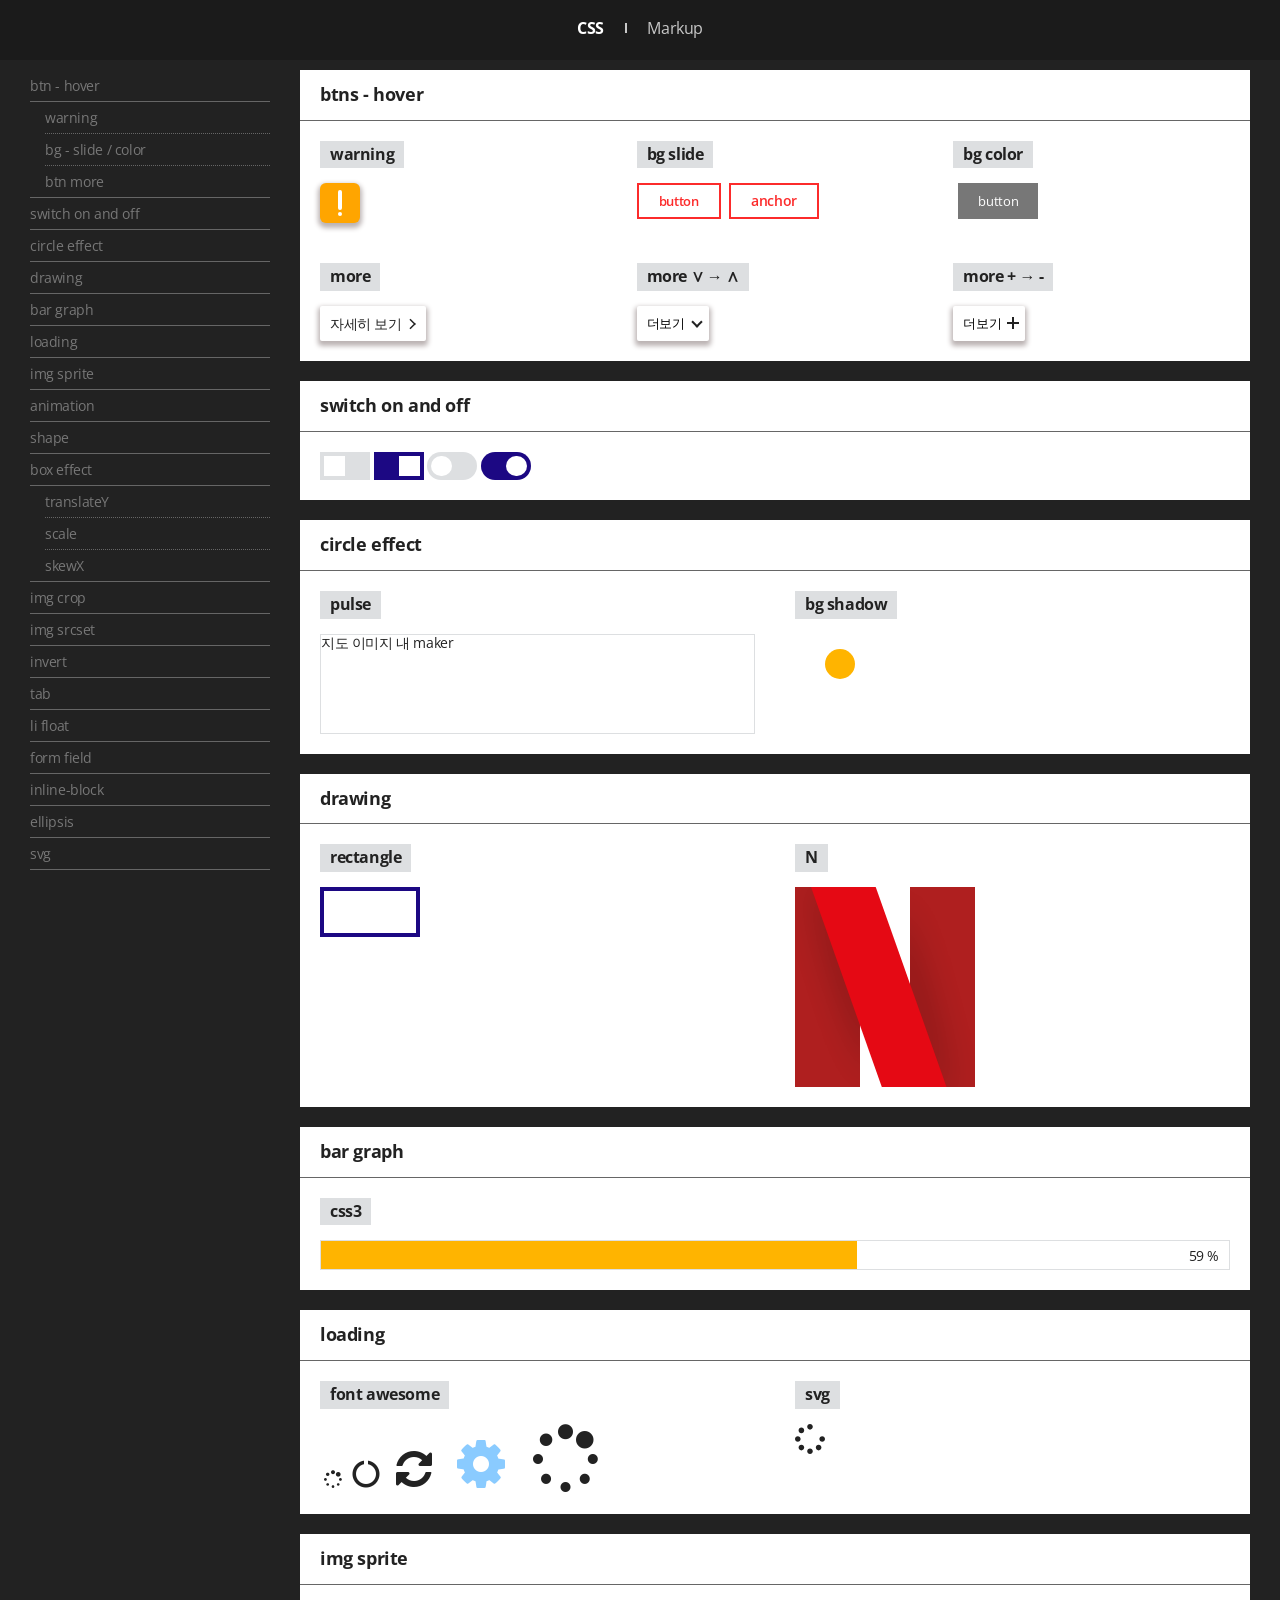
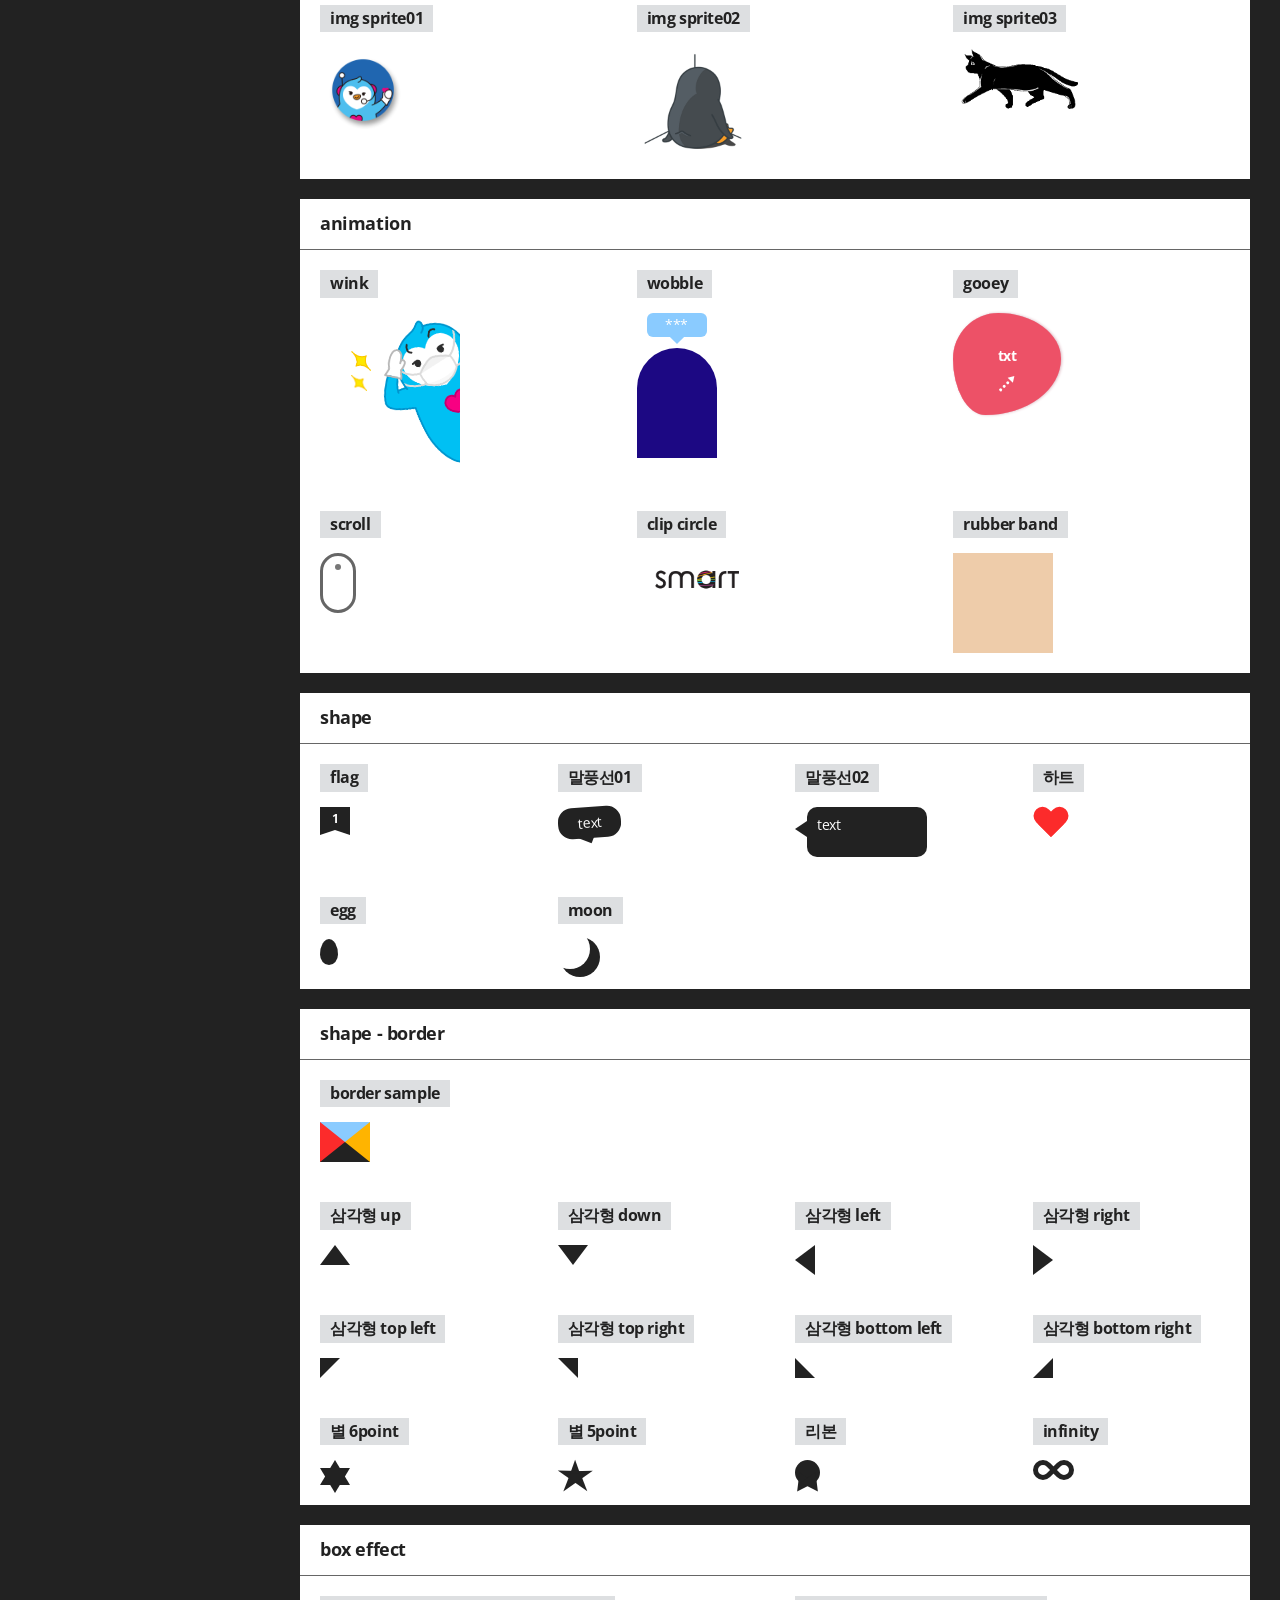
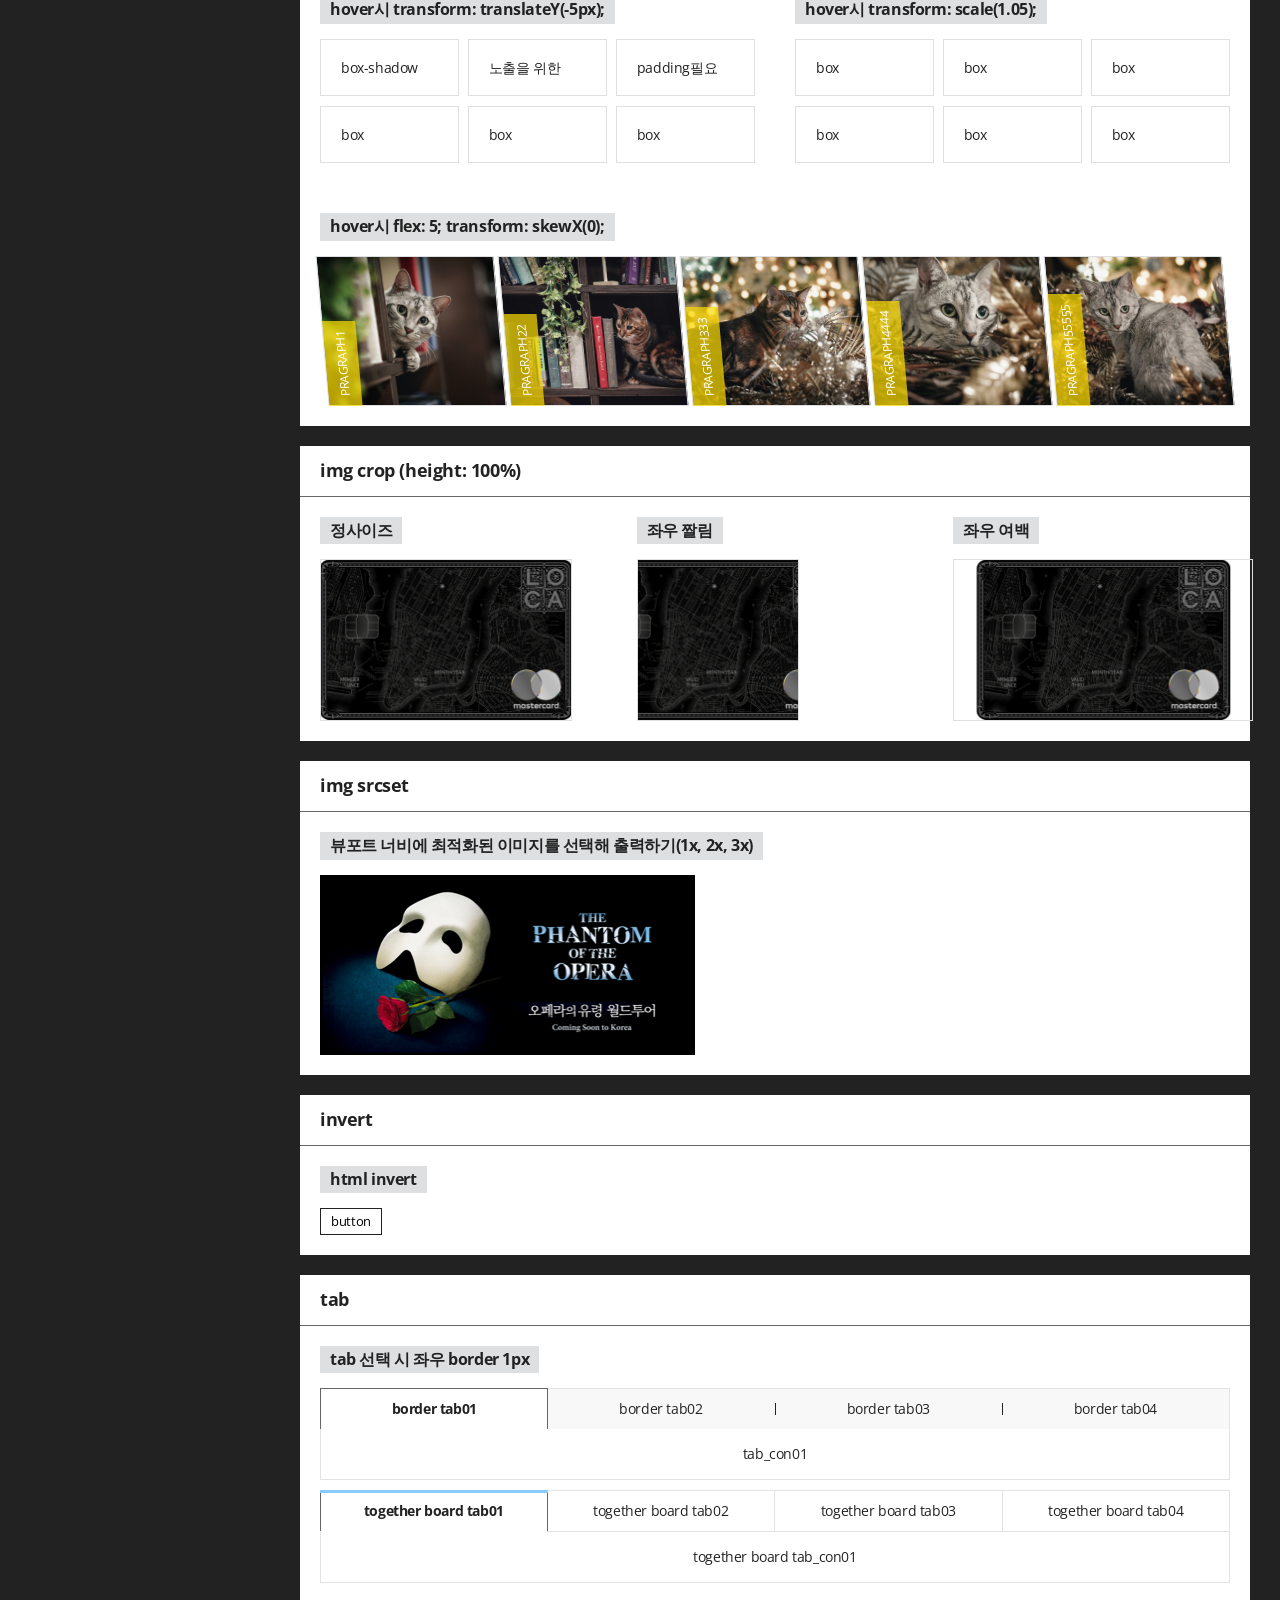
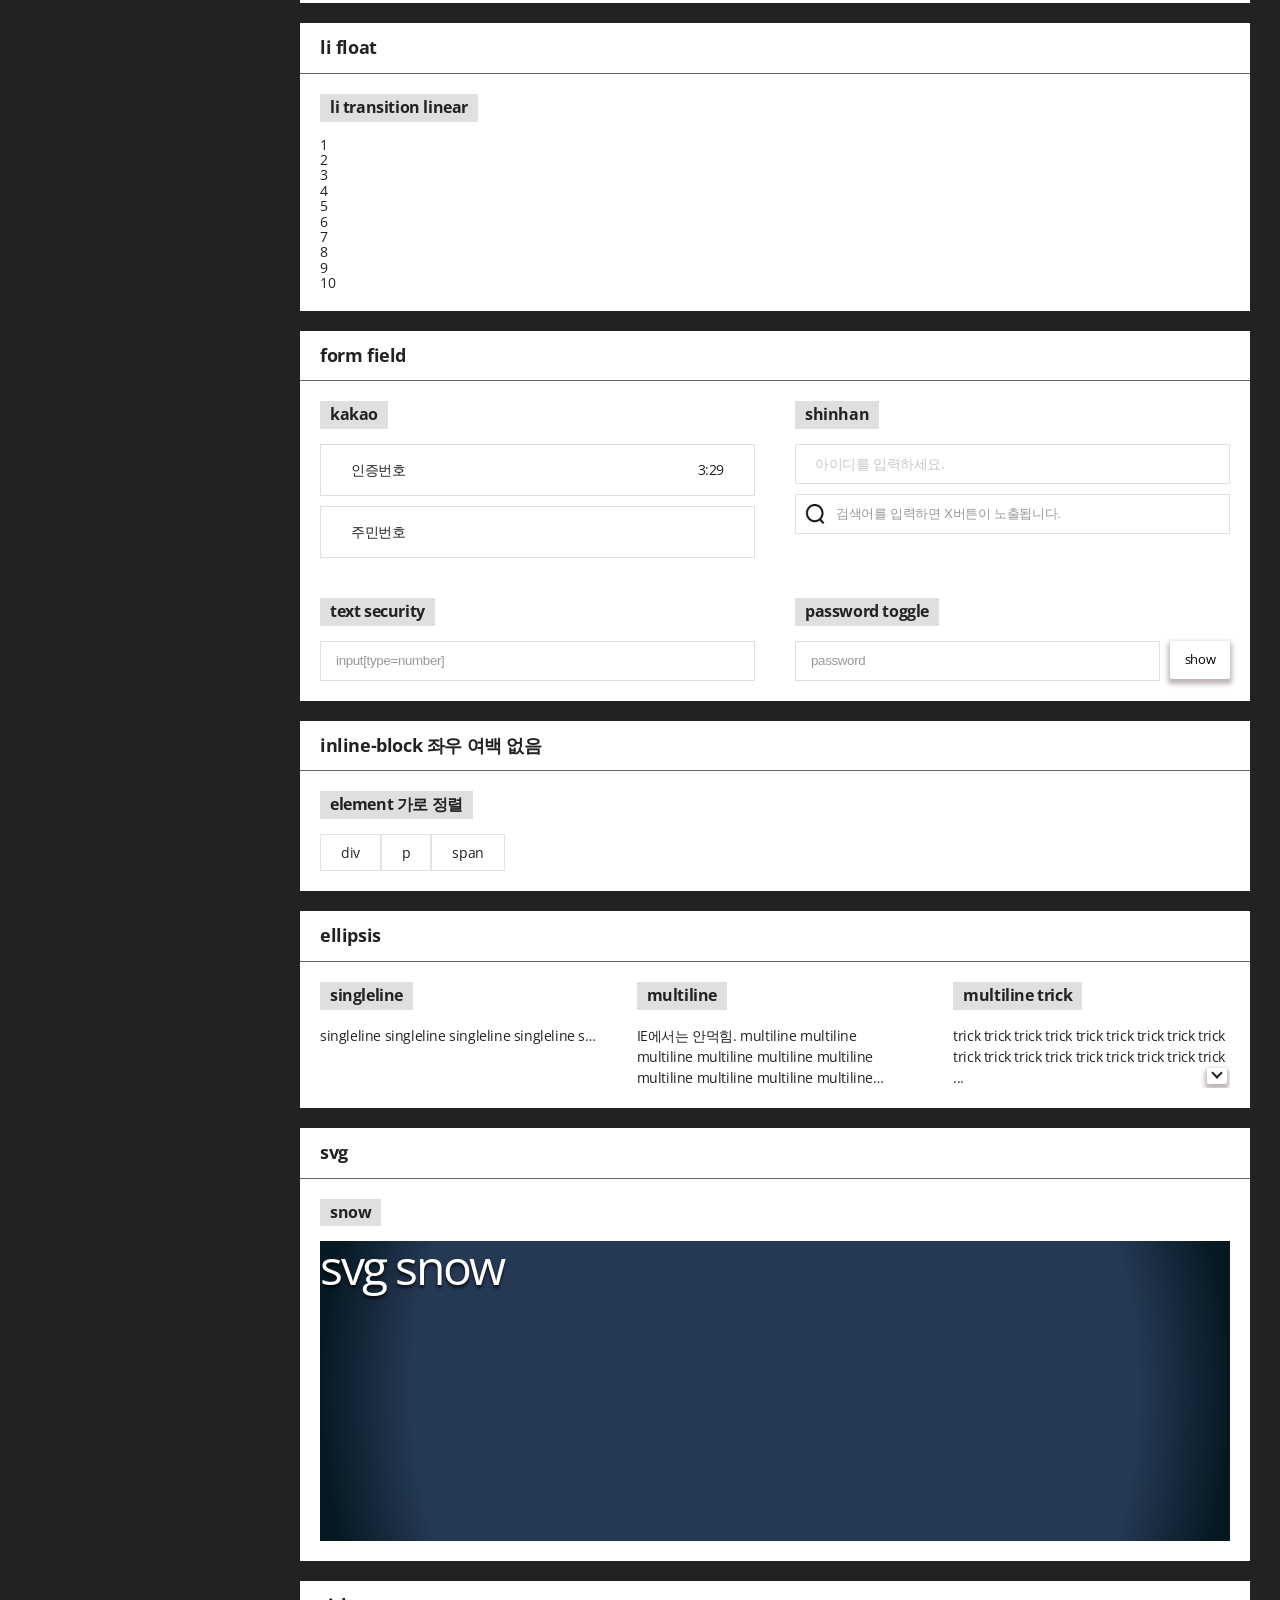
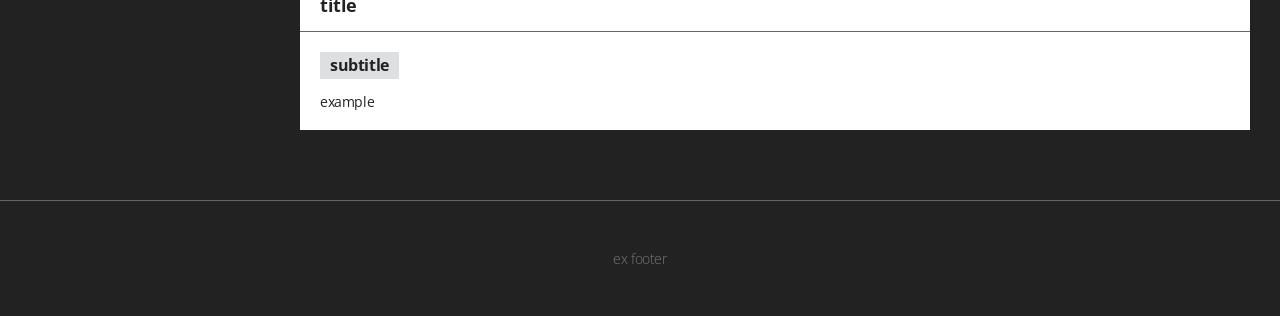
==== commit d93dd336: "Update css.html li 적응형 모션 추가" ====
--- a/html/css.html
+++ b/html/css.html
@@ -52,6 +52,7 @@
                 <li><a href="#img_srcset">img srcset</a></li>
                 <li><a href="#invert">invert</a></li>
                 <li><a href="#tab">tab</a></li>
+		<li><a href="#li_float">li float</a></li>
                 <li><a href="#form_field">form field</a></li>
                 <li><a href="#inline_margin0">inline-block</a></li>
                 <li><a href="#ellipsis">ellipsis</a></li>
@@ -512,6 +513,25 @@
                     tab_box(".tabs01 > li > a", ".tab_con_wrap01 > .tab_con");
                     tab_box(".tabs02 > li > a", ".tab_con_wrap02 > .tab_con");
                 </script>
+            </section>
+			
+            <section id="li_float">
+                <h3>li float</h3>
+                <div class="ex_inner">
+                    <h4><span>li transition linear</span></h4>
+                    <ul class="linear_box">
+						<li>1</li>
+						<li>2</li>
+						<li>3</li>
+						<li>4</li>
+						<li>5</li>
+						<li>6</li>
+						<li>7</li>
+						<li>8</li>
+						<li>9</li>
+						<li>10</li>
+					</ul>
+                </div>
             </section>
 
             <section id="form_field">
--- a/scss/style.css
+++ b/scss/style.css
@@ -213,6 +213,19 @@
   50% { opacity: 70%; }
   75% { opacity: 100%; }
   100% { opacity: 30%; } }
+.draw_n { position: relative; width: 180px; height: 200px; }
+.draw_n .symbol { overflow: hidden; position: absolute; display: block; content: ""; width: 100%; height: 0; }
+.draw_n .symbol > .inner { overflow: hidden; width: 36%; height: 100%; min-height: 100%; background: #af1f1f; }
+.draw_n .symbol.line_left .inner { position: absolute; left: 0; bottom: 0; display: block; content: ""; }
+.draw_n .symbol.line_left .inner::before { position: absolute; top: -6%; right: 6%; display: block; content: ""; width: 28%; height: 100%; background: #000; border-radius: 50%; transform: rotate(-18deg); filter: blur(17px); opacity: 0.3; }
+.draw_n .symbol.line_right .inner { position: absolute; right: 0; bottom: 0; display: block; content: ""; }
+.draw_n .symbol.line_right .inner::before { position: absolute; left: -1%; top: 10%; display: block; content: ""; width: 28%; height: 100%; background: #000; border-radius: 50%; transform: rotate(-15deg); filter: blur(17px); opacity: 0.3; }
+.draw_n .symbol.line_middle .inner { position: absolute; left: 9%; display: block; content: ""; width: 34%; transform: rotate(-19.5deg) scaleY(1.3); transform-origin: top left; background: #e50914; }
+.draw_n.atv .symbol { height: 100%; }
+.draw_n.atv .symbol.line_left { position: absolute; bottom: 0; display: block; content: ""; transition: height 0.23s cubic-bezier(0.55, 0.055, 0.675, 0.19); }
+.draw_n.atv .symbol.line_right { position: absolute; bottom: 0; display: block; content: ""; transition: height 0.75s cubic-bezier(0.19, 1, 0.22, 1) 0.46s; }
+.draw_n.atv .symbol.line_middle { position: absolute; top: 0; display: block; content: ""; transition: height .3s linear .23s; }
+
 .bar_graph { position: relative; height: 30px; border: 1px solid #dddfe1; }
 .bar_graph .fill { position: absolute; left: 0; top: 0; display: block; content: ""; width: 0; height: 100%; background-color: #ffb400; transition: width 1s .5s; }
 .bar_graph .txt { position: absolute; top: 0; right: 10px; display: block; content: ""; line-height: 30px; }
@@ -292,6 +305,14 @@
 .clip_box img { max-width: 120px; animation: 2s alternate clip_circle; }
 @keyframes clip_circle { 0% { clip-path: circle(0 at 40px 0); }
   100% { clip-path: circle(180px at 40px 0); } }
+.rubber_box { width: 100px; height: 100px; background: #eca; animation: rubberbox 2s infinite; }
+@keyframes rubberbox { from { transform: scale3d(1, 1, 1); }
+  30% { transform: scale3d(1.25, 0.75, 1); }
+  40% { transform: scale3d(0.75, 1.25, 1); }
+  50% { transform: scale3d(1.15, 0.85, 1); }
+  65% { transform: scale3d(0.95, 1.05, 1); }
+  75% { transform: scale3d(1.15, 0.95, 1); }
+  to { transform: scale3d(1, 1, 1); } }
 .box_type::after { display: block; clear: both; content: ""; }
 .box_type .box { float: left; margin: 0 0 10px 2%; width: 32%; border: 1px solid #dddfe1; }
 .box_type .box:nth-child(3n+1) { margin-left: 0; clear: both; }
@@ -304,11 +325,11 @@
 .box_type02 .box:hover { transform: scale(1.05); }
 
 .box_type03 { display: flex; height: 150px; }
-.box_type03 .box { position: relative; flex: 1; margin: 0 2px; height: 100%; border: 1px solid #dddfe1; background: url(../img/thumb01.png) no-repeat 50% 0; background-size: cover; transform: skewX(5deg); transition: all .3s; }
-.box_type03 .box.box02 { background-image: url(../img/thumb02.png); }
-.box_type03 .box.box03 { background-image: url(../img/thumb03.png); }
-.box_type03 .box.box04 { background-image: url(../img/thumb04.png); }
-.box_type03 .box.box05 { background-image: url(../img/thumb05.png); }
+.box_type03 .box { position: relative; flex: 1; margin: 0 2px; height: 100%; border: 1px solid #dddfe1; background: url(../img/thumb01.jpg) no-repeat 50% 0; background-size: cover; transform: skewX(5deg); transition: all .3s; }
+.box_type03 .box.box02 { background-image: url(../img/thumb02.jpg); }
+.box_type03 .box.box03 { background-image: url(../img/thumb03.jpg); }
+.box_type03 .box.box04 { background-image: url(../img/thumb04.jpg); }
+.box_type03 .box.box05 { background-image: url(../img/thumb05.jpg); }
 .box_type03 .box > p { position: absolute; left: 0; bottom: 0; padding: 10px; background: rgba(255, 223, 0, 0.7); color: #222; transform: rotate(-90deg); transform-origin: 17px 17px; transition: all .3s; font-size: 0.75rem; text-transform: uppercase; white-space: nowrap; color: #fff; }
 .box_type03 .box:hover { flex: 5; }
 .box_type03 .box:hover > p { transform: rotate(0); font-weight: 700; }
@@ -393,7 +414,7 @@
 .ellipsis_box.trick.atv { height: auto; }
 .ellipsis_box.trick.atv .txt_ellipsis { display: none; }
 
-.snow_box { position: relative; overflow: hidden; height: 500px; background: radial-gradient(50% 176%, #253854 80%, #061922 100%); }
+.snow_box { position: relative; overflow: hidden; height: 300px; background: radial-gradient(50% 176%, #253854 80%, #061922 100%); }
 .snow_box .snow { position: absolute; left: 50%; top: 0; width: 100%; height: 100%; min-width: 100vw; min-height: 100vh; transform: translateX(-50%); }
 .snow_box .snow svg { position: absolute; left: 0; top: 0; width: 100%; height: 100%; }
 .snow_box #snow_top_layer, .snow_box #snow_bottom_layer { will-change: transform; transform: translateY(-768px); animation: fall 22.5s infinite linear; }
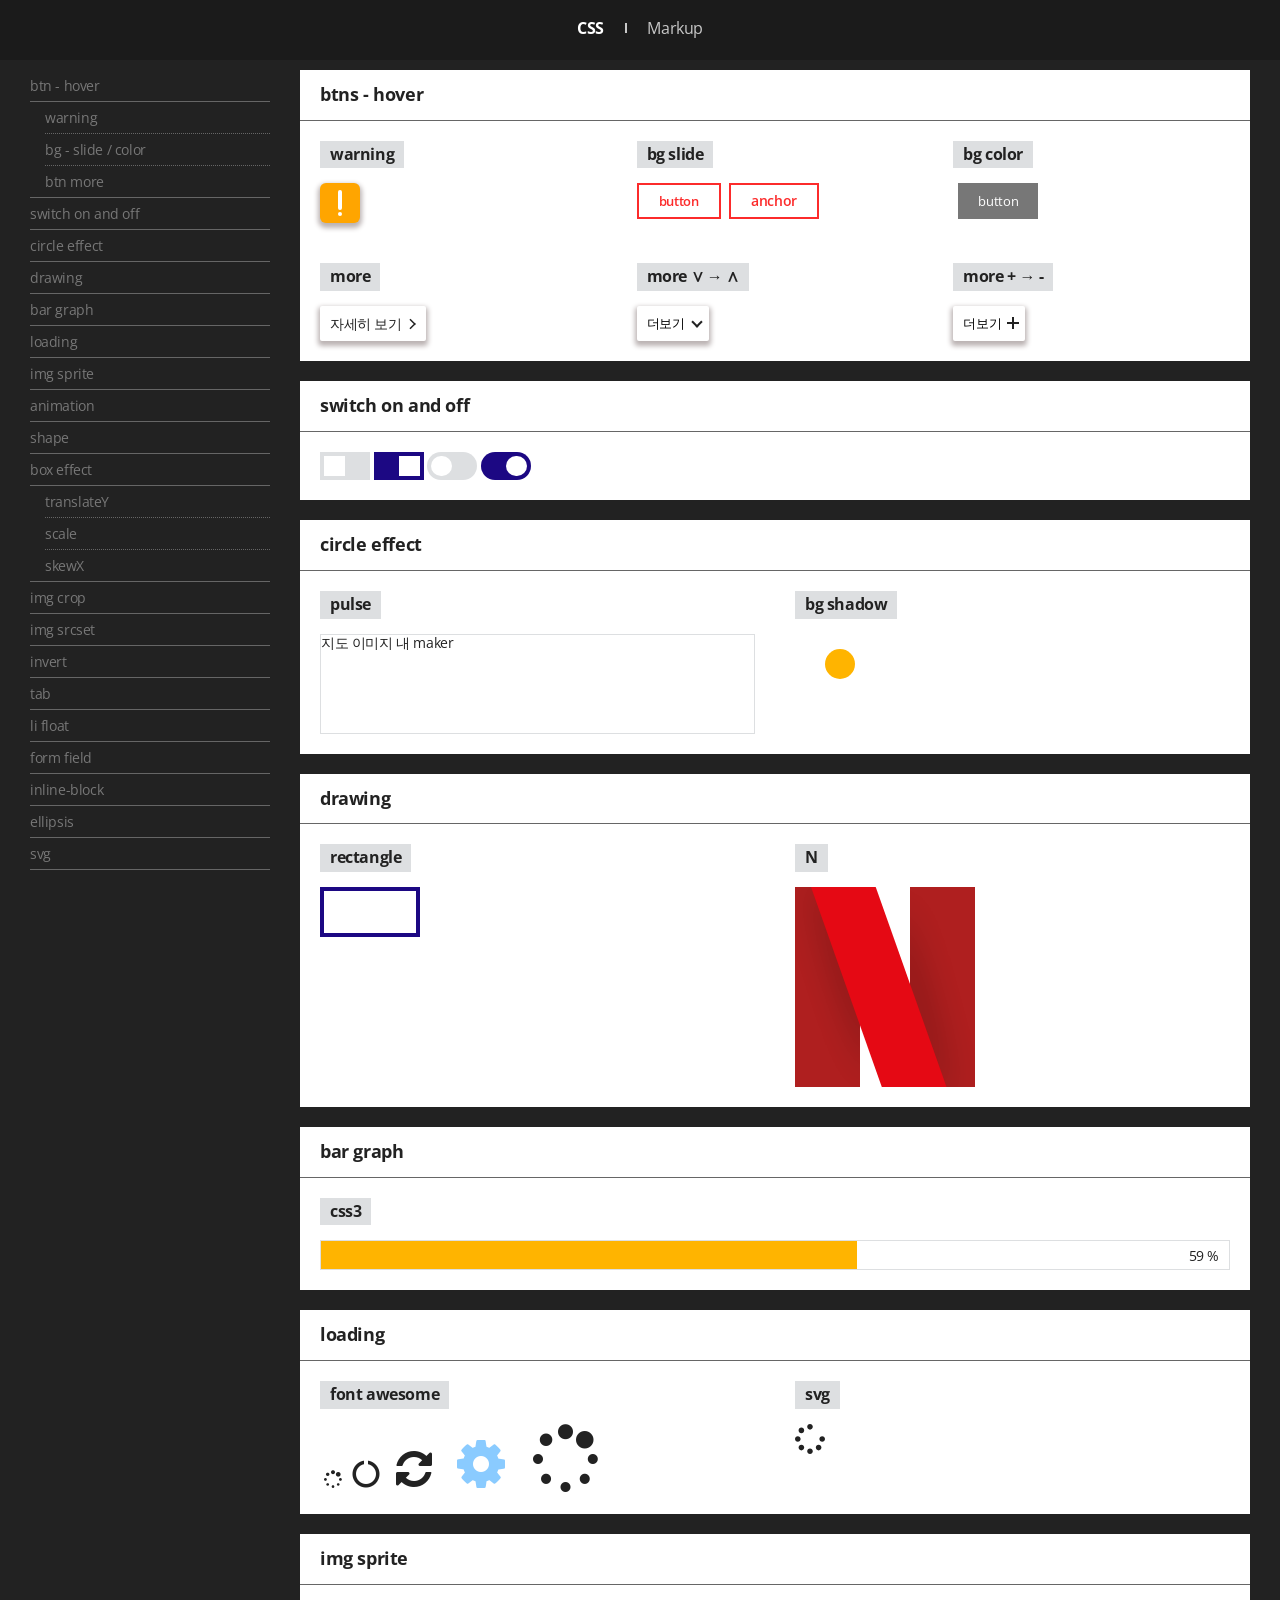
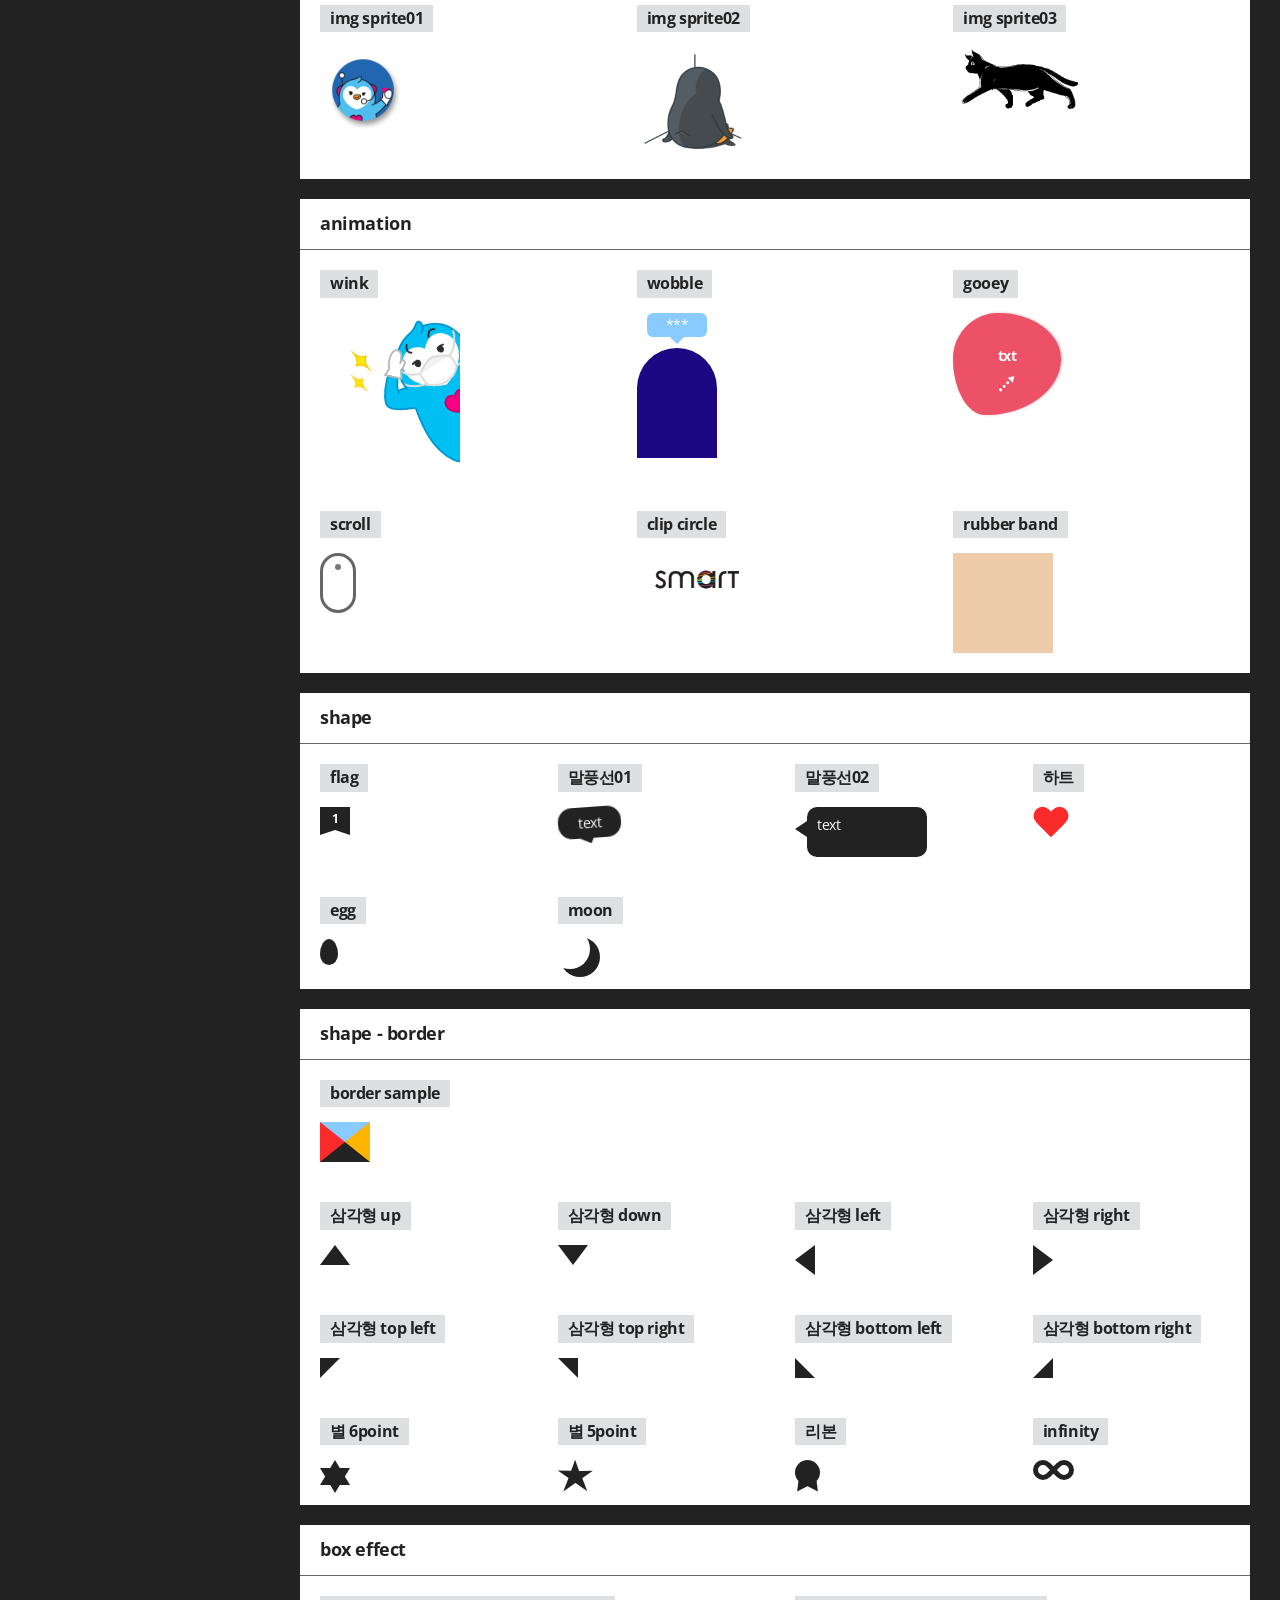
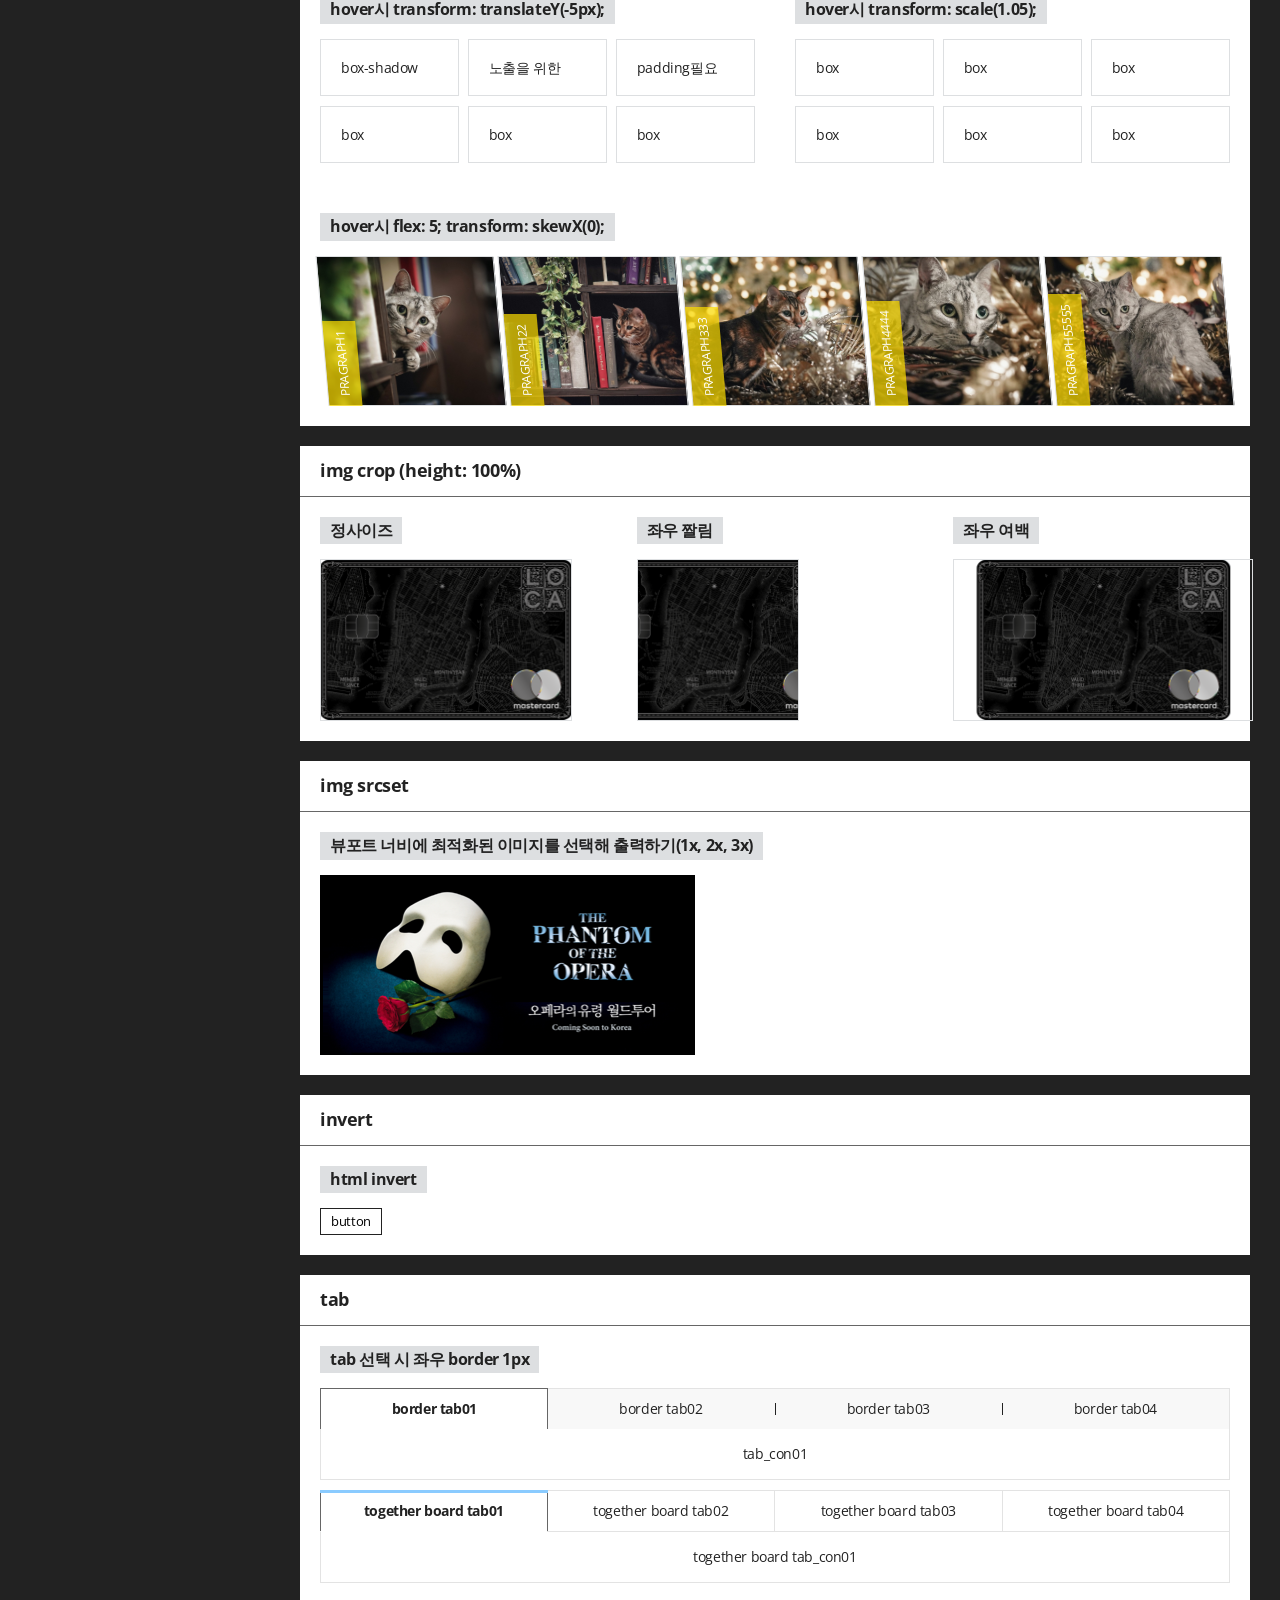
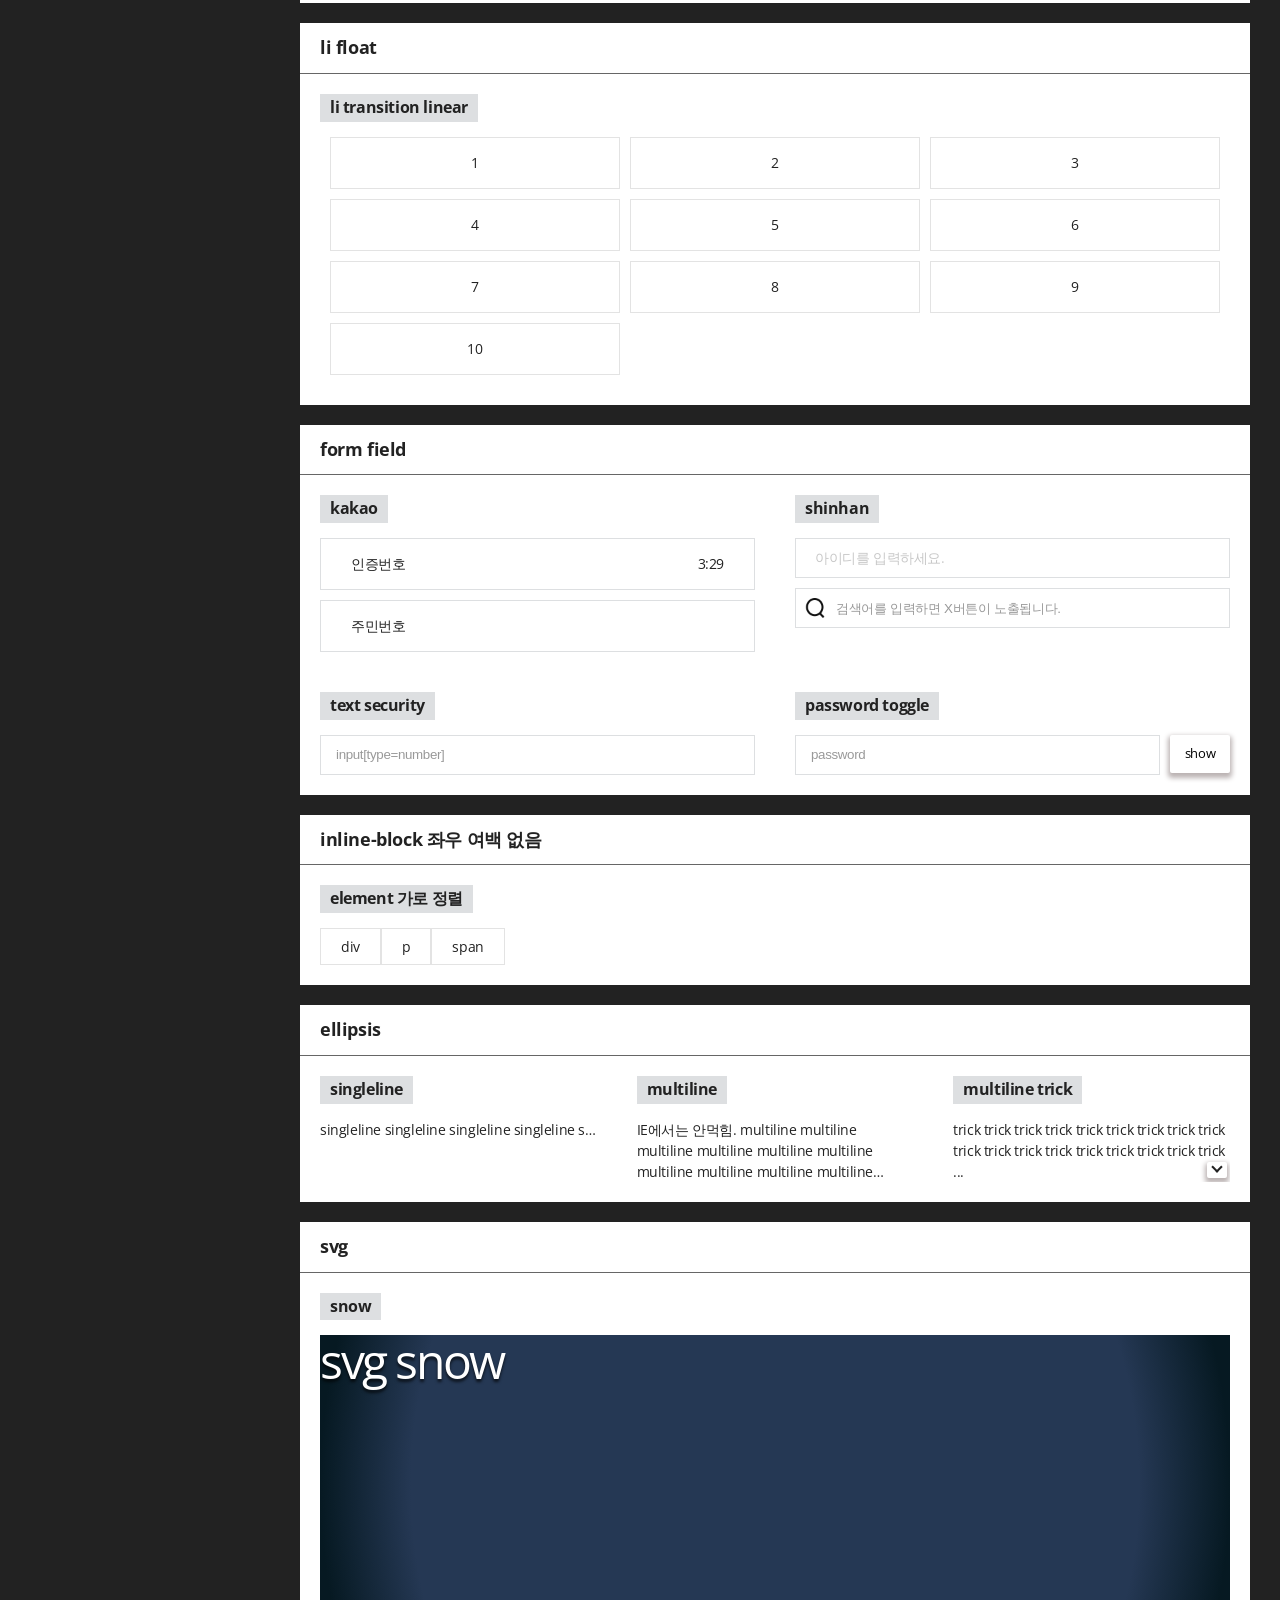
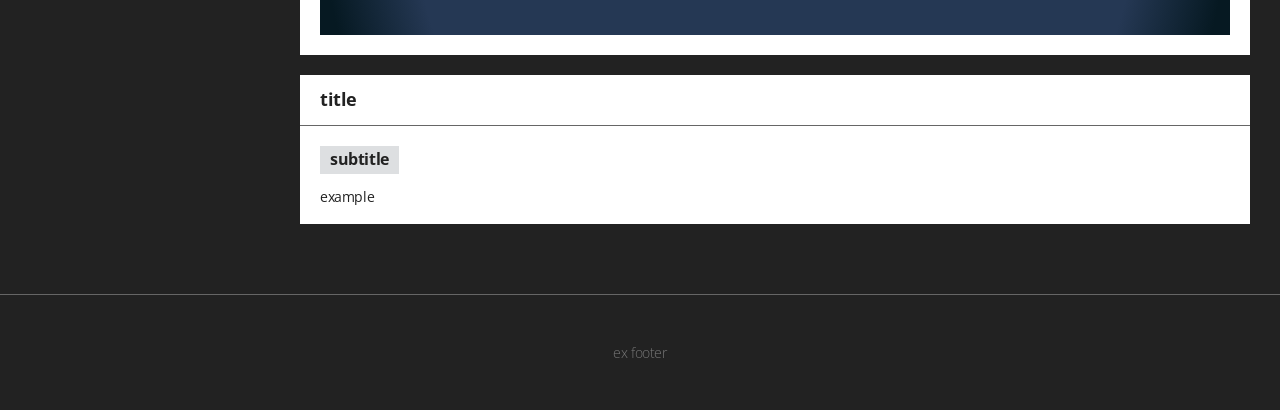
==== commit 2b0bb8f6: "Update css.html" ====
--- a/html/css.html
+++ b/html/css.html
@@ -454,7 +454,7 @@
                 <div class="ex_inner">
                     <h4><span>뷰포트 너비에 최적화된 이미지를 선택해 출력하기(1x, 2x, 3x)</span></h4>
                     <div class="box">
-                        <img src="../img/musical_img.png" srcset="img/musical_img@2x.png 2x, img/musical_img@3x.png 3x" alt="">
+                        <img src="../img/musical_img.png" srcset="../img/musical_img@2x.png 2x, ../img/musical_img@3x.png 3x" alt="">
                     </div>
                 </div>
             </section>
--- a/scss/style.css
+++ b/scss/style.css
@@ -466,4 +466,10 @@
 
 .moon { margin: -10px 0 0 -8px; width: 40px; height: 40px; border-radius: 50%; background: #fff; box-shadow: 10px 8px 0 0 #222; }
 
+.linear_box::after { display: block; clear: both; content: ""; }
+.linear_box li { float: left; margin: 0 0 10px 10px; width: calc((100% - 40px) / 4); border: 1px solid #e3e3e3; transition: all .3s ease; line-height: 50px; text-align: center; }
+
+@media screen and (max-width: 1400px) { .linear_box li { width: calc((100% - 40px) / 3); } }
+@media screen and (max-width: 1200px) { .linear_box li { width: calc((100% - 40px) / 2); } }
+
 /*# sourceMappingURL=style.css.map */
